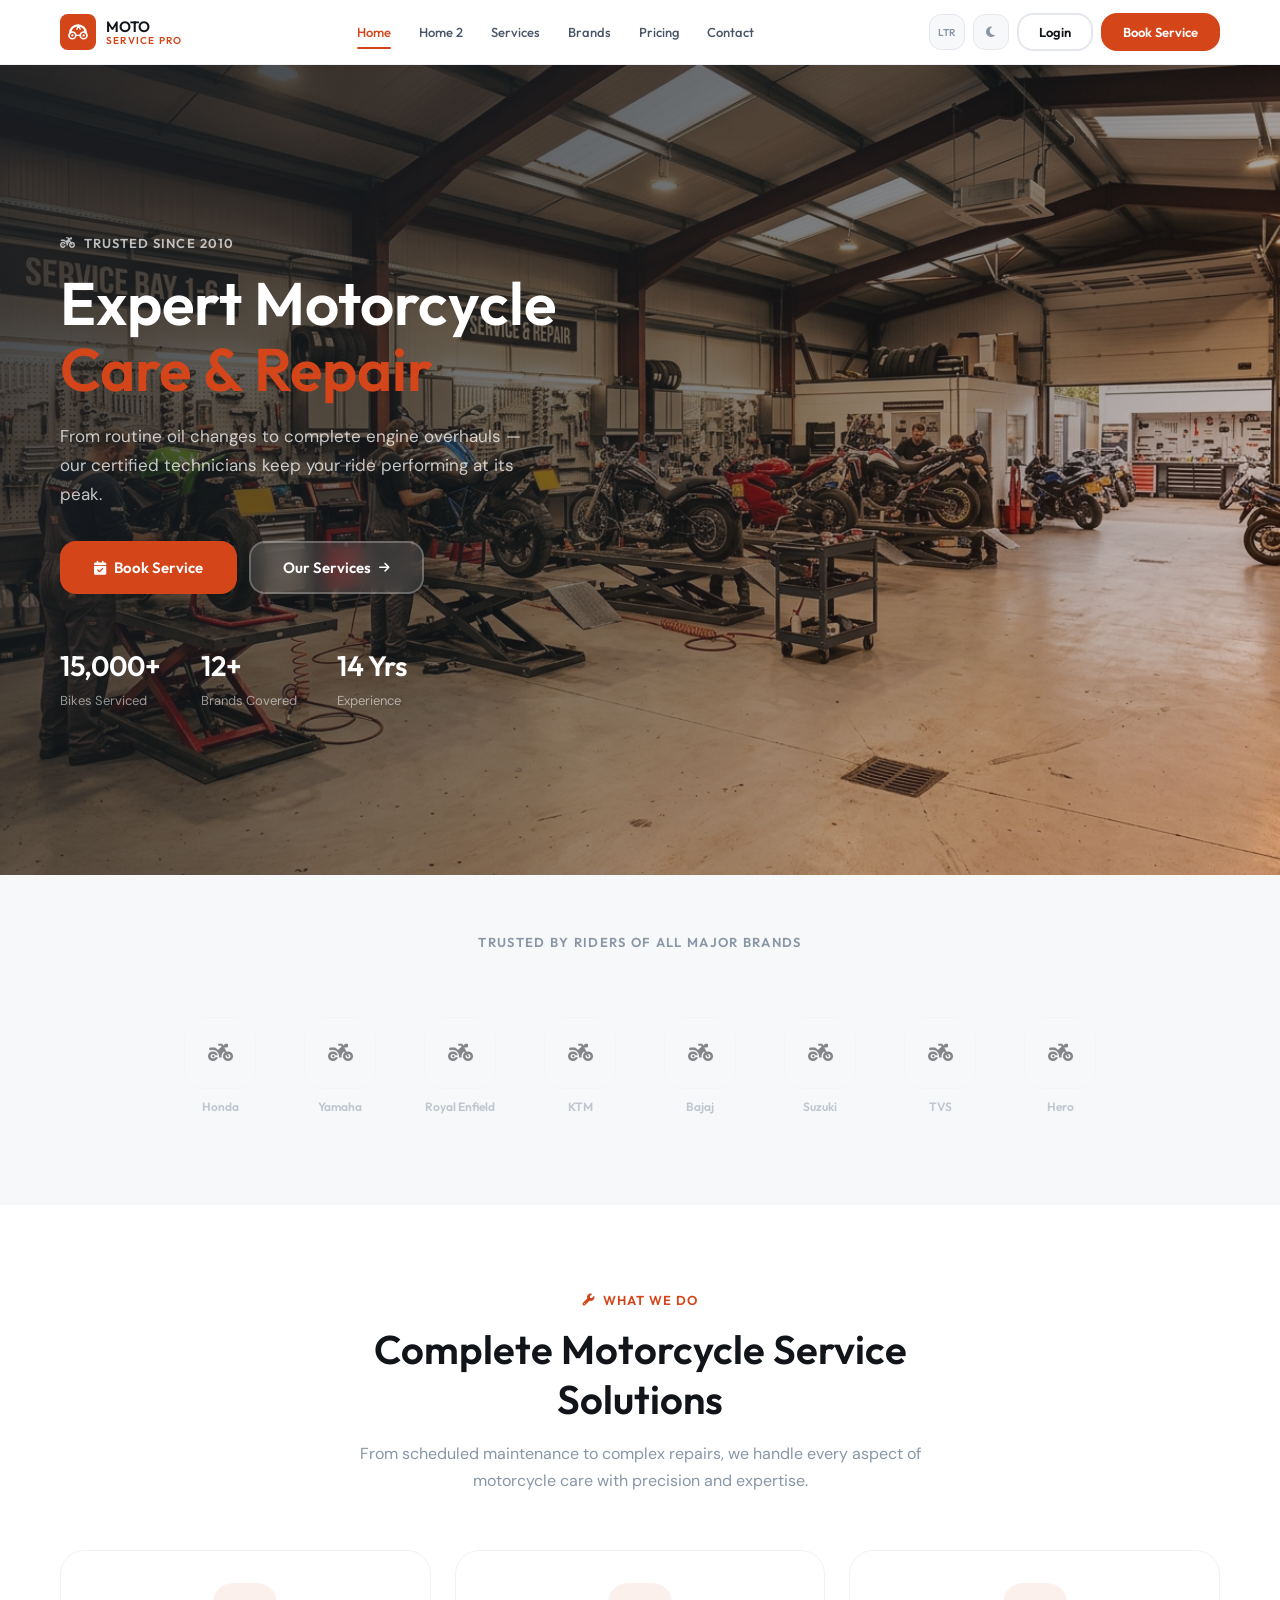
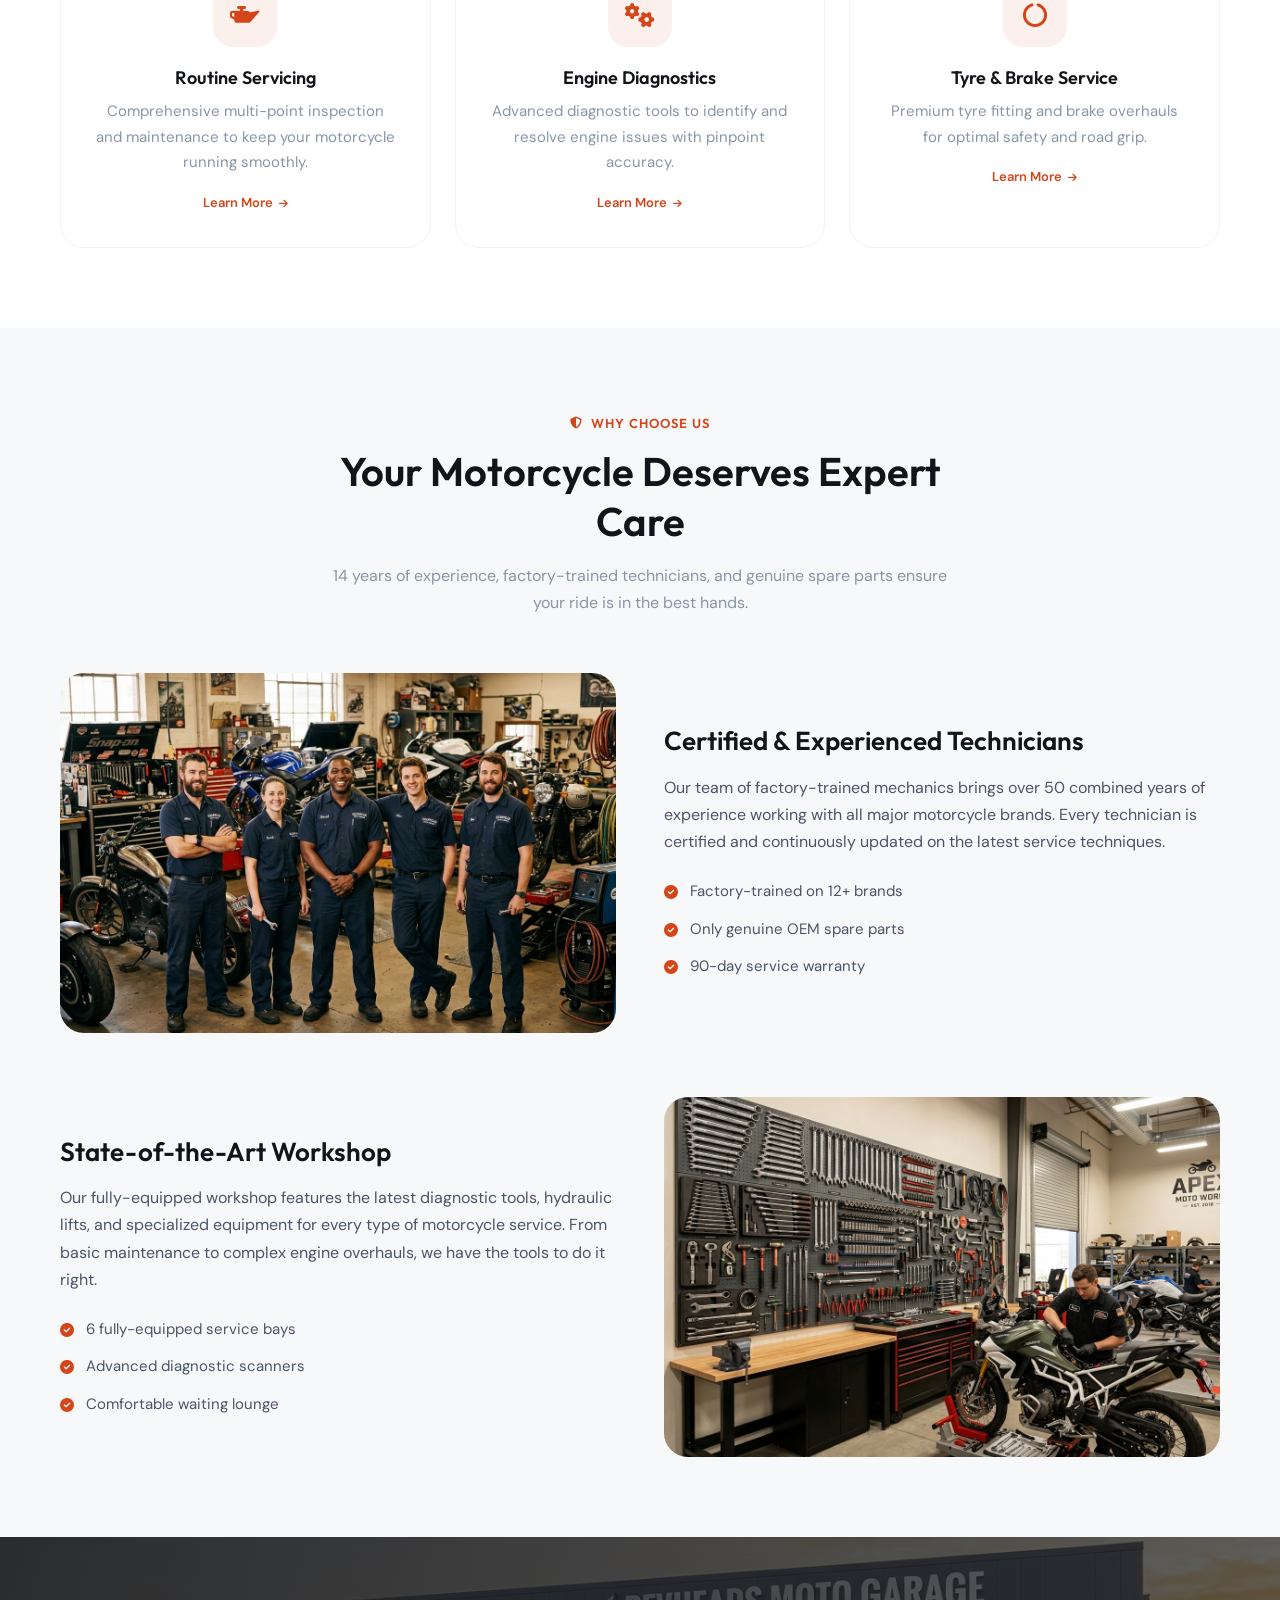
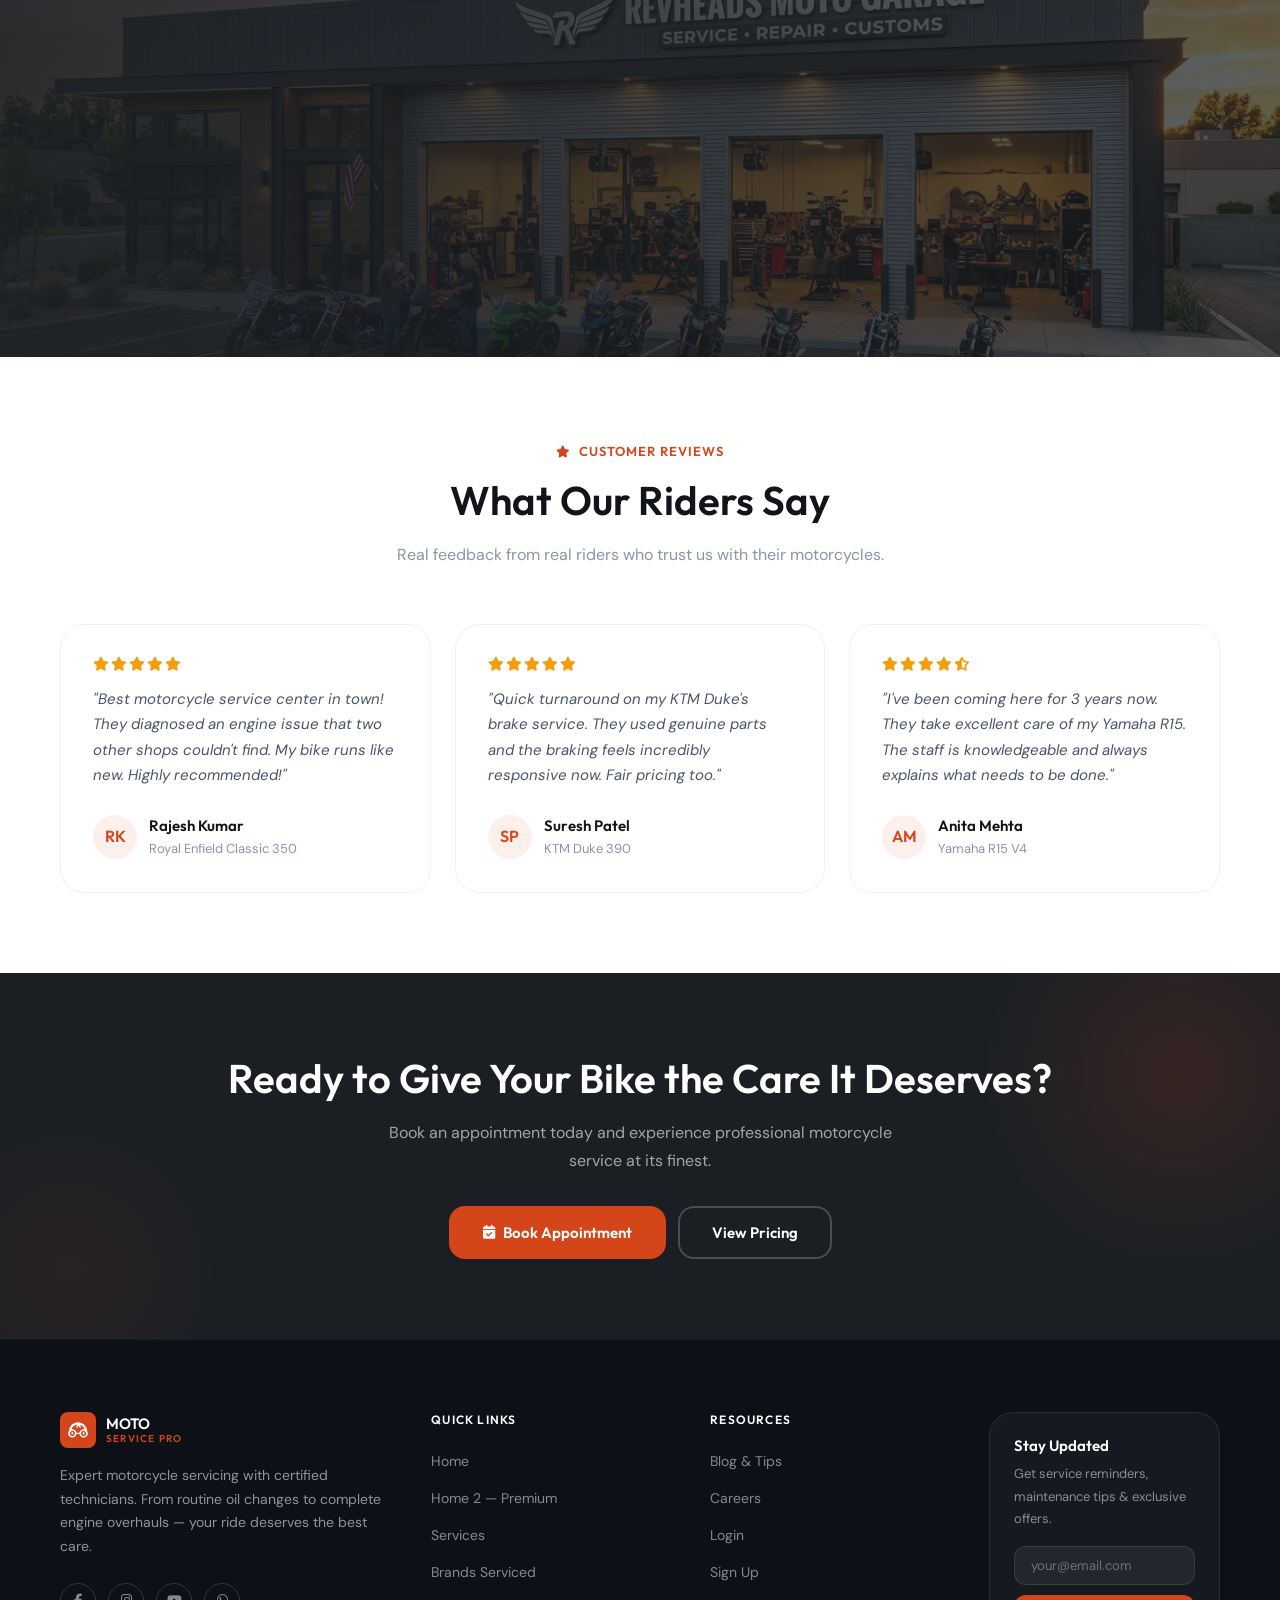
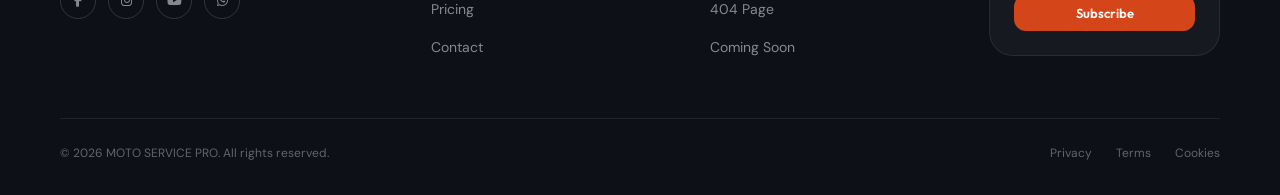
==== index.html @ 94762bc9 "fix" ====
<!DOCTYPE html>
<html lang="en" id="root-html">
<head>
    <meta charset="UTF-8">
    <meta name="viewport" content="width=device-width, initial-scale=1.0">
    <meta name="description" content="Expert motorcycle service and repair shop. Routine servicing, oil changes, tyre replacement, brake servicing, engine diagnostics and more for all major brands.">
    <title>Home | Moto Service Pro — Motorcycle Service & Repair Shop</title>
    <link rel="icon" type="image/svg+xml" href="favicon.svg">
    <link rel="stylesheet" href="https://cdnjs.cloudflare.com/ajax/libs/font-awesome/6.5.1/css/all.min.css">
    <link rel="stylesheet" href="style.css">
</head>
<body>

<!-- Navbar -->
<div id="main-nav"></div>

<!-- ═══════════ HERO ═══════════ -->
<section class="hero" id="hero-section">
    <div class="hero-bg">
        <img src="assets/images/hero-workshop.jpg" alt="Motorcycle workshop interior with mechanics servicing bikes">
    </div>
    <div class="hero-overlay"></div>
    <div class="hero-content container" style="padding:2rem 1.25rem;">
        <div style="max-width:640px;">
            <div class="section-label" style="color:rgba(255,255,255,0.7);margin-bottom:1rem;">
                <i class="fas fa-motorcycle"></i> Trusted Since 2010
            </div>
            <h1 style="color:#fff;font-size:clamp(2.25rem,6vw,3.75rem);margin-bottom:1.25rem;line-height:1.1;">
                Expert Motorcycle<br><span style="color:#D4451A;">Care & Repair</span>
            </h1>
            <p style="color:rgba(255,255,255,0.75);font-size:1.0625rem;max-width:480px;margin-bottom:2rem;line-height:1.7;">
                From routine oil changes to complete engine overhauls — our certified technicians keep your ride performing at its peak.
            </p>
            <div style="display:flex;gap:0.75rem;flex-wrap:wrap;">
                <a href="contact.html#booking-form" class="btn btn-primary btn-lg">
                    <i class="fas fa-calendar-check"></i> Book Service
                </a>
                <a href="services.html" class="btn btn-lg" style="background:rgba(255,255,255,0.12);color:#fff;border-color:rgba(255,255,255,0.25);backdrop-filter:blur(8px);">
                    Our Services <i class="fas fa-arrow-right" style="font-size:0.75rem;"></i>
                </a>
            </div>
            <!-- Mini stats -->
            <div style="display:flex;gap:2.5rem;margin-top:3rem;flex-wrap:wrap;">
                <div>
                    <div style="font-family:var(--font-heading);font-weight:600;font-size:1.75rem;color:#fff;" data-count="15000" data-suffix="+">0</div>
                    <div style="font-size:0.8125rem;color:rgba(255,255,255,0.55);">Bikes Serviced</div>
                </div>
                <div>
                    <div style="font-family:var(--font-heading);font-weight:600;font-size:1.75rem;color:#fff;" data-count="12" data-suffix="+">0</div>
                    <div style="font-size:0.8125rem;color:rgba(255,255,255,0.55);">Brands Covered</div>
                </div>
                <div>
                    <div style="font-family:var(--font-heading);font-weight:600;font-size:1.75rem;color:#fff;" data-count="14" data-suffix=" Yrs">0</div>
                    <div style="font-size:0.8125rem;color:rgba(255,255,255,0.55);">Experience</div>
                </div>
            </div>
        </div>
    </div>
</section>

<!-- ═══════════ TRUSTED BRANDS STRIP ═══════════ -->
<section class="section-sm bg-surface" id="brands-strip">
    <div class="container">
        <div class="text-center" style="margin-bottom:2rem;">
            <p style="font-family:var(--font-heading);font-weight:600;font-size:0.8125rem;text-transform:uppercase;letter-spacing:0.1em;color:var(--text-muted);">Trusted By Riders of All Major Brands</p>
        </div>
        <div class="brand-strip">
            <div class="brand-item">
                <div class="brand-icon"><i class="fas fa-motorcycle" style="font-size:1.25rem;"></i></div>
                <span class="brand-name">Honda</span>
            </div>
            <div class="brand-item">
                <div class="brand-icon"><i class="fas fa-motorcycle" style="font-size:1.25rem;"></i></div>
                <span class="brand-name">Yamaha</span>
            </div>
            <div class="brand-item">
                <div class="brand-icon"><i class="fas fa-motorcycle" style="font-size:1.25rem;"></i></div>
                <span class="brand-name">Royal Enfield</span>
            </div>
            <div class="brand-item">
                <div class="brand-icon"><i class="fas fa-motorcycle" style="font-size:1.25rem;"></i></div>
                <span class="brand-name">KTM</span>
            </div>
            <div class="brand-item">
                <div class="brand-icon"><i class="fas fa-motorcycle" style="font-size:1.25rem;"></i></div>
                <span class="brand-name">Bajaj</span>
            </div>
            <div class="brand-item">
                <div class="brand-icon"><i class="fas fa-motorcycle" style="font-size:1.25rem;"></i></div>
                <span class="brand-name">Suzuki</span>
            </div>
            <div class="brand-item">
                <div class="brand-icon"><i class="fas fa-motorcycle" style="font-size:1.25rem;"></i></div>
                <span class="brand-name">TVS</span>
            </div>
            <div class="brand-item">
                <div class="brand-icon"><i class="fas fa-motorcycle" style="font-size:1.25rem;"></i></div>
                <span class="brand-name">Hero</span>
            </div>
        </div>
    </div>
</section>

<!-- ═══════════ SERVICES OVERVIEW ═══════════ -->
<section class="section" id="services-overview">
    <div class="container">
        <div class="section-header animate-on-scroll">
            <div class="section-label"><i class="fas fa-wrench"></i> What We Do</div>
            <h2>Complete Motorcycle Service Solutions</h2>
            <p>From scheduled maintenance to complex repairs, we handle every aspect of motorcycle care with precision and expertise.</p>
        </div>

        <div class="grid grid-3" style="gap:1.5rem;">
            <!-- Service 1 -->
            <div class="card animate-on-scroll" style="text-align:center;">
                <div class="icon-box icon-box-lg" style="margin:0 auto 1.25rem;">
                    <i class="fas fa-oil-can"></i>
                </div>
                <h4 style="margin-bottom:0.625rem;">Routine Servicing</h4>
                <p style="font-size:0.9375rem;color:var(--text-muted);">Comprehensive multi-point inspection and maintenance to keep your motorcycle running smoothly.</p>
                <a href="services.html" class="link-primary" style="display:inline-flex;align-items:center;gap:0.375rem;margin-top:1rem;">
                    Learn More <i class="fas fa-arrow-right" style="font-size:0.625rem;"></i>
                </a>
            </div>
            <!-- Service 2 -->
            <div class="card animate-on-scroll" style="text-align:center;">
                <div class="icon-box icon-box-lg" style="margin:0 auto 1.25rem;">
                    <i class="fas fa-cogs"></i>
                </div>
                <h4 style="margin-bottom:0.625rem;">Engine Diagnostics</h4>
                <p style="font-size:0.9375rem;color:var(--text-muted);">Advanced diagnostic tools to identify and resolve engine issues with pinpoint accuracy.</p>
                <a href="services.html" class="link-primary" style="display:inline-flex;align-items:center;gap:0.375rem;margin-top:1rem;">
                    Learn More <i class="fas fa-arrow-right" style="font-size:0.625rem;"></i>
                </a>
            </div>
            <!-- Service 3 -->
            <div class="card animate-on-scroll" style="text-align:center;">
                <div class="icon-box icon-box-lg" style="margin:0 auto 1.25rem;">
                    <i class="fas fa-circle-notch"></i>
                </div>
                <h4 style="margin-bottom:0.625rem;">Tyre & Brake Service</h4>
                <p style="font-size:0.9375rem;color:var(--text-muted);">Premium tyre fitting and brake overhauls for optimal safety and road grip.</p>
                <a href="services.html" class="link-primary" style="display:inline-flex;align-items:center;gap:0.375rem;margin-top:1rem;">
                    Learn More <i class="fas fa-arrow-right" style="font-size:0.625rem;"></i>
                </a>
            </div>
        </div>
    </div>
</section>

<!-- ═══════════ WHY CHOOSE US (Alternating Layout) ═══════════ -->
<section class="section bg-surface" id="why-choose-us">
    <div class="container">
        <div class="section-header animate-on-scroll">
            <div class="section-label"><i class="fas fa-shield-halved"></i> Why Choose Us</div>
            <h2>Your Motorcycle Deserves Expert Care</h2>
            <p>14 years of experience, factory-trained technicians, and genuine spare parts ensure your ride is in the best hands.</p>
        </div>

        <!-- Row 1: Image Left, Text Right -->
        <div class="animate-on-scroll" style="display:grid;grid-template-columns:1fr 1fr;gap:3rem;align-items:center;margin-bottom:4rem;">
            <div class="img-container" style="height:360px;">
                <img src="assets/images/about-team.jpg" alt="Our expert motorcycle mechanic team" class="img-cover">
            </div>
            <div>
                <h3 style="margin-bottom:1rem;">Certified & Experienced Technicians</h3>
                <p style="margin-bottom:1.5rem;">Our team of factory-trained mechanics brings over 50 combined years of experience working with all major motorcycle brands. Every technician is certified and continuously updated on the latest service techniques.</p>
                <div style="display:flex;flex-direction:column;gap:0.75rem;">
                    <div style="display:flex;align-items:center;gap:0.75rem;">
                        <i class="fas fa-check-circle" style="color:var(--primary);font-size:0.875rem;flex-shrink:0;"></i>
                        <span style="font-size:0.9375rem;">Factory-trained on 12+ brands</span>
                    </div>
                    <div style="display:flex;align-items:center;gap:0.75rem;">
                        <i class="fas fa-check-circle" style="color:var(--primary);font-size:0.875rem;flex-shrink:0;"></i>
                        <span style="font-size:0.9375rem;">Only genuine OEM spare parts</span>
                    </div>
                    <div style="display:flex;align-items:center;gap:0.75rem;">
                        <i class="fas fa-check-circle" style="color:var(--primary);font-size:0.875rem;flex-shrink:0;"></i>
                        <span style="font-size:0.9375rem;">90-day service warranty</span>
                    </div>
                </div>
            </div>
        </div>

        <!-- Row 2: Text Left, Image Right -->
        <div class="animate-on-scroll" style="display:grid;grid-template-columns:1fr 1fr;gap:3rem;align-items:center;">
            <div>
                <h3 style="margin-bottom:1rem;">State-of-the-Art Workshop</h3>
                <p style="margin-bottom:1.5rem;">Our fully-equipped workshop features the latest diagnostic tools, hydraulic lifts, and specialized equipment for every type of motorcycle service. From basic maintenance to complex engine overhauls, we have the tools to do it right.</p>
                <div style="display:flex;flex-direction:column;gap:0.75rem;">
                    <div style="display:flex;align-items:center;gap:0.75rem;">
                        <i class="fas fa-check-circle" style="color:var(--primary);font-size:0.875rem;flex-shrink:0;"></i>
                        <span style="font-size:0.9375rem;">6 fully-equipped service bays</span>
                    </div>
                    <div style="display:flex;align-items:center;gap:0.75rem;">
                        <i class="fas fa-check-circle" style="color:var(--primary);font-size:0.875rem;flex-shrink:0;"></i>
                        <span style="font-size:0.9375rem;">Advanced diagnostic scanners</span>
                    </div>
                    <div style="display:flex;align-items:center;gap:0.75rem;">
                        <i class="fas fa-check-circle" style="color:var(--primary);font-size:0.875rem;flex-shrink:0;"></i>
                        <span style="font-size:0.9375rem;">Comfortable waiting lounge</span>
                    </div>
                </div>
            </div>
            <div class="img-container" style="height:360px;">
                <img src="assets/images/gallery-1.jpg" alt="Modern motorcycle workshop with tools and equipment" class="img-cover">
            </div>
        </div>
    </div>
</section>

<style>
    @media (max-width: 768px) {
        #why-choose-us [style*="grid-template-columns: 1fr 1fr"],
        #why-choose-us [style*="grid-template-columns:1fr 1fr"] {
            grid-template-columns: 1fr !important;
        }
        #why-choose-us .img-container { height: 260px !important; }
    }
</style>

<!-- ═══════════ WORKSHOP SHOWCASE WITH STATS ═══════════ -->
<section class="section" id="workshop-showcase" style="padding:0;">
    <div style="position:relative;height:420px;overflow:hidden;">
        <img src="assets/images/workshop-exterior.jpg" alt="Our motorcycle repair workshop exterior" style="width:100%;height:100%;object-fit:cover;">
        <div style="position:absolute;inset:0;background:linear-gradient(to right,rgba(27,31,36,0.92),rgba(27,31,36,0.7));"></div>
        <div class="container" style="position:relative;z-index:2;height:100%;display:flex;align-items:center;">
            <div style="display:grid;grid-template-columns:repeat(4,1fr);gap:3rem;width:100%;text-align:center;">
                <div class="stat-item animate-on-scroll">
                    <div class="stat-value" data-count="15000" data-suffix="+">0</div>
                    <div class="stat-label">Bikes Serviced</div>
                </div>
                <div class="stat-item animate-on-scroll">
                    <div class="stat-value" data-count="12" data-suffix="+">0</div>
                    <div class="stat-label">Brands Covered</div>
                </div>
                <div class="stat-item animate-on-scroll">
                    <div class="stat-value" data-count="98" data-suffix="%">0</div>
                    <div class="stat-label">Customer Satisfaction</div>
                </div>
                <div class="stat-item animate-on-scroll">
                    <div class="stat-value" data-count="25" data-suffix="+">0</div>
                    <div class="stat-label">Expert Technicians</div>
                </div>
            </div>
        </div>
    </div>
</section>

<style>
    @media (max-width: 768px) {
        #workshop-showcase [style*="grid-template-columns:repeat(4,1fr)"] {
            grid-template-columns: repeat(2, 1fr) !important;
            gap: 2rem !important;
        }
    }
    @media (max-width: 360px) {
        #workshop-showcase [style*="grid-template-columns:repeat(4,1fr)"] {
            grid-template-columns: 1fr !important;
        }
    }
</style>

<!-- ═══════════ CUSTOMER REVIEWS ═══════════ -->
<section class="section" id="reviews">
    <div class="container">
        <div class="section-header animate-on-scroll">
            <div class="section-label"><i class="fas fa-star"></i> Customer Reviews</div>
            <h2>What Our Riders Say</h2>
            <p>Real feedback from real riders who trust us with their motorcycles.</p>
        </div>

        <div class="grid grid-3">
            <!-- Review 1 -->
            <div class="testimonial-card animate-on-scroll">
                <div class="stars">
                    <i class="fas fa-star"></i><i class="fas fa-star"></i><i class="fas fa-star"></i><i class="fas fa-star"></i><i class="fas fa-star"></i>
                </div>
                <p class="quote">"Best motorcycle service center in town! They diagnosed an engine issue that two other shops couldn't find. My bike runs like new. Highly recommended!"</p>
                <div class="author">
                    <div class="author-avatar">RK</div>
                    <div>
                        <div class="author-name">Rajesh Kumar</div>
                        <div class="author-bike">Royal Enfield Classic 350</div>
                    </div>
                </div>
            </div>
            <!-- Review 2 -->
            <div class="testimonial-card animate-on-scroll">
                <div class="stars">
                    <i class="fas fa-star"></i><i class="fas fa-star"></i><i class="fas fa-star"></i><i class="fas fa-star"></i><i class="fas fa-star"></i>
                </div>
                <p class="quote">"Quick turnaround on my KTM Duke's brake service. They used genuine parts and the braking feels incredibly responsive now. Fair pricing too."</p>
                <div class="author">
                    <div class="author-avatar">SP</div>
                    <div>
                        <div class="author-name">Suresh Patel</div>
                        <div class="author-bike">KTM Duke 390</div>
                    </div>
                </div>
            </div>
            <!-- Review 3 -->
            <div class="testimonial-card animate-on-scroll">
                <div class="stars">
                    <i class="fas fa-star"></i><i class="fas fa-star"></i><i class="fas fa-star"></i><i class="fas fa-star"></i><i class="fas fa-star-half-alt"></i>
                </div>
                <p class="quote">"I've been coming here for 3 years now. They take excellent care of my Yamaha R15. The staff is knowledgeable and always explains what needs to be done."</p>
                <div class="author">
                    <div class="author-avatar">AM</div>
                    <div>
                        <div class="author-name">Anita Mehta</div>
                        <div class="author-bike">Yamaha R15 V4</div>
                    </div>
                </div>
            </div>
        </div>
    </div>
</section>

<!-- ═══════════ CTA BANNER ═══════════ -->
<section id="cta-banner" style="background:var(--secondary);padding:5rem 0;position:relative;overflow:hidden;">
    <div style="position:absolute;top:-100px;right:-100px;width:400px;height:400px;background:radial-gradient(circle,rgba(212,69,26,0.15),transparent 70%);border-radius:50%;pointer-events:none;"></div>
    <div style="position:absolute;bottom:-80px;left:-80px;width:300px;height:300px;background:radial-gradient(circle,rgba(212,69,26,0.08),transparent 70%);border-radius:50%;pointer-events:none;"></div>
    <div class="container text-center" style="position:relative;z-index:2;">
        <h2 style="color:#fff;margin-bottom:1rem;font-size:clamp(1.75rem,4vw,2.5rem);">Ready to Give Your Bike the Care It Deserves?</h2>
        <p style="color:rgba(255,255,255,0.6);max-width:520px;margin:0 auto 2rem;font-size:1rem;">Book an appointment today and experience professional motorcycle service at its finest.</p>
        <div style="display:flex;gap:0.75rem;justify-content:center;flex-wrap:wrap;">
            <a href="contact.html#booking-form" class="btn btn-primary btn-lg"><i class="fas fa-calendar-check"></i> Book Appointment</a>
            <a href="pricing.html" class="btn btn-lg" style="border-color:rgba(255,255,255,0.2);color:#fff;">View Pricing</a>
        </div>
    </div>
</section>

<!-- Footer -->
<div id="main-footer"></div>

<script src="components.js"></script>
</body>
</html>
---- style.css ----
/* ===== MOTORCYCLE SERVICE & REPAIR SHOP — DESIGN SYSTEM ===== */

/* --- Google Fonts --- */
@import url('https://fonts.googleapis.com/css2?family=Outfit:wght@300;400;500;600;700;800;900&family=DM+Sans:wght@300;400;500;600;700&display=swap');

/* --- CSS Custom Properties --- */
:root {
    --primary: #D4451A;
    --primary-hover: #B83A15;
    --primary-light: #FFF0EB;
    --primary-glow: rgba(212, 69, 26, 0.30);
    --primary-subtle: rgba(212, 69, 26, 0.08);
    --secondary: #1B1F24;
    --secondary-hover: #2D3339;
    --secondary-light: #f5f5f6;

    --text-heading: #111418;
    --text-body: #4A5568;
    --text-muted: #8896A6;
    --bg-body: #FFFFFF;
    --bg-surface: #F7F8FA;
    --bg-card: #FFFFFF;
    --border-default: #E4E7EC;
    --border-light: #F0F2F5;
    --shadow-sm: 0 1px 3px rgba(0,0,0,0.04);
    --shadow-md: 0 4px 16px rgba(0,0,0,0.06);
    --shadow-lg: 0 12px 40px rgba(0,0,0,0.08);
    --shadow-xl: 0 24px 64px rgba(0,0,0,0.10);
    --shadow-card: 0 2px 12px rgba(0,0,0,0.05);
    --shadow-card-hover: 0 12px 36px rgba(212,69,26,0.12), 0 4px 12px rgba(0,0,0,0.06);
    --shadow-glow: 0 0 40px rgba(212,69,26,0.15);

    --font-heading: 'Outfit', sans-serif;
    --font-body: 'DM Sans', sans-serif;
    --radius-sm: 0.5rem;
    --radius-md: 0.75rem;
    --radius-lg: 1rem;
    --radius-xl: 1.25rem;
    --radius-2xl: 1.5rem;
    --radius-3xl: 2rem;
    --radius-full: 9999px;
    --transition-fast: all 0.2s cubic-bezier(0.4, 0, 0.2, 1);
    --transition-smooth: all 0.35s cubic-bezier(0.4, 0, 0.2, 1);
    --transition-premium: all 0.5s cubic-bezier(0.16, 1, 0.3, 1);
}

/* --- Dark Mode --- */
.dark {
    --text-heading: #F1F3F5;
    --text-body: #A0AEC0;
    --text-muted: #6B7B8D;
    --bg-body: #0D1117;
    --bg-surface: #161B22;
    --bg-card: #1C2128;
    --border-default: #2D3339;
    --border-light: #21262D;
    --shadow-sm: 0 1px 3px rgba(0,0,0,0.2);
    --shadow-md: 0 4px 16px rgba(0,0,0,0.3);
    --shadow-lg: 0 12px 40px rgba(0,0,0,0.4);
    --shadow-xl: 0 24px 64px rgba(0,0,0,0.5);
    --shadow-card: 0 2px 12px rgba(0,0,0,0.2);
    --shadow-card-hover: 0 12px 36px rgba(212,69,26,0.15), 0 4px 12px rgba(0,0,0,0.3);
}

/* --- Base Reset --- */
*, *::before, *::after {
    margin: 0;
    padding: 0;
    box-sizing: border-box;
}

html {
    scroll-behavior: smooth;
    -webkit-font-smoothing: antialiased;
    -moz-osx-font-smoothing: grayscale;
    overflow-x: hidden;
}

body {
    font-family: var(--font-body);
    font-weight: 400;
    color: var(--text-body);
    background-color: var(--bg-body);
    line-height: 1.7;
    transition: background-color 0.3s ease, color 0.3s ease;
    overflow-x: hidden;
}

img {
    max-width: 100%;
    height: auto;
    display: block;
}

a {
    text-decoration: none;
    color: inherit;
    transition: var(--transition-fast);
}

ul, ol {
    list-style: none;
}

/* --- Typography --- */
h1, h2, h3, h4, h5, h6 {
    font-family: var(--font-heading);
    font-weight: 600;
    color: var(--text-heading);
    line-height: 1.25;
}

h1 { font-size: clamp(2rem, 5vw, 3.25rem); }
h2 { font-size: clamp(1.625rem, 4vw, 2.5rem); }
h3 { font-size: clamp(1.25rem, 3vw, 1.625rem); }
h4 { font-size: 1.125rem; }

p {
    font-weight: 400;
    line-height: 1.7;
    color: var(--text-body);
}

.text-muted { color: var(--text-muted); }

/* --- Layout --- */
.container {
    width: 100%;
    max-width: 1200px;
    margin: 0 auto;
    padding: 0 1.25rem;
}

.section {
    padding: 5rem 0;
}

.section-sm {
    padding: 3.5rem 0;
}

.section-header {
    text-align: center;
    max-width: 640px;
    margin: 0 auto 3.5rem auto;
}

.section-header h2 {
    margin-bottom: 1rem;
}

.section-header p {
    font-size: 1rem;
    color: var(--text-muted);
}

.section-label {
    display: inline-flex;
    align-items: center;
    gap: 0.5rem;
    font-family: var(--font-heading);
    font-weight: 600;
    font-size: 0.8125rem;
    color: var(--primary);
    text-transform: uppercase;
    letter-spacing: 0.08em;
    margin-bottom: 0.75rem;
}

.section-label i {
    font-size: 0.75rem;
}

/* --- Grid System --- */
.grid { display: grid; gap: 1.5rem; }
.grid-2 { grid-template-columns: repeat(2, 1fr); }
.grid-3 { grid-template-columns: repeat(3, 1fr); }
.grid-4 { grid-template-columns: repeat(4, 1fr); }

@media (max-width: 1024px) {
    .grid-4 { grid-template-columns: repeat(2, 1fr); }
}
@media (max-width: 768px) {
    .grid-2, .grid-3, .grid-4 { grid-template-columns: 1fr; }
}

/* --- Flex Utilities --- */
.flex { display: flex; }
.flex-col { flex-direction: column; }
.flex-center { display: flex; align-items: center; justify-content: center; }
.flex-between { display: flex; align-items: center; justify-content: space-between; }
.items-center { align-items: center; }
.gap-1 { gap: 0.5rem; }
.gap-2 { gap: 1rem; }
.gap-3 { gap: 1.5rem; }
.gap-4 { gap: 2rem; }
.text-center { text-align: center; }

/* --- Buttons --- */
.btn {
    display: inline-flex;
    align-items: center;
    justify-content: center;
    gap: 0.5rem;
    font-family: var(--font-heading);
    font-weight: 600;
    font-size: 0.875rem;
    padding: 0.75rem 1.75rem;
    border-radius: var(--radius-lg);
    border: 2px solid transparent;
    cursor: pointer;
    transition: var(--transition-smooth);
    white-space: nowrap;
    text-align: center;
    line-height: 1.4;
}

.btn-primary {
    background: var(--primary);
    color: #FFFFFF;
    border-color: var(--primary);
}

.btn-primary:hover {
    background: var(--primary-hover);
    border-color: var(--primary-hover);
    transform: translateY(-2px);
    box-shadow: 0 8px 24px rgba(212, 69, 26, 0.25);
}

.btn-secondary {
    background: transparent;
    color: var(--text-heading);
    border-color: var(--border-default);
}

.btn-secondary:hover {
    border-color: var(--primary);
    color: var(--primary);
    transform: translateY(-2px);
}

.dark .btn-secondary {
    color: var(--text-heading);
    border-color: var(--border-default);
}

.dark .btn-secondary:hover {
    border-color: var(--primary);
    color: var(--primary);
}

.btn-sm {
    font-size: 0.8125rem;
    padding: 0.5rem 1.25rem;
}

.btn-lg {
    font-size: 0.9375rem;
    padding: 0.875rem 2rem;
}

.btn i {
    font-size: 0.875rem;
}

/* --- Cards --- */
.card {
    background: var(--bg-card);
    border: 1px solid var(--border-light);
    border-radius: var(--radius-2xl);
    padding: 2rem;
    transition: var(--transition-premium);
}

.card:hover {
    box-shadow: var(--shadow-card-hover);
    transform: translateY(-4px);
    border-color: rgba(212, 69, 26, 0.15);
}

.card-flat {
    background: var(--bg-card);
    border: 1px solid var(--border-light);
    border-radius: var(--radius-2xl);
    overflow: hidden;
    transition: var(--transition-premium);
}

.card-flat:hover {
    box-shadow: var(--shadow-card-hover);
    transform: translateY(-4px);
}

/* --- Icon Box --- */
.icon-box {
    width: 3.25rem;
    height: 3.25rem;
    border-radius: var(--radius-lg);
    display: flex;
    align-items: center;
    justify-content: center;
    background: var(--primary-subtle);
    color: var(--primary);
    font-size: 1.25rem;
    flex-shrink: 0;
}

.icon-box-lg {
    width: 4rem;
    height: 4rem;
    border-radius: var(--radius-xl);
    font-size: 1.5rem;
}

/* --- Badge --- */
.badge {
    display: inline-flex;
    align-items: center;
    gap: 0.375rem;
    font-family: var(--font-heading);
    font-weight: 600;
    font-size: 0.6875rem;
    text-transform: uppercase;
    letter-spacing: 0.06em;
    padding: 0.375rem 0.875rem;
    border-radius: var(--radius-full);
    background: var(--primary);
    color: #fff;
}

.badge-outline {
    background: transparent;
    border: 1px solid var(--border-default);
    color: var(--text-body);
}

/* --- Form Elements --- */
.form-group {
    margin-bottom: 1.25rem;
}

.form-label {
    display: block;
    font-family: var(--font-heading);
    font-weight: 600;
    font-size: 0.8125rem;
    color: var(--text-heading);
    margin-bottom: 0.5rem;
}

.form-input {
    width: 100%;
    padding: 0.75rem 1rem;
    font-family: var(--font-body);
    font-size: 0.875rem;
    font-weight: 400;
    color: var(--text-heading);
    background: var(--bg-card);
    border: 1.5px solid var(--border-default);
    border-radius: var(--radius-lg);
    outline: none;
    transition: var(--transition-fast);
}

.form-input:focus {
    border-color: var(--primary);
    box-shadow: 0 0 0 3px var(--primary-subtle);
}

.form-input::placeholder {
    color: var(--text-muted);
    font-weight: 400;
}

textarea.form-input {
    min-height: 120px;
    resize: vertical;
}

select.form-input {
    cursor: pointer;
    appearance: none;
    background-image: url("data:image/svg+xml,%3Csvg xmlns='http://www.w3.org/2000/svg' width='16' height='16' viewBox='0 0 24 24' fill='none' stroke='%238896A6' stroke-width='2' stroke-linecap='round' stroke-linejoin='round'%3E%3Cpolyline points='6 9 12 15 18 9'/%3E%3C/svg%3E");
    background-repeat: no-repeat;
    background-position: right 1rem center;
    padding-right: 2.5rem;
}

/* --- Password Field --- */
.password-wrapper {
    position: relative;
}

.password-wrapper .form-input {
    padding-right: 3rem;
}

.password-toggle {
    position: absolute;
    right: 1rem;
    top: 50%;
    transform: translateY(-50%);
    background: none;
    border: none;
    cursor: pointer;
    color: var(--text-muted);
    font-size: 0.875rem;
    transition: var(--transition-fast);
    padding: 0.25rem;
}

.password-toggle:hover {
    color: var(--primary);
}

/* --- Divider --- */
.divider {
    display: flex;
    align-items: center;
    gap: 1rem;
    margin: 1.5rem 0;
    color: var(--text-muted);
    font-size: 0.8125rem;
}

.divider::before,
.divider::after {
    content: '';
    flex: 1;
    height: 1px;
    background: var(--border-default);
}

/* --- Hero --- */
.hero {
    position: relative;
    min-height: 90vh;
    display: flex;
    align-items: center;
    overflow: hidden;
}

.hero-bg {
    position: absolute;
    inset: 0;
    z-index: 0;
}

.hero-bg img {
    width: 100%;
    height: 100%;
    object-fit: cover;
    animation: slow-zoom 20s ease-in-out infinite;
}

.hero-overlay {
    position: absolute;
    inset: 0;
    background: linear-gradient(135deg, rgba(27,31,36,0.88) 0%, rgba(27,31,36,0.55) 50%, rgba(212,69,26,0.15) 100%);
    z-index: 1;
}

.hero-content {
    position: relative;
    z-index: 2;
}

/* --- Page Header (Inner Pages) --- */
.page-header {
    position: relative;
    min-height: 520px;
    display: flex;
    align-items: center;
    justify-content: center;
    padding: 5.5rem 0 12rem;
    background: var(--secondary);
    overflow: hidden;
}

.page-header::before {
    content: '';
    position: absolute;
    top: -50%;
    right: -20%;
    width: 750px;
    height: 750px;
    background: radial-gradient(circle, var(--primary-glow) 0%, transparent 70%);
    border-radius: 50%;
    pointer-events: none;
}

.page-header::after {
    content: '';
    position: absolute;
    bottom: 0;
    left: 0;
    right: 0;
    height: 60px;
    background: var(--bg-body);
    clip-path: ellipse(55% 100% at 50% 100%);
}

.page-header .container {
    position: relative;
    z-index: 2;
    width: 100%;
    transform: translateY(-3rem);
}

.page-header h1 {
    color: #FFFFFF;
    margin-bottom: 0.75rem;
}

.page-header p {
    color: rgba(255,255,255,0.7);
    font-size: 1.0625rem;
    max-width: 560px;
}

.page-header .breadcrumb {
    display: flex;
    align-items: center;
    gap: 0.5rem;
    margin-bottom: 1.5rem;
    font-size: 0.8125rem;
    color: rgba(255,255,255,0.5);
}

.page-header .breadcrumb a {
    color: rgba(255,255,255,0.7);
}

.page-header .breadcrumb a:hover {
    color: var(--primary);
}

.page-header .breadcrumb .separator {
    color: rgba(255,255,255,0.3);
}

/* --- Testimonial Cards --- */
.testimonial-card {
    background: var(--bg-card);
    border: 1px solid var(--border-light);
    border-radius: var(--radius-2xl);
    padding: 2rem;
    transition: var(--transition-premium);
}

.testimonial-card:hover {
    box-shadow: var(--shadow-card-hover);
    transform: translateY(-3px);
}

.testimonial-card .stars {
    color: #F59E0B;
    font-size: 0.875rem;
    margin-bottom: 1rem;
    display: flex;
    gap: 0.125rem;
}

.testimonial-card .quote {
    font-size: 0.9375rem;
    line-height: 1.7;
    color: var(--text-body);
    margin-bottom: 1.5rem;
    font-style: italic;
}

.testimonial-card .author {
    display: flex;
    align-items: center;
    gap: 0.75rem;
}

.testimonial-card .author-avatar {
    width: 2.75rem;
    height: 2.75rem;
    border-radius: 50%;
    background: var(--primary-subtle);
    display: flex;
    align-items: center;
    justify-content: center;
    color: var(--primary);
    font-family: var(--font-heading);
    font-weight: 600;
    font-size: 1rem;
    flex-shrink: 0;
}

.testimonial-card .author-name {
    font-family: var(--font-heading);
    font-weight: 600;
    font-size: 0.9375rem;
    color: var(--text-heading);
}

.testimonial-card .author-bike {
    font-size: 0.8125rem;
    color: var(--text-muted);
}

/* --- Pricing Cards --- */
.pricing-card {
    background: var(--bg-card);
    border: 1px solid var(--border-light);
    border-radius: var(--radius-2xl);
    padding: 2.5rem 2rem;
    text-align: center;
    transition: var(--transition-premium);
    position: relative;
}

.pricing-card:hover {
    transform: translateY(-6px);
    box-shadow: var(--shadow-card-hover);
}

.pricing-card.popular {
    border-color: var(--primary);
    box-shadow: var(--shadow-glow);
}

.pricing-card.popular::before {
    content: 'Most Popular';
    position: absolute;
    top: -0.75rem;
    left: 50%;
    transform: translateX(-50%);
    background: var(--primary);
    color: #fff;
    font-family: var(--font-heading);
    font-weight: 600;
    font-size: 0.6875rem;
    text-transform: uppercase;
    letter-spacing: 0.05em;
    padding: 0.375rem 1rem;
    border-radius: var(--radius-full);
}

.pricing-card .price {
    font-family: var(--font-heading);
    font-size: 2.75rem;
    font-weight: 600;
    color: var(--text-heading);
    line-height: 1;
    margin: 1.5rem 0 0.5rem;
}

.pricing-card .price span {
    font-size: 1rem;
    font-weight: 500;
    color: var(--text-muted);
}

.pricing-card .features {
    margin: 2rem 0;
    text-align: left;
}

.pricing-card .features li {
    display: flex;
    align-items: center;
    gap: 0.75rem;
    padding: 0.625rem 0;
    font-size: 0.9375rem;
    color: var(--text-body);
    border-bottom: 1px solid var(--border-light);
}

.pricing-card .features li:last-child {
    border-bottom: none;
}

.pricing-card .features li i {
    color: var(--primary);
    font-size: 0.75rem;
    width: 1.25rem;
    text-align: center;
    flex-shrink: 0;
}

/* --- Stats --- */
.stat-item {
    text-align: center;
}

.stat-value {
    font-family: var(--font-heading);
    font-weight: 600;
    font-size: 2.5rem;
    color: var(--primary);
    line-height: 1.1;
    margin-bottom: 0.25rem;
}

.stat-label {
    font-size: 0.875rem;
    color: var(--text-muted);
    font-weight: 500;
}

/* --- Brand Logo Strip --- */
.brand-strip {
    display: flex;
    align-items: center;
    justify-content: center;
    gap: 3rem;
    flex-wrap: wrap;
    padding: 2rem 0;
}

.brand-item {
    display: flex;
    flex-direction: column;
    align-items: center;
    gap: 0.5rem;
    opacity: 0.5;
    transition: var(--transition-smooth);
    cursor: default;
}

.brand-item:hover {
    opacity: 1;
}

.brand-icon {
    width: 4.5rem;
    height: 4.5rem;
    border-radius: var(--radius-xl);
    background: var(--bg-surface);
    border: 1px solid var(--border-light);
    display: flex;
    align-items: center;
    justify-content: center;
    font-family: var(--font-heading);
    font-weight: 600;
    font-size: 0.75rem;
    color: var(--text-heading);
    transition: var(--transition-smooth);
}

.brand-item:hover .brand-icon {
    border-color: var(--primary);
    box-shadow: 0 4px 16px var(--primary-glow);
}

.brand-name {
    font-family: var(--font-heading);
    font-weight: 600;
    font-size: 0.75rem;
    color: var(--text-muted);
}

/* --- FAQ Accordion --- */
.faq-item {
    border: 1px solid var(--border-light);
    border-radius: var(--radius-xl);
    margin-bottom: 0.75rem;
    overflow: hidden;
    transition: var(--transition-smooth);
}

.faq-item.active {
    border-color: rgba(212, 69, 26, 0.2);
    box-shadow: 0 4px 16px rgba(212, 69, 26, 0.06);
}

.faq-question {
    display: flex;
    align-items: center;
    justify-content: space-between;
    padding: 1.25rem 1.5rem;
    cursor: pointer;
    background: var(--bg-card);
    font-family: var(--font-heading);
    font-weight: 600;
    font-size: 0.9375rem;
    color: var(--text-heading);
    border: none;
    width: 100%;
    text-align: left;
    transition: var(--transition-fast);
}

[dir="rtl"] .faq-question {
    text-align: right;
}

.faq-question:hover {
    color: var(--primary);
}

.faq-question i {
    font-size: 0.75rem;
    color: var(--text-muted);
    transition: var(--transition-smooth);
    flex-shrink: 0;
}

.faq-item.active .faq-question i {
    transform: rotate(180deg);
    color: var(--primary);
}

.faq-answer {
    max-height: 0;
    overflow: hidden;
    transition: max-height 0.35s ease;
}

.faq-item.active .faq-answer {
    max-height: 300px;
}

.faq-answer-inner {
    padding: 0 1.5rem 1.25rem;
    font-size: 0.9375rem;
    color: var(--text-body);
    line-height: 1.7;
}

/* --- Auth Pages --- */
.auth-page {
    min-height: 100vh;
    display: flex;
    flex-direction: column;
    background: linear-gradient(160deg, var(--secondary) 0%, #0D1117 40%, var(--secondary) 100%);
}

.dark .auth-page {
    background: linear-gradient(160deg, #0D1117 0%, #111820 40%, #0D1117 100%);
}

.auth-topbar {
    display: flex;
    align-items: center;
    justify-content: flex-end;
    padding: 1.25rem 1.5rem;
    max-width: 1200px;
    margin: 0 auto;
    width: 100%;
}

[dir="rtl"] .auth-topbar {
    justify-content: flex-start;
}

.auth-toggle-btn {
    width: 2.25rem;
    height: 2.25rem;
    display: flex;
    align-items: center;
    justify-content: center;
    border-radius: var(--radius-md);
    background: rgba(255,255,255,0.08);
    border: 1px solid rgba(255,255,255,0.12);
    color: rgba(255,255,255,0.55);
    font-size: 0.75rem;
    cursor: pointer;
    transition: var(--transition-fast);
}

.auth-toggle-btn:hover {
    background: rgba(255,255,255,0.15);
    color: #fff;
}

.auth-card {
    width: 100%;
    max-width: 440px;
    margin: 0 auto;
    background: var(--bg-card);
    border-radius: var(--radius-2xl);
    box-shadow: var(--shadow-xl);
    border: 1px solid var(--border-light);
    padding: 2.5rem;
    animation: fadeInUp 0.5s ease;
}

@media (max-width: 480px) {
    .auth-card {
        margin: 0 1rem;
        padding: 2rem 1.5rem;
    }
}

.auth-logo {
    display: flex;
    align-items: center;
    gap: 0.75rem;
    justify-content: center;
    margin-bottom: 2rem;
}

.auth-logo:hover {
    opacity: 0.85;
}

.social-login-grid {
    display: grid;
    grid-template-columns: repeat(3, 1fr);
    gap: 0.75rem;
    margin-bottom: 1.5rem;
}

.social-btn {
    display: flex;
    align-items: center;
    justify-content: center;
    padding: 0.75rem;
    border: 1.5px solid var(--border-default);
    border-radius: var(--radius-lg);
    background: var(--bg-card);
    cursor: pointer;
    transition: var(--transition-fast);
    font-size: 1.125rem;
}

.social-btn:hover {
    border-color: var(--primary);
    background: var(--primary-subtle);
}

.social-btn img {
    width: 1.25rem;
    height: 1.25rem;
    object-fit: contain;
}

/* --- Error / Coming Soon Pages --- */
.fullscreen-page {
    min-height: 100vh;
    display: flex;
    flex-direction: column;
    background: linear-gradient(160deg, var(--secondary) 0%, #0D1117 40%, var(--secondary) 100%);
}

.dark .fullscreen-page {
    background: linear-gradient(160deg, #0D1117 0%, #111820 40%, #0D1117 100%);
}

.fullscreen-content {
    flex: 1;
    display: flex;
    align-items: center;
    justify-content: center;
    padding: 2rem;
    text-align: center;
}

.error-code {
    font-family: var(--font-heading);
    font-weight: 600;
    font-size: clamp(6rem, 20vw, 12rem);
    line-height: 1;
    color: transparent;
    -webkit-text-stroke: 2px rgba(212, 69, 26, 0.5);
    background: linear-gradient(135deg, var(--primary), #FF6B35);
    -webkit-background-clip: text;
    background-clip: text;
    animation: pulse-glow 3s ease-in-out infinite;
}

/* --- Navbar --- */
.navbar {
    position: sticky;
    top: 0;
    z-index: 100;
    background: rgba(255,255,255,0.92);
    backdrop-filter: blur(16px);
    -webkit-backdrop-filter: blur(16px);
    border-bottom: 1px solid var(--border-light);
    transition: background-color 0.3s ease;
}

.dark .navbar {
    background: rgba(13,17,23,0.92);
    border-bottom-color: var(--border-default);
}

.nav-inner {
    display: flex;
    align-items: center;
    justify-content: space-between;
    height: 4rem;
    max-width: 1200px;
    margin: 0 auto;
    padding: 0 1.25rem;
}

.nav-logo {
    display: flex;
    align-items: center;
    gap: 0.625rem;
    flex-shrink: 0;
}

.nav-logo-icon {
    width: 2.25rem;
    height: 2.25rem;
    border-radius: var(--radius-md);
    overflow: hidden;
}

.nav-logo-icon img {
    width: 100%;
    height: 100%;
    object-fit: cover;
}

.nav-logo-text {
    display: flex;
    flex-direction: column;
    line-height: 1.15;
}

.nav-logo-text .brand-top {
    font-family: var(--font-heading);
    font-weight: 600;
    font-size: 0.9375rem;
    color: var(--text-heading);
}

.nav-logo-text .brand-bottom {
    font-family: var(--font-heading);
    font-weight: 600;
    font-size: 0.625rem;
    color: var(--primary);
    text-transform: uppercase;
    letter-spacing: 0.12em;
}

.nav-links {
    display: flex;
    align-items: center;
    gap: 1.75rem;
}

.nav-link {
    font-family: var(--font-heading);
    font-weight: 500;
    font-size: 0.8125rem;
    color: var(--text-body);
    position: relative;
    padding: 0.25rem 0;
    transition: var(--transition-fast);
}

.nav-link:hover,
.nav-link.active {
    color: var(--primary);
}

.nav-link::after {
    content: '';
    position: absolute;
    bottom: -2px;
    left: 0;
    width: 0;
    height: 2px;
    background: var(--primary);
    border-radius: 1px;
    transition: var(--transition-smooth);
}

[dir="rtl"] .nav-link::after {
    left: auto;
    right: 0;
}

.nav-link:hover::after,
.nav-link.active::after {
    width: 100%;
}

.nav-actions {
    display: flex;
    align-items: center;
    gap: 0.5rem;
}

.nav-icon-btn {
    width: 2.25rem;
    height: 2.25rem;
    display: flex;
    align-items: center;
    justify-content: center;
    border-radius: var(--radius-md);
    background: var(--bg-surface);
    border: 1px solid var(--border-default);
    color: var(--text-muted);
    font-size: 0.75rem;
    cursor: pointer;
    transition: var(--transition-fast);
    font-family: var(--font-heading);
    font-weight: 600;
}

.nav-icon-btn:hover {
    border-color: var(--primary);
    color: var(--primary);
}

/* Mobile Nav */
.mobile-menu-btn {
    display: none;
    width: 2.25rem;
    height: 2.25rem;
    align-items: center;
    justify-content: center;
    border-radius: var(--radius-md);
    background: var(--bg-surface);
    border: 1px solid var(--border-default);
    color: var(--text-body);
    cursor: pointer;
    transition: var(--transition-fast);
}

.mobile-backdrop {
    display: none;
    position: fixed;
    inset: 0;
    background: rgba(0,0,0,0.5);
    backdrop-filter: blur(4px);
    z-index: 90;
    top: 4rem;
}

.mobile-menu {
    display: none;
    position: absolute;
    top: 100%;
    left: 0;
    right: 0;
    background: var(--bg-body);
    border-bottom: 1px solid var(--border-default);
    box-shadow: var(--shadow-xl);
    z-index: 95;
    padding: 1rem;
}

.mobile-menu.open {
    display: block;
}

.mobile-backdrop.open {
    display: block;
}

.mobile-menu .mob-link {
    display: block;
    padding: 0.75rem 1rem;
    border-radius: var(--radius-md);
    font-family: var(--font-heading);
    font-weight: 500;
    font-size: 0.875rem;
    color: var(--text-body);
    transition: var(--transition-fast);
}

.mobile-menu .mob-link:hover,
.mobile-menu .mob-link.active {
    background: var(--primary-subtle);
    color: var(--primary);
}

.mobile-menu .mob-actions {
    margin-top: 0.75rem;
    padding-top: 0.75rem;
    border-top: 1px solid var(--border-light);
    display: flex;
    flex-direction: column;
    gap: 0.5rem;
}

.mobile-menu .mob-toggles {
    display: flex;
    align-items: center;
    justify-content: center;
    gap: 0.5rem;
    margin-top: 0.75rem;
}

@media (max-width: 1024px) {
    .nav-links { display: none; }
    .nav-actions .nav-icon-btn { display: none; }
    .nav-actions .btn { display: none; }
    .mobile-menu-btn { display: flex; }
}

/* --- Footer --- */
.footer {
    background: #0D1117;
    color: #fff;
    padding: 4.5rem 0 2rem;
    border-top: 1px solid rgba(255,255,255,0.05);
}

.footer-grid {
    display: grid;
    grid-template-columns: 1.4fr 1fr 1fr 1fr;
    gap: 3rem;
    margin-bottom: 3rem;
}

@media (max-width: 768px) {
    .footer-grid {
        grid-template-columns: 1fr;
        gap: 2.5rem;
        text-align: center;
    }
    .footer-socials { justify-content: center; }
}

.footer-brand p {
    color: rgba(255,255,255,0.55);
    font-size: 0.875rem;
    line-height: 1.7;
    margin: 1rem 0 1.5rem;
}

.footer-socials {
    display: flex;
    align-items: center;
    gap: 0.75rem;
}

.footer-social-link {
    width: 2.25rem;
    height: 2.25rem;
    display: flex;
    align-items: center;
    justify-content: center;
    border-radius: 50%;
    border: 1px solid rgba(255,255,255,0.15);
    color: rgba(255,255,255,0.5);
    font-size: 0.8125rem;
    transition: var(--transition-fast);
}

.footer-social-link:hover {
    border-color: var(--primary);
    color: var(--primary);
    background: rgba(212, 69, 26, 0.1);
}

.footer-col-title {
    font-family: var(--font-heading);
    font-weight: 600;
    font-size: 0.75rem;
    text-transform: uppercase;
    letter-spacing: 0.1em;
    color: #fff;
    margin-bottom: 1.25rem;
}

.footer-links li {
    margin-bottom: 0.625rem;
}

.footer-links a {
    color: rgba(255,255,255,0.5);
    font-size: 0.875rem;
    transition: var(--transition-fast);
}

.footer-links a:hover {
    color: var(--primary);
}

.footer-newsletter {
    background: rgba(255,255,255,0.04);
    border: 1px solid rgba(255,255,255,0.08);
    border-radius: var(--radius-2xl);
    padding: 1.5rem;
}

.footer-newsletter h4 {
    color: #fff;
    font-size: 0.9375rem;
    margin-bottom: 0.5rem;
}

.footer-newsletter p {
    color: rgba(255,255,255,0.5);
    font-size: 0.8125rem;
    margin-bottom: 1rem;
}

.footer-newsletter-form {
    display: flex;
    flex-direction: column;
    gap: 0.625rem;
}

.footer-newsletter-input {
    width: 100%;
    padding: 0.625rem 1rem;
    background: rgba(255,255,255,0.06);
    border: 1px solid rgba(255,255,255,0.1);
    border-radius: var(--radius-md);
    color: #fff;
    font-family: var(--font-body);
    font-size: 0.8125rem;
    outline: none;
    transition: var(--transition-fast);
}

.footer-newsletter-input:focus {
    border-color: var(--primary);
}

.footer-newsletter-input::placeholder {
    color: rgba(255,255,255,0.35);
}

.footer-newsletter-btn {
    width: 100%;
    padding: 0.625rem;
    background: var(--primary);
    color: #fff;
    border: none;
    border-radius: var(--radius-md);
    font-family: var(--font-heading);
    font-weight: 600;
    font-size: 0.8125rem;
    cursor: pointer;
    transition: var(--transition-fast);
}

.footer-newsletter-btn:hover {
    background: var(--primary-hover);
}

.footer-bottom {
    border-top: 1px solid rgba(255,255,255,0.08);
    padding-top: 1.5rem;
    display: flex;
    align-items: center;
    justify-content: space-between;
    flex-wrap: wrap;
    gap: 1rem;
}

@media (max-width: 768px) {
    .footer-bottom {
        justify-content: center;
        text-align: center;
    }
}

.footer-bottom p {
    color: rgba(255,255,255,0.35);
    font-size: 0.75rem;
}

.footer-bottom-links {
    display: flex;
    align-items: center;
    gap: 1.5rem;
}

.footer-bottom-links a {
    color: rgba(255,255,255,0.35);
    font-size: 0.75rem;
    transition: var(--transition-fast);
}

.footer-bottom-links a:hover {
    color: #fff;
}

/* --- Keyframe Animations --- */
@keyframes slow-zoom {
    0%, 100% { transform: scale(1.02); }
    50% { transform: scale(1.08); }
}

@keyframes fadeInUp {
    from { opacity: 0; transform: translateY(24px); }
    to { opacity: 1; transform: translateY(0); }
}

@keyframes fadeInDown {
    from { opacity: 0; transform: translateY(-16px); }
    to { opacity: 1; transform: translateY(0); }
}

@keyframes fadeIn {
    from { opacity: 0; }
    to { opacity: 1; }
}

@keyframes slideInLeft {
    from { opacity: 0; transform: translateX(-30px); }
    to { opacity: 1; transform: translateX(0); }
}

@keyframes slideInRight {
    from { opacity: 0; transform: translateX(30px); }
    to { opacity: 1; transform: translateX(0); }
}

@keyframes pulse-glow {
    0%, 100% { opacity: 1; filter: brightness(1); }
    50% { opacity: 0.85; filter: brightness(1.2); }
}

@keyframes float {
    0%, 100% { transform: translateY(0); }
    50% { transform: translateY(-10px); }
}

@keyframes spin {
    0% { transform: rotate(0deg); }
    100% { transform: rotate(360deg); }
}

@keyframes countDown {
    0% { transform: scale(1); }
    50% { transform: scale(1.05); }
    100% { transform: scale(1); }
}

/* Animate on scroll */
.animate-on-scroll {
    opacity: 0;
    transform: translateY(24px);
    transition: opacity 0.6s ease, transform 0.6s ease;
}

.animate-on-scroll.visible {
    opacity: 1;
    transform: translateY(0);
}

/* --- Utility Classes --- */
.bg-surface { background: var(--bg-surface); }
.bg-dark { background: var(--secondary); }
.text-white { color: #fff; }
.rounded-full { border-radius: var(--radius-full); }
.overflow-hidden { overflow: hidden; }
.relative { position: relative; }
.w-full { width: 100%; }
.mx-auto { margin: 0 auto; }

/* Image placeholder utility */
.img-placeholder {
    width: 100%;
    height: 100%;
    display: flex;
    align-items: center;
    justify-content: center;
    background: linear-gradient(135deg, var(--bg-surface) 0%, var(--primary-subtle) 100%);
    color: var(--text-muted);
    font-family: var(--font-heading);
    font-weight: 600;
    font-size: 0.875rem;
    border-radius: inherit;
}

/* Service process timeline */
.process-strip {
    display: flex;
    align-items: flex-start;
    justify-content: center;
    gap: 0;
    position: relative;
}

.process-step {
    flex: 1;
    text-align: center;
    position: relative;
    padding: 0 1rem;
    max-width: 250px;
}

.process-step::after {
    content: '';
    position: absolute;
    top: 1.625rem;
    right: -50%;
    width: 100%;
    height: 2px;
    background: var(--border-default);
    z-index: 0;
}

[dir="rtl"] .process-step::after {
    right: auto;
    left: -50%;
}

.process-step:last-child::after {
    display: none;
}

.process-number {
    width: 3.25rem;
    height: 3.25rem;
    border-radius: 50%;
    background: var(--primary);
    color: #fff;
    display: flex;
    align-items: center;
    justify-content: center;
    font-family: var(--font-heading);
    font-weight: 600;
    font-size: 1rem;
    margin: 0 auto 1rem;
    position: relative;
    z-index: 1;
}

.process-step h4 {
    margin-bottom: 0.5rem;
}

.process-step p {
    font-size: 0.8125rem;
    color: var(--text-muted);
}

@media (max-width: 768px) {
    .process-strip {
        flex-direction: column;
        align-items: center;
        gap: 2rem;
    }
    .process-step::after {
        top: auto;
        right: auto;
        bottom: -1rem;
        left: 50%;
        width: 2px;
        height: 2rem;
        transform: translateX(-50%);
    }
    [dir="rtl"] .process-step::after {
        left: 50%;
    }
    .process-step:last-child::after {
        display: none;
    }
}

/* --- Image Containers --- */
.img-cover {
    width: 100%;
    height: 100%;
    object-fit: cover;
}

.img-rounded {
    border-radius: var(--radius-2xl);
}

.img-container {
    border-radius: var(--radius-2xl);
    overflow: hidden;
}

/* Responsive helpers */
@media (max-width: 768px) {
    .section { padding: 3.5rem 0; }
    .section-sm { padding: 2.5rem 0; }
    .section-header { margin-bottom: 2.5rem; }
    h1 { font-size: clamp(1.75rem, 6vw, 2.5rem); }
    .hero { min-height: 80vh; }
    .page-header { padding: 6rem 0 6rem; min-height: 350px; }
    .page-header .container { transform: translateY(-1.5rem); }
}

@media (max-width: 360px) {
    .container { padding: 0 1rem; }
    .card { padding: 1.5rem; }
    .btn { padding: 0.625rem 1.25rem; font-size: 0.8125rem; }
    .section { padding: 2.5rem 0; }
}

/* Checkbox styled */
.checkbox-wrapper {
    display: flex;
    align-items: center;
    gap: 0.5rem;
}

.checkbox-wrapper input[type="checkbox"] {
    width: 1rem;
    height: 1rem;
    accent-color: var(--primary);
    cursor: pointer;
}

.checkbox-wrapper label {
    font-size: 0.8125rem;
    color: var(--text-body);
    cursor: pointer;
}

/* Link style */
.link-primary {
    color: var(--primary);
    font-weight: 600;
    font-size: 0.8125rem;
    transition: var(--transition-fast);
}

.link-primary:hover {
    color: var(--primary-hover);
    text-decoration: underline;
}

/* RTL adjustments */
[dir="rtl"] {
    text-align: right;
}

[dir="rtl"] .text-center {
    text-align: center;
}

[dir="rtl"] .section-header {
    text-align: center;
}

[dir="rtl"] select.form-input {
    background-position: left 1rem center;
    padding-right: 1rem;
    padding-left: 2.5rem;
}

/* Print styles */
@media print {
    .navbar, .footer, .mobile-menu, .mobile-backdrop {
        display: none !important;
    }
}
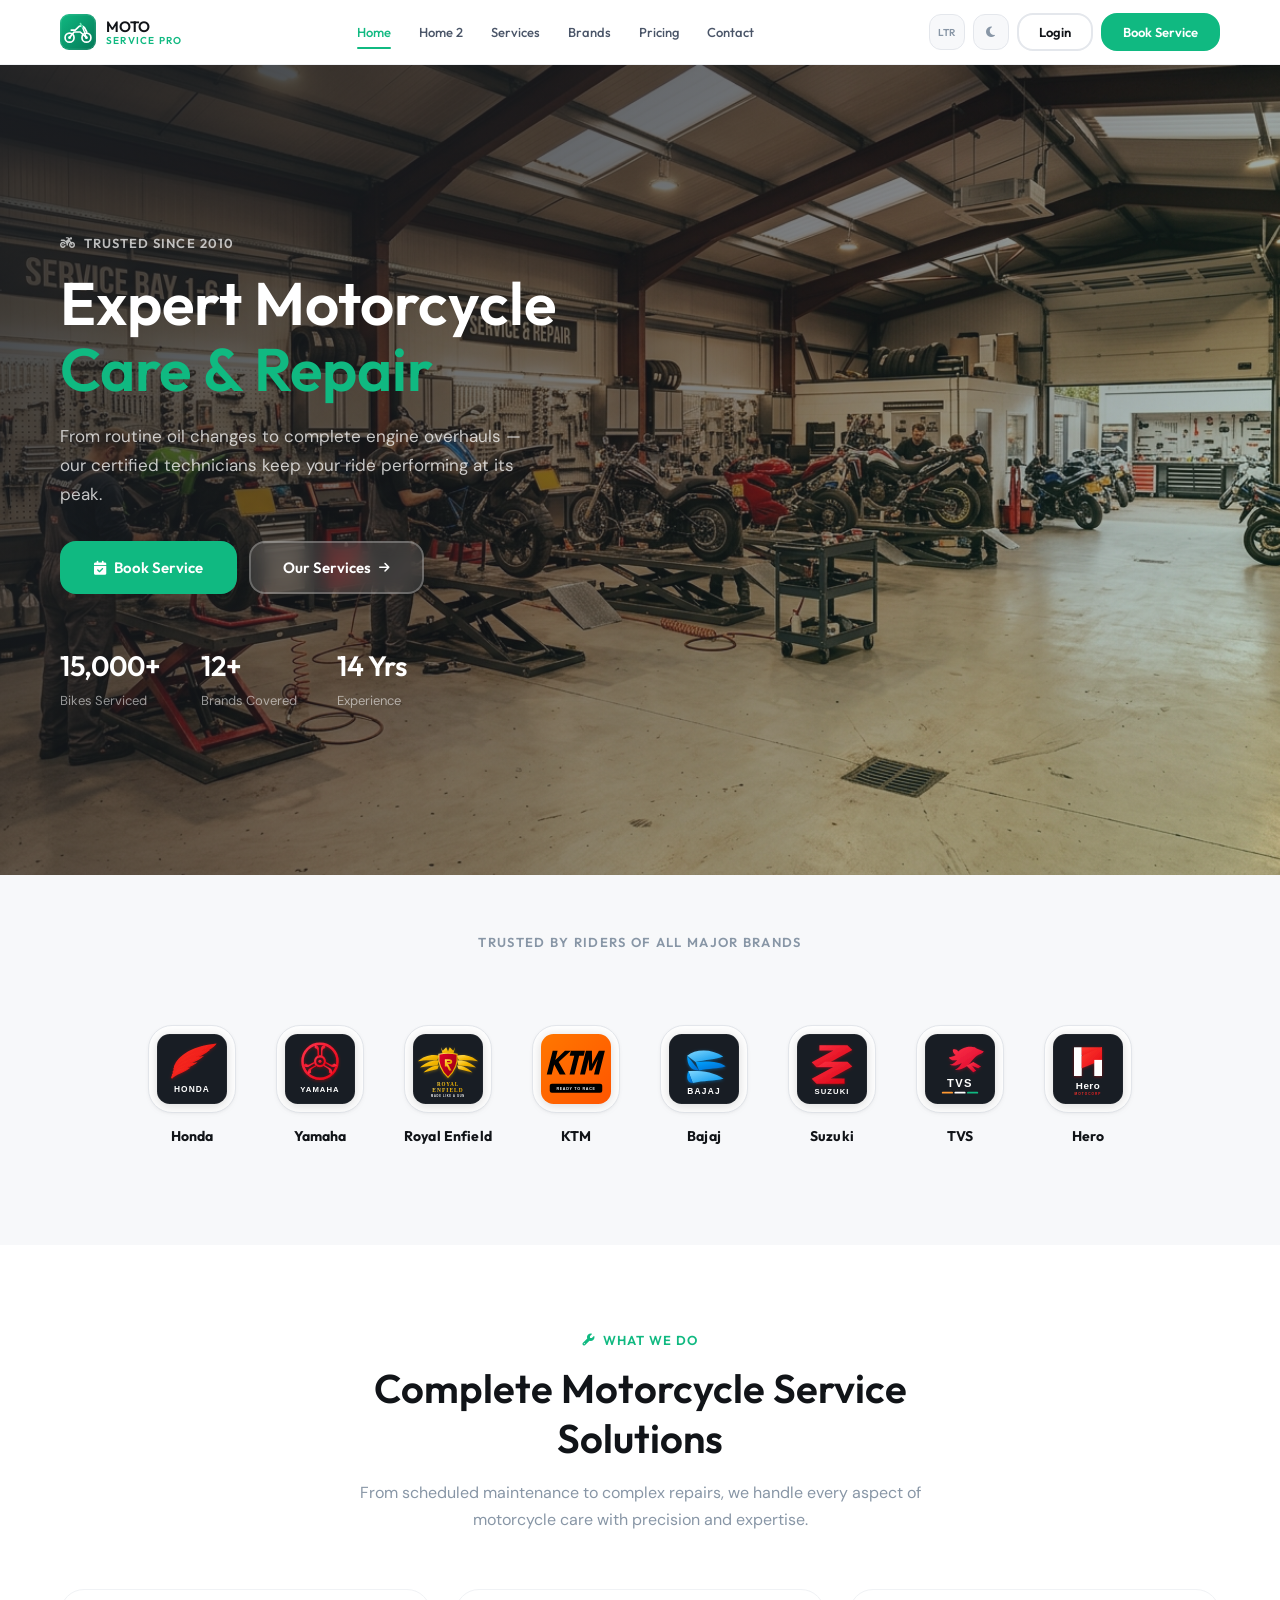
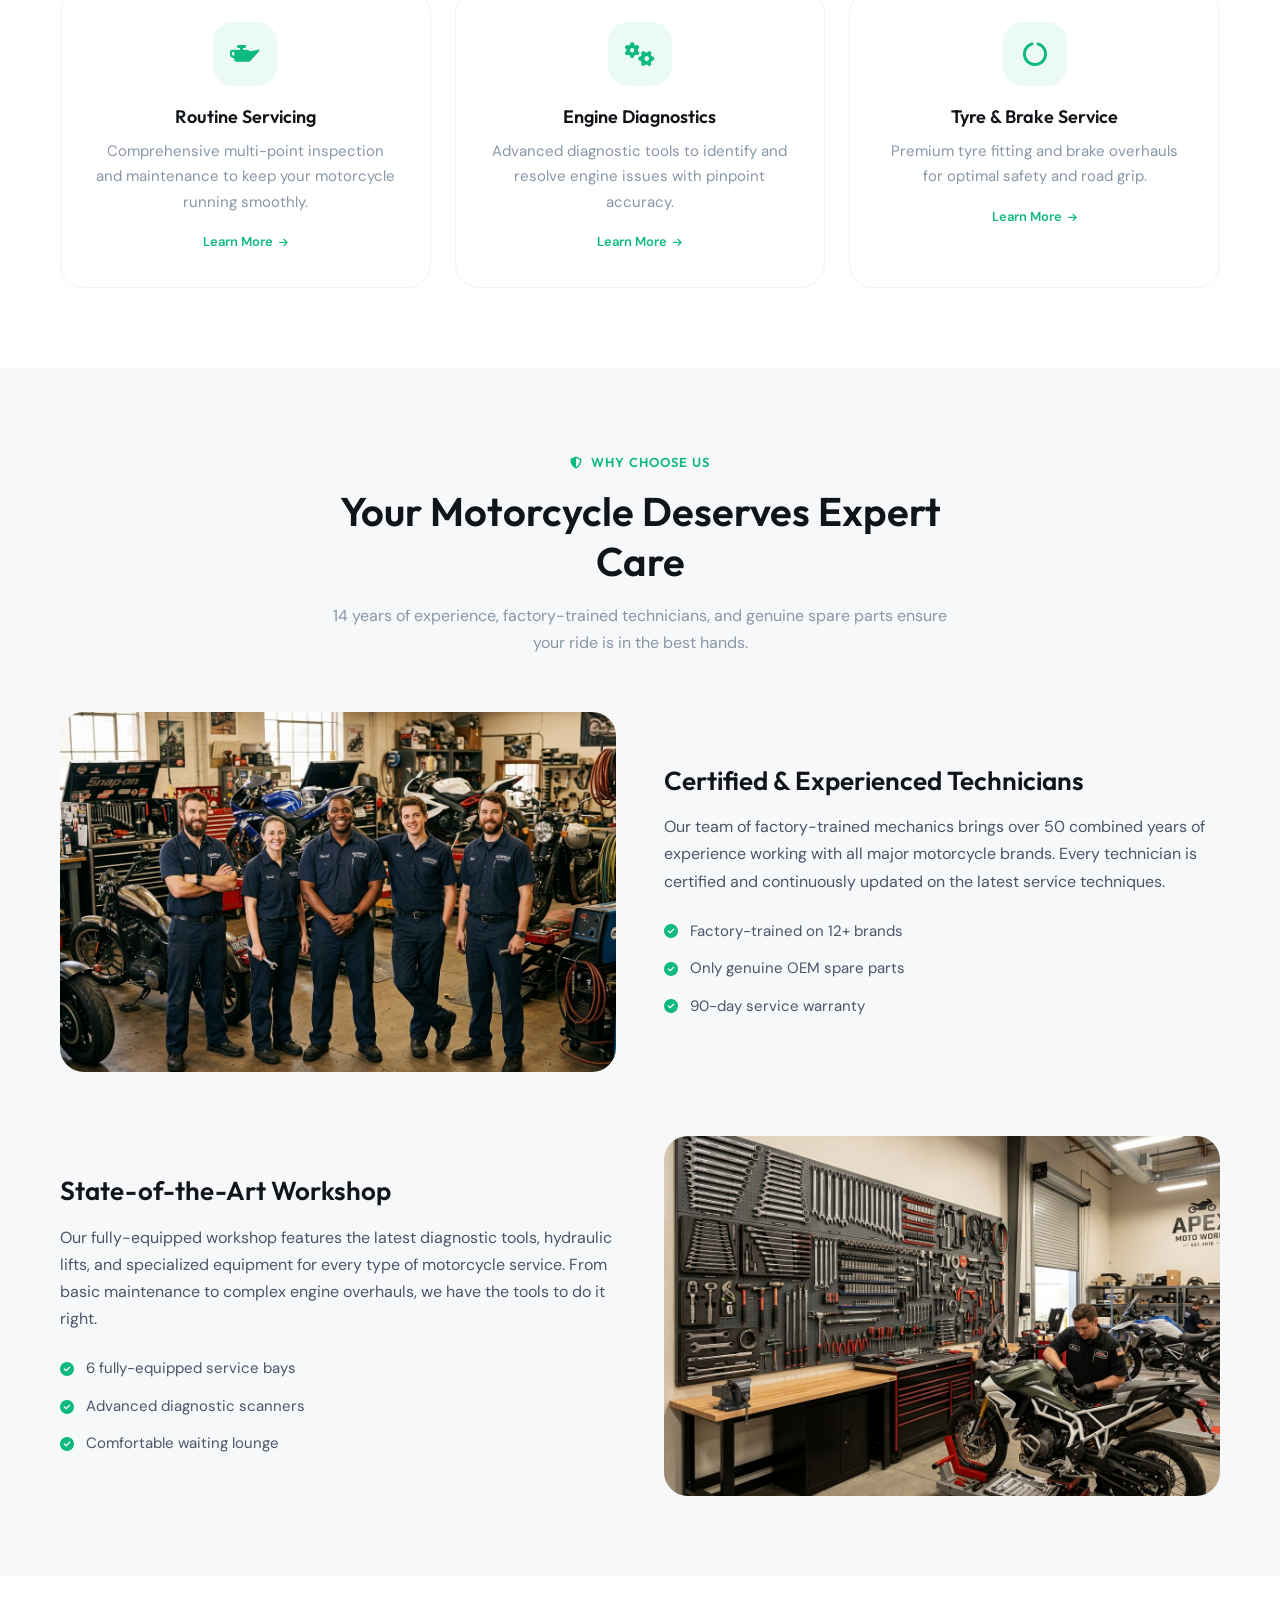
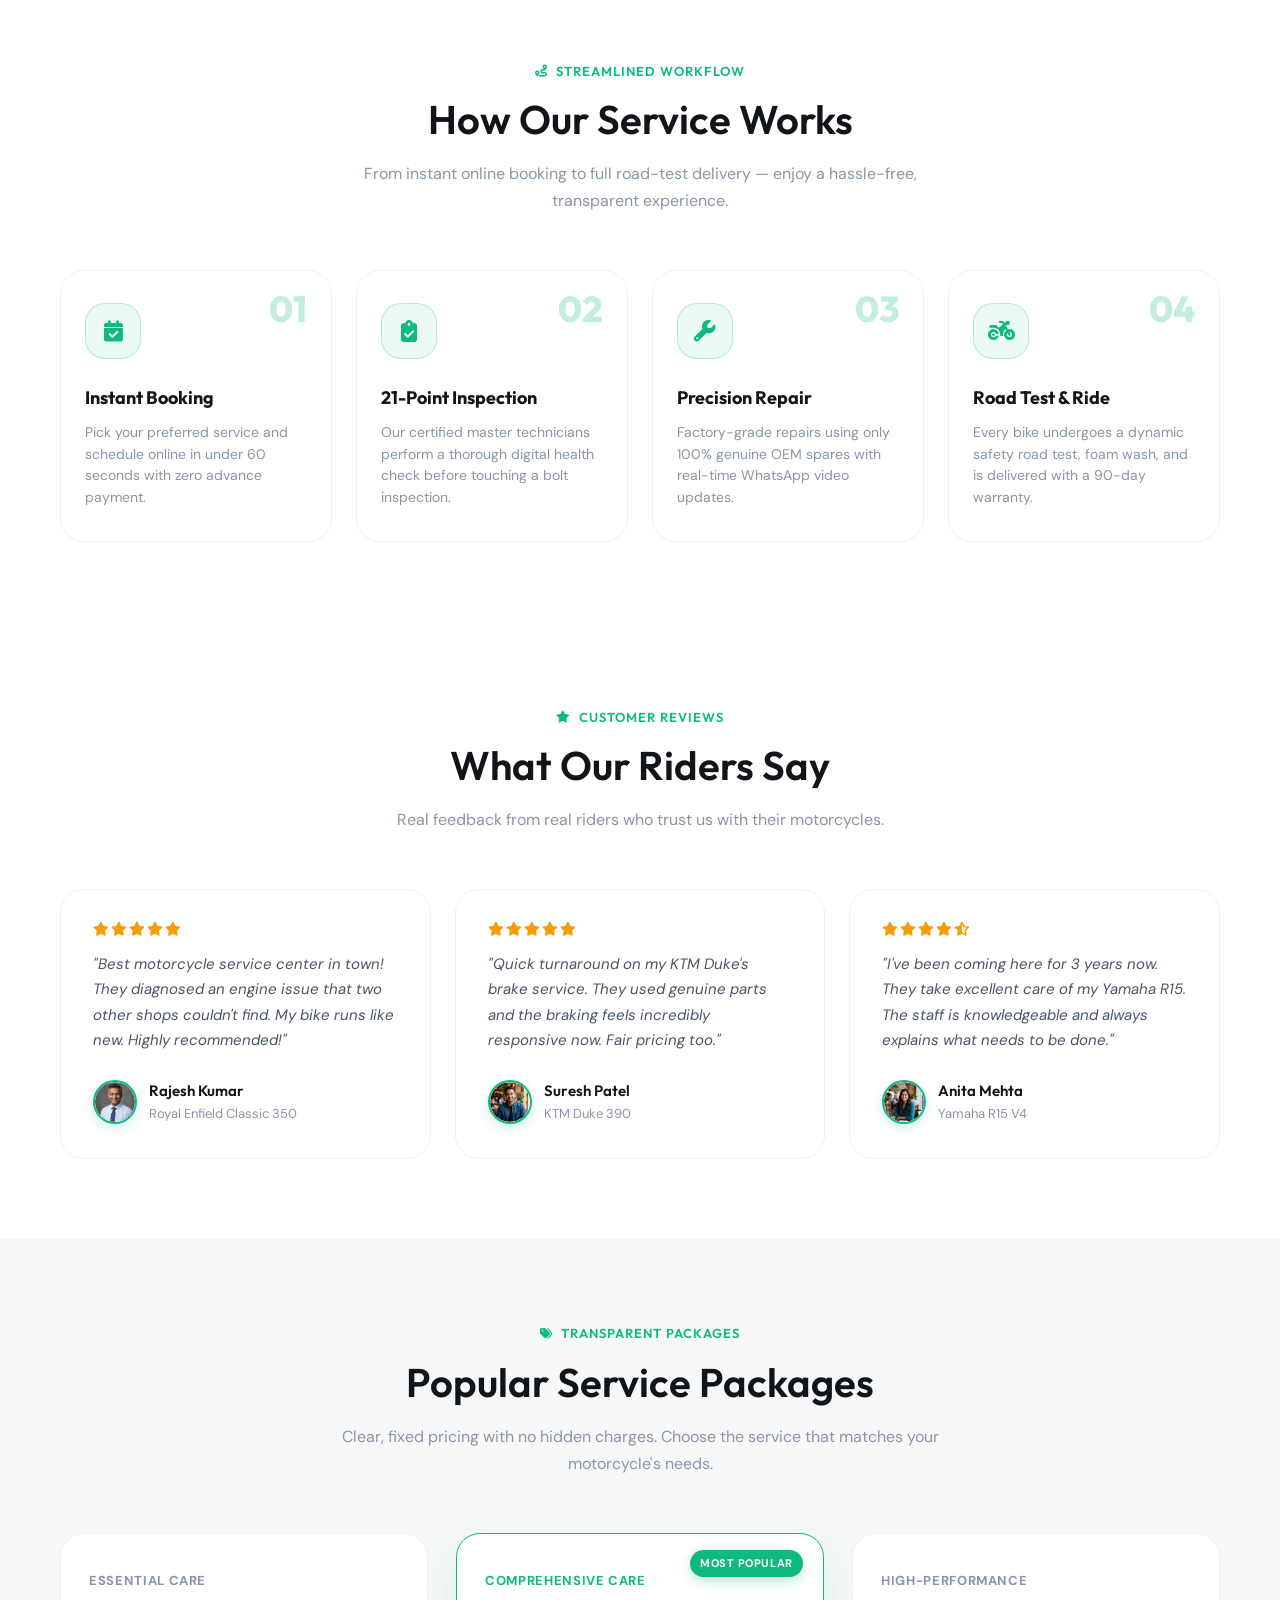
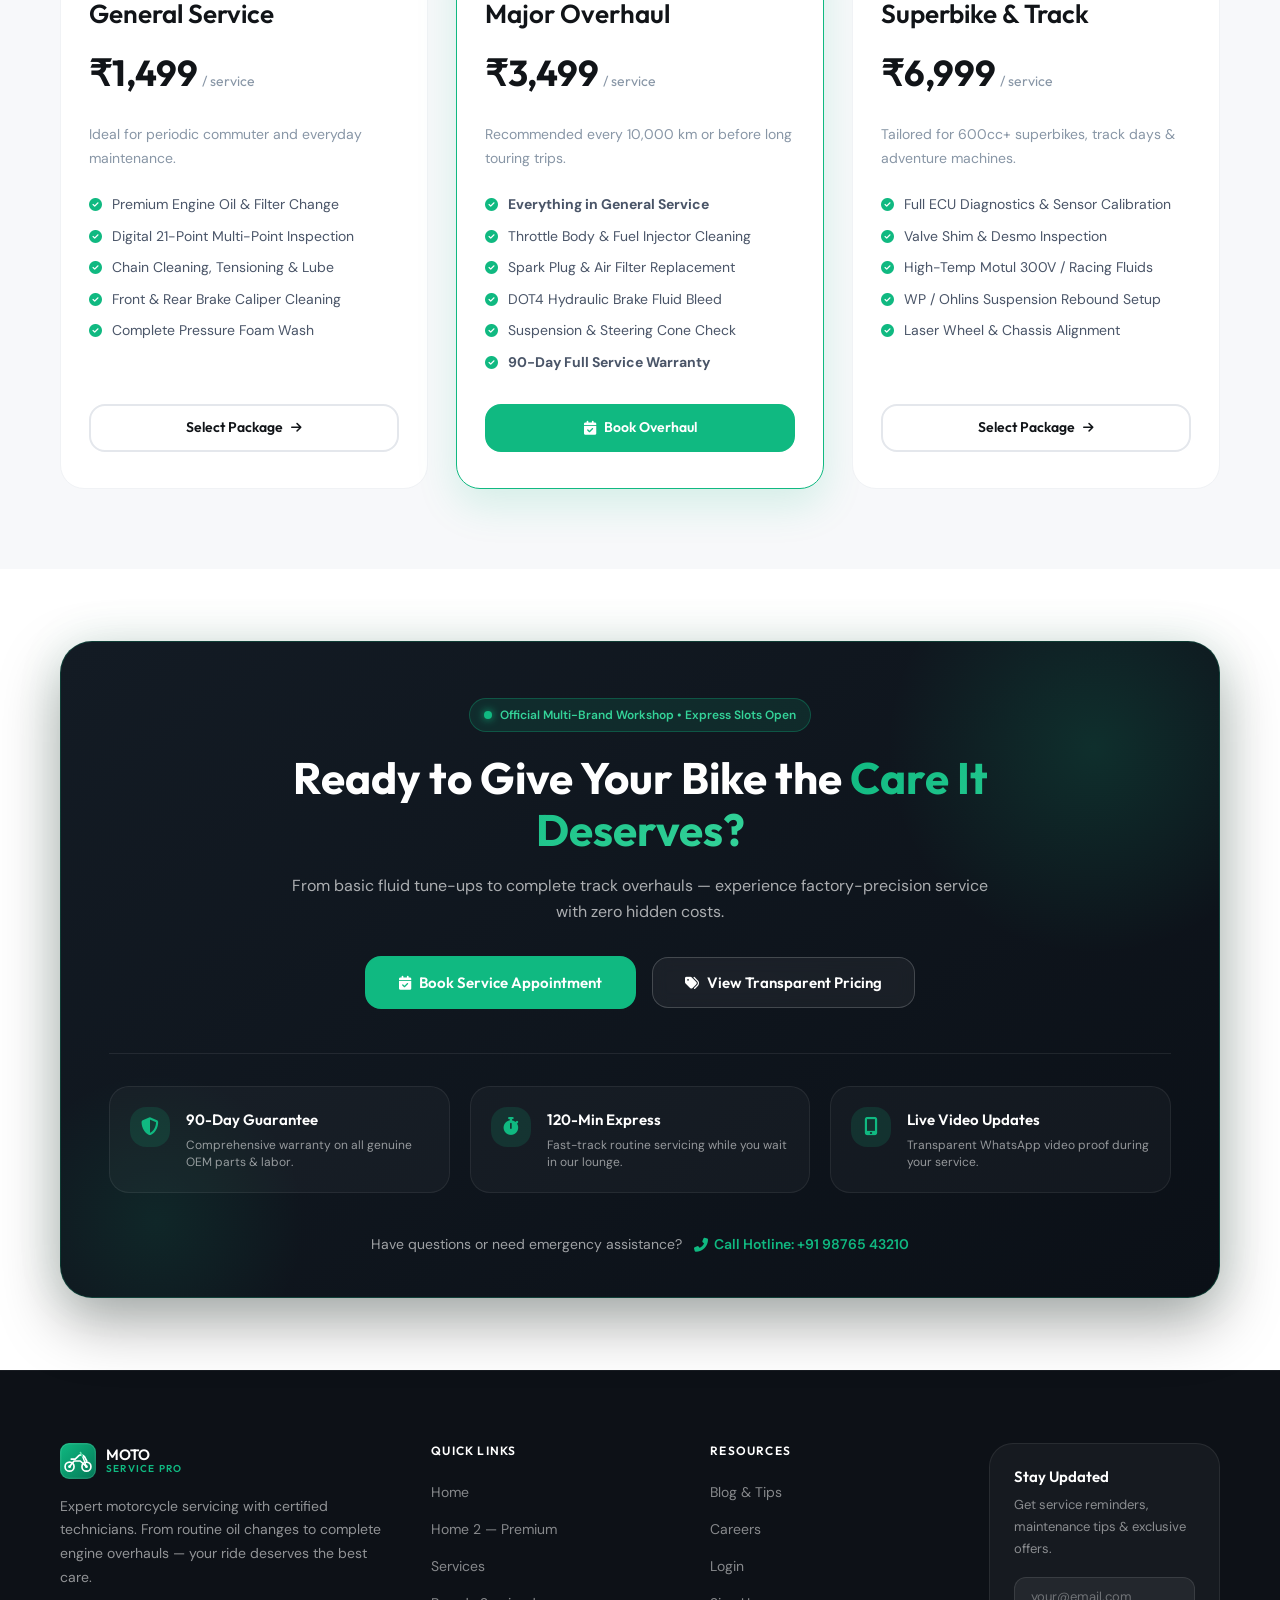
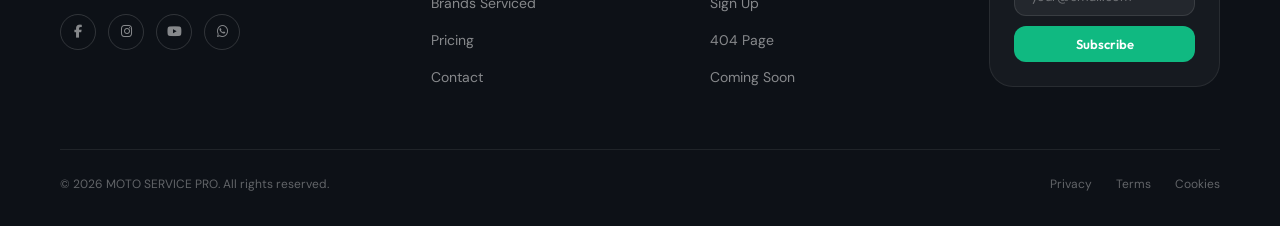
==== commit b95e52aa: "fix" ====
--- a/index.html
+++ b/index.html
@@ -8,6 +8,382 @@
     <link rel="icon" type="image/svg+xml" href="favicon.svg">
     <link rel="stylesheet" href="https://cdnjs.cloudflare.com/ajax/libs/font-awesome/6.5.1/css/all.min.css">
     <link rel="stylesheet" href="style.css">
+    <style>
+        /* --- Modern CTA Index Section --- */
+        .cta-index-box {
+            position: relative;
+            background: linear-gradient(145deg, #131B24 0%, #0B1017 100%);
+            border: 1px solid rgba(16, 185, 129, 0.25);
+            border-radius: var(--radius-3xl);
+            padding: 3.5rem 3rem 2.5rem;
+            overflow: hidden;
+            box-shadow: 0 24px 60px rgba(0,0,0,0.35), 0 0 50px rgba(16, 185, 129, 0.08);
+        }
+
+        .cta-index-glow-1 {
+            position: absolute;
+            top: -120px;
+            right: -100px;
+            width: 450px;
+            height: 450px;
+            background: radial-gradient(circle, rgba(16, 185, 129, 0.16) 0%, transparent 65%);
+            border-radius: 50%;
+            pointer-events: none;
+        }
+
+        .cta-index-glow-2 {
+            position: absolute;
+            bottom: -100px;
+            left: -80px;
+            width: 350px;
+            height: 350px;
+            background: radial-gradient(circle, rgba(16, 185, 129, 0.1) 0%, transparent 60%);
+            border-radius: 50%;
+            pointer-events: none;
+        }
+
+        .cta-index-content {
+            position: relative;
+            z-index: 2;
+        }
+
+        .cta-index-main {
+            max-width: 720px;
+            margin: 0 auto;
+            text-align: center;
+            margin-bottom: 2.75rem;
+        }
+
+        .cta-index-badge {
+            display: inline-flex;
+            align-items: center;
+            gap: 0.5rem;
+            padding: 0.35rem 0.85rem;
+            background: rgba(16, 185, 129, 0.12);
+            border: 1px solid rgba(16, 185, 129, 0.3);
+            border-radius: var(--radius-full);
+            font-size: 0.75rem;
+            font-weight: 600;
+            color: #34D399;
+            margin-bottom: 1.25rem;
+        }
+
+        .cta-pulse-dot {
+            width: 8px;
+            height: 8px;
+            background: #10B981;
+            border-radius: 50%;
+            box-shadow: 0 0 8px #10B981;
+            animation: pulse-glow 2s infinite;
+        }
+
+        .cta-index-title {
+            font-size: clamp(2rem, 3.5vw, 2.75rem);
+            font-weight: 700;
+            line-height: 1.2;
+            color: #FFFFFF;
+            margin-bottom: 1rem;
+        }
+
+        .cta-gradient-text {
+            background: linear-gradient(135deg, #10B981 0%, #34D399 100%);
+            -webkit-background-clip: text;
+            -webkit-text-fill-color: transparent;
+        }
+
+        .cta-index-desc {
+            color: rgba(255, 255, 255, 0.65);
+            font-size: 1rem;
+            line-height: 1.6;
+            margin-bottom: 2rem;
+        }
+
+        .cta-index-actions {
+            display: flex;
+            align-items: center;
+            justify-content: center;
+            gap: 1rem;
+            flex-wrap: wrap;
+        }
+
+        .cta-glass-btn {
+            border: 1px solid rgba(255, 255, 255, 0.18);
+            color: #FFFFFF !important;
+            background: rgba(255, 255, 255, 0.05);
+            backdrop-filter: blur(8px);
+            transition: var(--transition-smooth);
+        }
+
+        .cta-glass-btn:hover {
+            background: rgba(255, 255, 255, 0.12);
+            border-color: rgba(255, 255, 255, 0.3);
+        }
+
+        .cta-index-tiles {
+            display: grid;
+            grid-template-columns: repeat(3, 1fr);
+            gap: 1.25rem;
+            padding-top: 2rem;
+            border-top: 1px solid rgba(255, 255, 255, 0.08);
+            margin-bottom: 1.5rem;
+        }
+
+        .cta-tile {
+            display: flex;
+            align-items: flex-start;
+            gap: 1rem;
+            background: rgba(255, 255, 255, 0.03);
+            border: 1px solid rgba(255, 255, 255, 0.07);
+            border-radius: var(--radius-xl);
+            padding: 1.25rem;
+            transition: var(--transition-smooth);
+            text-align: left;
+        }
+
+        .cta-tile:hover {
+            background: rgba(16, 185, 129, 0.06);
+            border-color: rgba(16, 185, 129, 0.25);
+            transform: translateY(-2px);
+        }
+
+        .cta-tile-icon {
+            width: 2.5rem;
+            height: 2.5rem;
+            border-radius: var(--radius-lg);
+            background: rgba(16, 185, 129, 0.15);
+            color: #10B981;
+            display: flex;
+            align-items: center;
+            justify-content: center;
+            font-size: 1.125rem;
+            flex-shrink: 0;
+        }
+
+        .cta-tile-title {
+            font-family: var(--font-heading);
+            font-size: 0.9375rem;
+            font-weight: 600;
+            color: #FFFFFF;
+            margin-bottom: 0.25rem;
+        }
+
+        .cta-tile-text {
+            font-size: 0.75rem;
+            color: rgba(255, 255, 255, 0.55);
+            line-height: 1.45;
+        }
+
+        .cta-index-footer {
+            display: flex;
+            align-items: center;
+            justify-content: center;
+            gap: 0.75rem;
+            flex-wrap: wrap;
+            padding-top: 1rem;
+            text-align: center;
+        }
+
+        .cta-hotline-link {
+            display: inline-flex;
+            align-items: center;
+            gap: 0.4rem;
+            color: var(--primary);
+            font-weight: 600;
+            font-size: 0.875rem;
+            text-decoration: none;
+            transition: var(--transition-fast);
+        }
+
+        .cta-hotline-link:hover {
+            color: #34D399;
+            text-decoration: underline;
+        }
+
+        @media (max-width: 992px) {
+            .cta-index-tiles {
+                grid-template-columns: 1fr;
+                gap: 1rem;
+            }
+            .cta-index-box {
+                padding: 2.5rem 1.5rem 1.75rem;
+            }
+        }
+
+        /* --- How It Works Process Grid --- */
+        .process-steps-grid {
+            display: grid;
+            grid-template-columns: repeat(4, 1fr);
+            gap: 1.5rem;
+            position: relative;
+        }
+        @media (max-width: 1024px) {
+            .process-steps-grid { grid-template-columns: repeat(2, 1fr); }
+        }
+        @media (max-width: 640px) {
+            .process-steps-grid { grid-template-columns: 1fr; }
+        }
+
+        .process-step-card {
+            background: var(--bg-card);
+            border: 1px solid var(--border-light);
+            border-radius: var(--radius-2xl);
+            padding: 2rem 1.5rem;
+            position: relative;
+            transition: var(--transition-premium);
+            display: flex;
+            flex-direction: column;
+            justify-content: space-between;
+        }
+
+        .process-step-card:hover {
+            transform: translateY(-6px);
+            border-color: rgba(16, 185, 129, 0.4);
+            box-shadow: 0 16px 36px rgba(16, 185, 129, 0.12);
+        }
+
+        .process-step-number {
+            font-family: var(--font-heading);
+            font-size: 2.25rem;
+            font-weight: 800;
+            line-height: 1;
+            color: var(--primary);
+            opacity: 0.25;
+            position: absolute;
+            top: 1.25rem;
+            right: 1.5rem;
+            transition: var(--transition-smooth);
+        }
+
+        .process-step-card:hover .process-step-number {
+            opacity: 0.8;
+            transform: scale(1.08);
+        }
+
+        .process-step-icon {
+            width: 3.5rem;
+            height: 3.5rem;
+            border-radius: var(--radius-xl);
+            background: var(--primary-subtle);
+            border: 1px solid rgba(16, 185, 129, 0.25);
+            color: var(--primary);
+            display: flex;
+            align-items: center;
+            justify-content: center;
+            font-size: 1.35rem;
+            margin-bottom: 1.5rem;
+            transition: var(--transition-smooth);
+        }
+
+        .process-step-card:hover .process-step-icon {
+            background: var(--primary);
+            color: #FFFFFF;
+            box-shadow: 0 8px 20px var(--primary-glow);
+        }
+
+        .process-step-title {
+            font-family: var(--font-heading);
+            font-size: 1.125rem;
+            font-weight: 700;
+            color: var(--text-heading);
+            margin-bottom: 0.5rem;
+        }
+
+        .process-step-desc {
+            font-size: 0.875rem;
+            color: var(--text-muted);
+            line-height: 1.55;
+        }
+
+        /* --- Featured Packages Grid --- */
+        .packages-pricing-grid {
+            display: grid;
+            grid-template-columns: repeat(3, 1fr);
+            gap: 1.75rem;
+            align-items: stretch;
+        }
+        @media (max-width: 1024px) {
+            .packages-pricing-grid { grid-template-columns: 1fr; max-width: 540px; margin: 0 auto; }
+        }
+
+        .package-pricing-card {
+            background: var(--bg-card);
+            border: 1px solid var(--border-light);
+            border-radius: var(--radius-2xl);
+            padding: 2.25rem 1.75rem;
+            display: flex;
+            flex-direction: column;
+            justify-content: space-between;
+            position: relative;
+            transition: var(--transition-premium);
+            overflow: hidden;
+        }
+
+        .package-pricing-card:hover {
+            transform: translateY(-6px);
+            box-shadow: var(--shadow-card-hover);
+        }
+
+        .package-pricing-card.featured-package {
+            border-color: var(--primary);
+            box-shadow: 0 16px 40px rgba(16, 185, 129, 0.15);
+        }
+
+        .package-badge-popular {
+            position: absolute;
+            top: 1rem;
+            right: 1.25rem;
+            background: var(--primary);
+            color: #FFFFFF;
+            font-size: 0.6875rem;
+            font-weight: 700;
+            text-transform: uppercase;
+            letter-spacing: 0.05em;
+            padding: 0.25rem 0.65rem;
+            border-radius: var(--radius-full);
+            box-shadow: 0 4px 12px var(--primary-glow);
+        }
+
+        .package-price-val {
+            font-family: var(--font-heading);
+            font-size: 2.25rem;
+            font-weight: 700;
+            color: var(--text-heading);
+            margin: 0.75rem 0 1.25rem;
+            display: flex;
+            align-items: baseline;
+            gap: 0.25rem;
+        }
+
+        .package-price-val span {
+            font-size: 0.875rem;
+            font-weight: 400;
+            color: var(--text-muted);
+        }
+
+        .package-features-list {
+            display: flex;
+            flex-direction: column;
+            gap: 0.75rem;
+            margin-bottom: 2rem;
+            flex-grow: 1;
+        }
+
+        .package-feature-item {
+            display: flex;
+            align-items: flex-start;
+            gap: 0.65rem;
+            font-size: 0.875rem;
+            color: var(--text-body);
+            line-height: 1.4;
+        }
+
+        .package-feature-item i {
+            color: var(--primary);
+            font-size: 0.8125rem;
+            margin-top: 0.2rem;
+            flex-shrink: 0;
+        }
+    </style>
 </head>
 <body>
 
@@ -26,7 +402,7 @@
                 <i class="fas fa-motorcycle"></i> Trusted Since 2010
             </div>
             <h1 style="color:#fff;font-size:clamp(2.25rem,6vw,3.75rem);margin-bottom:1.25rem;line-height:1.1;">
-                Expert Motorcycle<br><span style="color:#D4451A;">Care & Repair</span>
+                Expert Motorcycle<br><span style="color:#10B981;">Care & Repair</span>
             </h1>
             <p style="color:rgba(255,255,255,0.75);font-size:1.0625rem;max-width:480px;margin-bottom:2rem;line-height:1.7;">
                 From routine oil changes to complete engine overhauls — our certified technicians keep your ride performing at its peak.
@@ -66,35 +442,35 @@
         </div>
         <div class="brand-strip">
             <div class="brand-item">
-                <div class="brand-icon"><i class="fas fa-motorcycle" style="font-size:1.25rem;"></i></div>
+                <div class="brand-icon"><img src="assets/images/brands/honda.svg" alt="Honda Logo" class="brand-logo-img"></div>
                 <span class="brand-name">Honda</span>
             </div>
             <div class="brand-item">
-                <div class="brand-icon"><i class="fas fa-motorcycle" style="font-size:1.25rem;"></i></div>
+                <div class="brand-icon"><img src="assets/images/brands/yamaha.svg" alt="Yamaha Logo" class="brand-logo-img"></div>
                 <span class="brand-name">Yamaha</span>
             </div>
             <div class="brand-item">
-                <div class="brand-icon"><i class="fas fa-motorcycle" style="font-size:1.25rem;"></i></div>
+                <div class="brand-icon"><img src="assets/images/brands/royal-enfield.svg" alt="Royal Enfield Logo" class="brand-logo-img"></div>
                 <span class="brand-name">Royal Enfield</span>
             </div>
             <div class="brand-item">
-                <div class="brand-icon"><i class="fas fa-motorcycle" style="font-size:1.25rem;"></i></div>
+                <div class="brand-icon"><img src="assets/images/brands/ktm.svg" alt="KTM Logo" class="brand-logo-img"></div>
                 <span class="brand-name">KTM</span>
             </div>
             <div class="brand-item">
-                <div class="brand-icon"><i class="fas fa-motorcycle" style="font-size:1.25rem;"></i></div>
+                <div class="brand-icon"><img src="assets/images/brands/bajaj.svg" alt="Bajaj Logo" class="brand-logo-img"></div>
                 <span class="brand-name">Bajaj</span>
             </div>
             <div class="brand-item">
-                <div class="brand-icon"><i class="fas fa-motorcycle" style="font-size:1.25rem;"></i></div>
+                <div class="brand-icon"><img src="assets/images/brands/suzuki.svg" alt="Suzuki Logo" class="brand-logo-img"></div>
                 <span class="brand-name">Suzuki</span>
             </div>
             <div class="brand-item">
-                <div class="brand-icon"><i class="fas fa-motorcycle" style="font-size:1.25rem;"></i></div>
+                <div class="brand-icon"><img src="assets/images/brands/tvs.svg" alt="TVS Logo" class="brand-logo-img"></div>
                 <span class="brand-name">TVS</span>
             </div>
             <div class="brand-item">
-                <div class="brand-icon"><i class="fas fa-motorcycle" style="font-size:1.25rem;"></i></div>
+                <div class="brand-icon"><img src="assets/images/brands/hero.svg" alt="Hero MotoCorp Logo" class="brand-logo-img"></div>
                 <span class="brand-name">Hero</span>
             </div>
         </div>
@@ -219,47 +595,58 @@
     }
 </style>
 
-<!-- ═══════════ WORKSHOP SHOWCASE WITH STATS ═══════════ -->
-<section class="section" id="workshop-showcase" style="padding:0;">
-    <div style="position:relative;height:420px;overflow:hidden;">
-        <img src="assets/images/workshop-exterior.jpg" alt="Our motorcycle repair workshop exterior" style="width:100%;height:100%;object-fit:cover;">
-        <div style="position:absolute;inset:0;background:linear-gradient(to right,rgba(27,31,36,0.92),rgba(27,31,36,0.7));"></div>
-        <div class="container" style="position:relative;z-index:2;height:100%;display:flex;align-items:center;">
-            <div style="display:grid;grid-template-columns:repeat(4,1fr);gap:3rem;width:100%;text-align:center;">
-                <div class="stat-item animate-on-scroll">
-                    <div class="stat-value" data-count="15000" data-suffix="+">0</div>
-                    <div class="stat-label">Bikes Serviced</div>
-                </div>
-                <div class="stat-item animate-on-scroll">
-                    <div class="stat-value" data-count="12" data-suffix="+">0</div>
-                    <div class="stat-label">Brands Covered</div>
-                </div>
-                <div class="stat-item animate-on-scroll">
-                    <div class="stat-value" data-count="98" data-suffix="%">0</div>
-                    <div class="stat-label">Customer Satisfaction</div>
-                </div>
-                <div class="stat-item animate-on-scroll">
-                    <div class="stat-value" data-count="25" data-suffix="+">0</div>
-                    <div class="stat-label">Expert Technicians</div>
+<!-- ═══════════ HOW IT WORKS (4-Step Process) ═══════════ -->
+<section class="section" id="how-it-works">
+    <div class="container">
+        <div class="section-header animate-on-scroll">
+            <div class="section-label"><i class="fas fa-route"></i> Streamlined Workflow</div>
+            <h2>How Our Service Works</h2>
+            <p>From instant online booking to full road-test delivery — enjoy a hassle-free, transparent experience.</p>
+        </div>
+
+        <div class="process-steps-grid animate-on-scroll">
+            <!-- Step 1 -->
+            <div class="process-step-card">
+                <div class="process-step-number">01</div>
+                <div>
+                    <div class="process-step-icon"><i class="fas fa-calendar-check"></i></div>
+                    <div class="process-step-title">Instant Booking</div>
+                    <p class="process-step-desc">Pick your preferred service and schedule online in under 60 seconds with zero advance payment.</p>
+                </div>
+            </div>
+
+            <!-- Step 2 -->
+            <div class="process-step-card">
+                <div class="process-step-number">02</div>
+                <div>
+                    <div class="process-step-icon"><i class="fas fa-clipboard-check"></i></div>
+                    <div class="process-step-title">21-Point Inspection</div>
+                    <p class="process-step-desc">Our certified master technicians perform a thorough digital health check before touching a bolt inspection.</p>
+                </div>
+            </div>
+
+            <!-- Step 3 -->
+            <div class="process-step-card">
+                <div class="process-step-number">03</div>
+                <div>
+                    <div class="process-step-icon"><i class="fas fa-wrench"></i></div>
+                    <div class="process-step-title">Precision Repair</div>
+                    <p class="process-step-desc">Factory-grade repairs using only 100% genuine OEM spares with real-time WhatsApp video updates.</p>
+                </div>
+            </div>
+
+            <!-- Step 4 -->
+            <div class="process-step-card">
+                <div class="process-step-number">04</div>
+                <div>
+                    <div class="process-step-icon"><i class="fas fa-motorcycle"></i></div>
+                    <div class="process-step-title">Road Test & Ride</div>
+                    <p class="process-step-desc">Every bike undergoes a dynamic safety road test, foam wash, and is delivered with a 90-day warranty.</p>
                 </div>
             </div>
         </div>
     </div>
 </section>
-
-<style>
-    @media (max-width: 768px) {
-        #workshop-showcase [style*="grid-template-columns:repeat(4,1fr)"] {
-            grid-template-columns: repeat(2, 1fr) !important;
-            gap: 2rem !important;
-        }
-    }
-    @media (max-width: 360px) {
-        #workshop-showcase [style*="grid-template-columns:repeat(4,1fr)"] {
-            grid-template-columns: 1fr !important;
-        }
-    }
-</style>
 
 <!-- ═══════════ CUSTOMER REVIEWS ═══════════ -->
 <section class="section" id="reviews">
@@ -278,7 +665,9 @@
                 </div>
                 <p class="quote">"Best motorcycle service center in town! They diagnosed an engine issue that two other shops couldn't find. My bike runs like new. Highly recommended!"</p>
                 <div class="author">
-                    <div class="author-avatar">RK</div>
+                    <div class="author-avatar">
+                        <img src="assets/images/rider-rajesh.png" alt="Rajesh Kumar - Royal Enfield Rider">
+                    </div>
                     <div>
                         <div class="author-name">Rajesh Kumar</div>
                         <div class="author-bike">Royal Enfield Classic 350</div>
@@ -292,7 +681,9 @@
                 </div>
                 <p class="quote">"Quick turnaround on my KTM Duke's brake service. They used genuine parts and the braking feels incredibly responsive now. Fair pricing too."</p>
                 <div class="author">
-                    <div class="author-avatar">SP</div>
+                    <div class="author-avatar">
+                        <img src="assets/images/rider-suresh.png" alt="Suresh Patel - KTM Duke Rider">
+                    </div>
                     <div>
                         <div class="author-name">Suresh Patel</div>
                         <div class="author-bike">KTM Duke 390</div>
@@ -306,7 +697,9 @@
                 </div>
                 <p class="quote">"I've been coming here for 3 years now. They take excellent care of my Yamaha R15. The staff is knowledgeable and always explains what needs to be done."</p>
                 <div class="author">
-                    <div class="author-avatar">AM</div>
+                    <div class="author-avatar">
+                        <img src="assets/images/rider-anita.png" alt="Anita Mehta - Yamaha R15 Rider">
+                    </div>
                     <div>
                         <div class="author-name">Anita Mehta</div>
                         <div class="author-bike">Yamaha R15 V4</div>
@@ -317,16 +710,148 @@
     </div>
 </section>
 
-<!-- ═══════════ CTA BANNER ═══════════ -->
-<section id="cta-banner" style="background:var(--secondary);padding:5rem 0;position:relative;overflow:hidden;">
-    <div style="position:absolute;top:-100px;right:-100px;width:400px;height:400px;background:radial-gradient(circle,rgba(212,69,26,0.15),transparent 70%);border-radius:50%;pointer-events:none;"></div>
-    <div style="position:absolute;bottom:-80px;left:-80px;width:300px;height:300px;background:radial-gradient(circle,rgba(212,69,26,0.08),transparent 70%);border-radius:50%;pointer-events:none;"></div>
-    <div class="container text-center" style="position:relative;z-index:2;">
-        <h2 style="color:#fff;margin-bottom:1rem;font-size:clamp(1.75rem,4vw,2.5rem);">Ready to Give Your Bike the Care It Deserves?</h2>
-        <p style="color:rgba(255,255,255,0.6);max-width:520px;margin:0 auto 2rem;font-size:1rem;">Book an appointment today and experience professional motorcycle service at its finest.</p>
-        <div style="display:flex;gap:0.75rem;justify-content:center;flex-wrap:wrap;">
-            <a href="contact.html#booking-form" class="btn btn-primary btn-lg"><i class="fas fa-calendar-check"></i> Book Appointment</a>
-            <a href="pricing.html" class="btn btn-lg" style="border-color:rgba(255,255,255,0.2);color:#fff;">View Pricing</a>
+<!-- ═══════════ POPULAR SERVICE PACKAGES ═══════════ -->
+<section class="section bg-surface" id="popular-packages">
+    <div class="container">
+        <div class="section-header animate-on-scroll">
+            <div class="section-label"><i class="fas fa-tags"></i> Transparent Packages</div>
+            <h2>Popular Service Packages</h2>
+            <p>Clear, fixed pricing with no hidden charges. Choose the service that matches your motorcycle's needs.</p>
+        </div>
+
+        <div class="packages-pricing-grid animate-on-scroll">
+            <!-- Package 1: Basic -->
+            <div class="package-pricing-card">
+                <div>
+                    <div style="font-size:0.8125rem;font-weight:700;color:var(--text-muted);text-transform:uppercase;letter-spacing:0.05em;">Essential Care</div>
+                    <h3 style="margin-top:0.35rem;">General Service</h3>
+                    <div class="package-price-val">₹1,499 <span>/ service</span></div>
+                    <p style="font-size:0.875rem;color:var(--text-muted);margin-bottom:1.5rem;">Ideal for periodic commuter and everyday maintenance.</p>
+
+                    <div class="package-features-list">
+                        <div class="package-feature-item"><i class="fas fa-check-circle"></i><span>Premium Engine Oil & Filter Change</span></div>
+                        <div class="package-feature-item"><i class="fas fa-check-circle"></i><span>Digital 21-Point Multi-Point Inspection</span></div>
+                        <div class="package-feature-item"><i class="fas fa-check-circle"></i><span>Chain Cleaning, Tensioning & Lube</span></div>
+                        <div class="package-feature-item"><i class="fas fa-check-circle"></i><span>Front & Rear Brake Caliper Cleaning</span></div>
+                        <div class="package-feature-item"><i class="fas fa-check-circle"></i><span>Complete Pressure Foam Wash</span></div>
+                    </div>
+                </div>
+
+                <a href="contact.html#booking-form" class="btn btn-secondary w-full" style="text-align:center;">
+                    Select Package <i class="fas fa-arrow-right" style="font-size:0.75rem;"></i>
+                </a>
+            </div>
+
+            <!-- Package 2: Major (Popular) -->
+            <div class="package-pricing-card featured-package">
+                <span class="package-badge-popular">Most Popular</span>
+                <div>
+                    <div style="font-size:0.8125rem;font-weight:700;color:var(--primary);text-transform:uppercase;letter-spacing:0.05em;">Comprehensive Care</div>
+                    <h3 style="margin-top:0.35rem;">Major Overhaul</h3>
+                    <div class="package-price-val">₹3,499 <span>/ service</span></div>
+                    <p style="font-size:0.875rem;color:var(--text-muted);margin-bottom:1.5rem;">Recommended every 10,000 km or before long touring trips.</p>
+
+                    <div class="package-features-list">
+                        <div class="package-feature-item"><i class="fas fa-check-circle"></i><span><strong>Everything in General Service</strong></span></div>
+                        <div class="package-feature-item"><i class="fas fa-check-circle"></i><span>Throttle Body & Fuel Injector Cleaning</span></div>
+                        <div class="package-feature-item"><i class="fas fa-check-circle"></i><span>Spark Plug & Air Filter Replacement</span></div>
+                        <div class="package-feature-item"><i class="fas fa-check-circle"></i><span>DOT4 Hydraulic Brake Fluid Bleed</span></div>
+                        <div class="package-feature-item"><i class="fas fa-check-circle"></i><span>Suspension & Steering Cone Check</span></div>
+                        <div class="package-feature-item"><i class="fas fa-check-circle"></i><span><strong>90-Day Full Service Warranty</strong></span></div>
+                    </div>
+                </div>
+
+                <a href="contact.html#booking-form" class="btn btn-primary w-full" style="text-align:center;">
+                    <i class="fas fa-calendar-check"></i> Book Overhaul
+                </a>
+            </div>
+
+            <!-- Package 3: Superbike -->
+            <div class="package-pricing-card">
+                <div>
+                    <div style="font-size:0.8125rem;font-weight:700;color:var(--text-muted);text-transform:uppercase;letter-spacing:0.05em;">High-Performance</div>
+                    <h3 style="margin-top:0.35rem;">Superbike & Track</h3>
+                    <div class="package-price-val">₹6,999 <span>/ service</span></div>
+                    <p style="font-size:0.875rem;color:var(--text-muted);margin-bottom:1.5rem;">Tailored for 600cc+ superbikes, track days & adventure machines.</p>
+
+                    <div class="package-features-list">
+                        <div class="package-feature-item"><i class="fas fa-check-circle"></i><span>Full ECU Diagnostics & Sensor Calibration</span></div>
+                        <div class="package-feature-item"><i class="fas fa-check-circle"></i><span>Valve Shim & Desmo Inspection</span></div>
+                        <div class="package-feature-item"><i class="fas fa-check-circle"></i><span>High-Temp Motul 300V / Racing Fluids</span></div>
+                        <div class="package-feature-item"><i class="fas fa-check-circle"></i><span>WP / Ohlins Suspension Rebound Setup</span></div>
+                        <div class="package-feature-item"><i class="fas fa-check-circle"></i><span>Laser Wheel & Chassis Alignment</span></div>
+                    </div>
+                </div>
+
+                <a href="contact.html#booking-form" class="btn btn-secondary w-full" style="text-align:center;">
+                    Select Package <i class="fas fa-arrow-right" style="font-size:0.75rem;"></i>
+                </a>
+            </div>
+        </div>
+    </div>
+</section>
+
+<!-- ═══════════ CTA BANNER (Modern Precision Command Hub) ═══════════ -->
+<section id="cta-banner" class="section" style="background:var(--bg-body);padding:4.5rem 0;">
+    <div class="container">
+        <div class="cta-index-box animate-on-scroll">
+            <div class="cta-index-glow-1"></div>
+            <div class="cta-index-glow-2"></div>
+            
+            <div class="cta-index-content">
+                <!-- Top Row: Badge + Heading + Actions -->
+                <div class="cta-index-main">
+                    <div class="cta-index-badge">
+                        <span class="cta-pulse-dot"></span>
+                        <span>Official Multi-Brand Workshop • Express Slots Open</span>
+                    </div>
+                    <h2 class="cta-index-title">
+                        Ready to Give Your Bike the <span class="cta-gradient-text">Care It Deserves?</span>
+                    </h2>
+                    <p class="cta-index-desc">
+                        From basic fluid tune-ups to complete track overhauls — experience factory-precision service with zero hidden costs.
+                    </p>
+                    <div class="cta-index-actions">
+                        <a href="contact.html#booking-form" class="btn btn-primary btn-lg">
+                            <i class="fas fa-calendar-check"></i> Book Service Appointment
+                        </a>
+                        <a href="pricing.html" class="btn btn-lg cta-glass-btn">
+                            <i class="fas fa-tags"></i> View Transparent Pricing
+                        </a>
+                    </div>
+                </div>
+
+                <!-- Bottom Row: 3 Feature Action Tiles -->
+                <div class="cta-index-tiles">
+                    <div class="cta-tile">
+                        <div class="cta-tile-icon"><i class="fas fa-shield-halved"></i></div>
+                        <div>
+                            <div class="cta-tile-title">90-Day Guarantee</div>
+                            <div class="cta-tile-text">Comprehensive warranty on all genuine OEM parts & labor.</div>
+                        </div>
+                    </div>
+                    <div class="cta-tile">
+                        <div class="cta-tile-icon"><i class="fas fa-stopwatch"></i></div>
+                        <div>
+                            <div class="cta-tile-title">120-Min Express</div>
+                            <div class="cta-tile-text">Fast-track routine servicing while you wait in our lounge.</div>
+                        </div>
+                    </div>
+                    <div class="cta-tile">
+                        <div class="cta-tile-icon"><i class="fas fa-mobile-screen-button"></i></div>
+                        <div>
+                            <div class="cta-tile-title">Live Video Updates</div>
+                            <div class="cta-tile-text">Transparent WhatsApp video proof during your service.</div>
+                        </div>
+                    </div>
+                </div>
+
+                <!-- Assistance Footer Strip -->
+                <div class="cta-index-footer">
+                    <span style="color:rgba(255,255,255,0.6);font-size:0.875rem;">Have questions or need emergency assistance?</span>
+                    <a href="tel:+919876543210" class="cta-hotline-link"><i class="fas fa-phone-alt"></i> Call Hotline: +91 98765 43210</a>
+                </div>
+            </div>
         </div>
     </div>
 </section>
--- a/style.css
+++ b/style.css
@@ -5,11 +5,11 @@
 
 /* --- CSS Custom Properties --- */
 :root {
-    --primary: #D4451A;
-    --primary-hover: #B83A15;
-    --primary-light: #FFF0EB;
-    --primary-glow: rgba(212, 69, 26, 0.30);
-    --primary-subtle: rgba(212, 69, 26, 0.08);
+    --primary: #10B981;
+    --primary-hover: #059669;
+    --primary-light: #ECFDF5;
+    --primary-glow: rgba(16, 185, 129, 0.30);
+    --primary-subtle: rgba(16, 185, 129, 0.08);
     --secondary: #1B1F24;
     --secondary-hover: #2D3339;
     --secondary-light: #f5f5f6;
@@ -27,8 +27,8 @@
     --shadow-lg: 0 12px 40px rgba(0,0,0,0.08);
     --shadow-xl: 0 24px 64px rgba(0,0,0,0.10);
     --shadow-card: 0 2px 12px rgba(0,0,0,0.05);
-    --shadow-card-hover: 0 12px 36px rgba(212,69,26,0.12), 0 4px 12px rgba(0,0,0,0.06);
-    --shadow-glow: 0 0 40px rgba(212,69,26,0.15);
+    --shadow-card-hover: 0 12px 36px rgba(16,185,129,0.14), 0 4px 12px rgba(0,0,0,0.06);
+    --shadow-glow: 0 0 40px rgba(16,185,129,0.18);
 
     --font-heading: 'Outfit', sans-serif;
     --font-body: 'DM Sans', sans-serif;
@@ -59,7 +59,7 @@
     --shadow-lg: 0 12px 40px rgba(0,0,0,0.4);
     --shadow-xl: 0 24px 64px rgba(0,0,0,0.5);
     --shadow-card: 0 2px 12px rgba(0,0,0,0.2);
-    --shadow-card-hover: 0 12px 36px rgba(212,69,26,0.15), 0 4px 12px rgba(0,0,0,0.3);
+    --shadow-card-hover: 0 12px 36px rgba(16,185,129,0.18), 0 4px 12px rgba(0,0,0,0.3);
 }
 
 /* --- Base Reset --- */
@@ -225,7 +225,7 @@
     background: var(--primary-hover);
     border-color: var(--primary-hover);
     transform: translateY(-2px);
-    box-shadow: 0 8px 24px rgba(212, 69, 26, 0.25);
+    box-shadow: 0 8px 24px rgba(16, 185, 129, 0.25);
 }
 
 .btn-secondary {
@@ -276,7 +276,7 @@
 .card:hover {
     box-shadow: var(--shadow-card-hover);
     transform: translateY(-4px);
-    border-color: rgba(212, 69, 26, 0.15);
+    border-color: rgba(16, 185, 129, 0.15);
 }
 
 .card-flat {
@@ -387,6 +387,42 @@
     padding-right: 2.5rem;
 }
 
+/* --- Date Input & Picker Icon --- */
+input[type="date"].form-input,
+input[type="date"] {
+    color-scheme: light;
+}
+
+input[type="date"]::-webkit-calendar-picker-indicator,
+input[type="date"].form-input::-webkit-calendar-picker-indicator {
+    filter: none;
+    cursor: pointer;
+    opacity: 0.75;
+    transition: var(--transition-fast);
+}
+
+input[type="date"]::-webkit-calendar-picker-indicator:hover,
+input[type="date"].form-input::-webkit-calendar-picker-indicator:hover {
+    opacity: 1;
+}
+
+/* Dark Mode Date Picker */
+.dark input[type="date"].form-input,
+.dark input[type="date"] {
+    color-scheme: dark;
+}
+
+.dark input[type="date"]::-webkit-calendar-picker-indicator,
+.dark input[type="date"].form-input::-webkit-calendar-picker-indicator {
+    filter: brightness(0) invert(1) !important;
+    opacity: 0.85 !important;
+}
+
+.dark input[type="date"]::-webkit-calendar-picker-indicator:hover,
+.dark input[type="date"].form-input::-webkit-calendar-picker-indicator:hover {
+    opacity: 1 !important;
+}
+
 /* --- Password Field --- */
 .password-wrapper {
     position: relative;
@@ -457,7 +493,7 @@
 .hero-overlay {
     position: absolute;
     inset: 0;
-    background: linear-gradient(135deg, rgba(27,31,36,0.88) 0%, rgba(27,31,36,0.55) 50%, rgba(212,69,26,0.15) 100%);
+    background: linear-gradient(135deg, rgba(27,31,36,0.88) 0%, rgba(27,31,36,0.55) 50%, rgba(16,185,129,0.15) 100%);
     z-index: 1;
 }
 
@@ -469,13 +505,36 @@
 /* --- Page Header (Inner Pages) --- */
 .page-header {
     position: relative;
-    min-height: 520px;
+    min-height: 480px;
     display: flex;
     align-items: center;
     justify-content: center;
-    padding: 5.5rem 0 12rem;
-    background: var(--secondary);
+    padding: 5.5rem 0 10rem;
+    background: #0B0F14;
     overflow: hidden;
+}
+
+.page-header-bg {
+    position: absolute;
+    inset: 0;
+    z-index: 0;
+}
+
+.page-header-bg img {
+    width: 100%;
+    height: 100%;
+    object-fit: cover;
+    opacity: 0.88;
+    filter: brightness(0.9) contrast(1.08);
+    animation: slow-zoom 25s ease-in-out infinite alternate;
+}
+
+.page-header-overlay {
+    position: absolute;
+    inset: 0;
+    background: linear-gradient(180deg, rgba(11, 15, 20, 0.45) 0%, rgba(11, 15, 20, 0.3) 35%, rgba(11, 15, 20, 0.82) 85%, var(--bg-body) 100%),
+                linear-gradient(135deg, rgba(16, 185, 129, 0.1) 0%, transparent 60%);
+    z-index: 1;
 }
 
 .page-header::before {
@@ -488,6 +547,7 @@
     background: radial-gradient(circle, var(--primary-glow) 0%, transparent 70%);
     border-radius: 50%;
     pointer-events: none;
+    z-index: 1;
 }
 
 .page-header::after {
@@ -499,11 +559,12 @@
     height: 60px;
     background: var(--bg-body);
     clip-path: ellipse(55% 100% at 50% 100%);
+    z-index: 2;
 }
 
 .page-header .container {
     position: relative;
-    z-index: 2;
+    z-index: 3;
     width: 100%;
     transform: translateY(-3rem);
 }
@@ -511,12 +572,14 @@
 .page-header h1 {
     color: #FFFFFF;
     margin-bottom: 0.75rem;
+    text-shadow: 0 3px 18px rgba(0, 0, 0, 0.9), 0 1px 4px rgba(0, 0, 0, 0.8);
 }
 
 .page-header p {
-    color: rgba(255,255,255,0.7);
+    color: rgba(255, 255, 255, 0.92);
     font-size: 1.0625rem;
-    max-width: 560px;
+    max-width: 580px;
+    text-shadow: 0 2px 12px rgba(0, 0, 0, 0.9), 0 1px 3px rgba(0, 0, 0, 0.8);
 }
 
 .page-header .breadcrumb {
@@ -525,7 +588,8 @@
     gap: 0.5rem;
     margin-bottom: 1.5rem;
     font-size: 0.8125rem;
-    color: rgba(255,255,255,0.5);
+    color: rgba(255,255,255,0.7);
+    text-shadow: 0 2px 8px rgba(0, 0, 0, 0.85);
 }
 
 .page-header .breadcrumb a {
@@ -581,6 +645,7 @@
     height: 2.75rem;
     border-radius: 50%;
     background: var(--primary-subtle);
+    border: 2px solid var(--primary);
     display: flex;
     align-items: center;
     justify-content: center;
@@ -589,6 +654,16 @@
     font-weight: 600;
     font-size: 1rem;
     flex-shrink: 0;
+    overflow: hidden;
+    box-shadow: 0 4px 12px rgba(16, 185, 129, 0.2);
+}
+
+.testimonial-card .author-avatar img {
+    width: 100%;
+    height: 100%;
+    object-fit: cover;
+    border-radius: 50%;
+    display: block;
 }
 
 .testimonial-card .author-name {
@@ -612,6 +687,9 @@
     text-align: center;
     transition: var(--transition-premium);
     position: relative;
+    display: flex;
+    flex-direction: column;
+    height: 100%;
 }
 
 .pricing-card:hover {
@@ -659,6 +737,7 @@
 .pricing-card .features {
     margin: 2rem 0;
     text-align: left;
+    flex-grow: 1;
 }
 
 .pricing-card .features li {
@@ -683,6 +762,11 @@
     flex-shrink: 0;
 }
 
+.pricing-card .btn,
+.pricing-card > a {
+    margin-top: auto;
+}
+
 /* --- Stats --- */
 .stat-item {
     text-align: center;
@@ -708,51 +792,70 @@
     display: flex;
     align-items: center;
     justify-content: center;
-    gap: 3rem;
+    gap: 2.5rem;
     flex-wrap: wrap;
-    padding: 2rem 0;
+    padding: 2.5rem 0;
 }
 
 .brand-item {
     display: flex;
     flex-direction: column;
     align-items: center;
-    gap: 0.5rem;
-    opacity: 0.5;
+    gap: 0.75rem;
+    opacity: 1;
     transition: var(--transition-smooth);
-    cursor: default;
+    cursor: pointer;
 }
 
 .brand-item:hover {
-    opacity: 1;
+    transform: translateY(-4px);
 }
 
 .brand-icon {
-    width: 4.5rem;
-    height: 4.5rem;
-    border-radius: var(--radius-xl);
-    background: var(--bg-surface);
-    border: 1px solid var(--border-light);
+    width: 5.5rem;
+    height: 5.5rem;
+    border-radius: var(--radius-2xl);
+    background: var(--bg-card);
+    border: 1px solid var(--border-default);
     display: flex;
     align-items: center;
     justify-content: center;
-    font-family: var(--font-heading);
-    font-weight: 600;
-    font-size: 0.75rem;
-    color: var(--text-heading);
+    padding: 0.5rem;
+    box-shadow: var(--shadow-sm);
     transition: var(--transition-smooth);
+}
+
+.brand-icon img,
+.brand-logo-img {
+    width: 100%;
+    height: 100%;
+    object-fit: contain;
+    transition: transform var(--transition-smooth);
+    filter: drop-shadow(0 2px 6px rgba(0, 0, 0, 0.15));
 }
 
 .brand-item:hover .brand-icon {
     border-color: var(--primary);
-    box-shadow: 0 4px 16px var(--primary-glow);
+    box-shadow: 0 8px 24px var(--primary-glow);
+    background: var(--primary-subtle);
+}
+
+.brand-item:hover .brand-icon img,
+.brand-item:hover .brand-logo-img {
+    transform: scale(1.12);
 }
 
 .brand-name {
     font-family: var(--font-heading);
-    font-weight: 600;
-    font-size: 0.75rem;
-    color: var(--text-muted);
+    font-weight: 700;
+    font-size: 0.875rem;
+    color: var(--text-heading);
+    letter-spacing: 0.01em;
+    transition: color var(--transition-smooth);
+}
+
+.brand-item:hover .brand-name {
+    color: var(--primary);
 }
 
 /* --- FAQ Accordion --- */
@@ -765,8 +868,8 @@
 }
 
 .faq-item.active {
-    border-color: rgba(212, 69, 26, 0.2);
-    box-shadow: 0 4px 16px rgba(212, 69, 26, 0.06);
+    border-color: rgba(16, 185, 129, 0.2);
+    box-shadow: 0 4px 16px rgba(16, 185, 129, 0.06);
 }
 
 .faq-question {
@@ -958,8 +1061,8 @@
     font-size: clamp(6rem, 20vw, 12rem);
     line-height: 1;
     color: transparent;
-    -webkit-text-stroke: 2px rgba(212, 69, 26, 0.5);
-    background: linear-gradient(135deg, var(--primary), #FF6B35);
+    -webkit-text-stroke: 2px rgba(16, 185, 129, 0.5);
+    background: linear-gradient(135deg, var(--primary), #34D399);
     -webkit-background-clip: text;
     background-clip: text;
     animation: pulse-glow 3s ease-in-out infinite;
@@ -1245,7 +1348,7 @@
 .footer-social-link:hover {
     border-color: var(--primary);
     color: var(--primary);
-    background: rgba(212, 69, 26, 0.1);
+    background: rgba(16, 185, 129, 0.1);
 }
 
 .footer-col-title {
@@ -1635,6 +1738,117 @@
     padding-left: 2.5rem;
 }
 
+/* --- Standard CTA Section --- */
+.cta-normal-section {
+    padding: 5rem 0 5.5rem;
+    position: relative;
+    overflow: hidden;
+    background: var(--bg-body);
+}
+
+.cta-normal-card {
+    background: linear-gradient(135deg, rgba(22, 27, 34, 0.95) 0%, rgba(13, 17, 23, 0.98) 100%);
+    border: 1px solid var(--border-light);
+    border-radius: var(--radius-2xl);
+    padding: 4rem 2.5rem;
+    text-align: center;
+    position: relative;
+    overflow: hidden;
+    box-shadow: 0 16px 40px rgba(0, 0, 0, 0.4);
+}
+
+.cta-normal-card::before {
+    content: '';
+    position: absolute;
+    top: -120px;
+    left: 50%;
+    transform: translateX(-50%);
+    width: 500px;
+    height: 300px;
+    background: radial-gradient(circle, var(--primary-glow) 0%, transparent 70%);
+    pointer-events: none;
+}
+
+.cta-normal-badge {
+    display: inline-flex;
+    align-items: center;
+    gap: 0.5rem;
+    background: rgba(16, 185, 129, 0.12);
+    border: 1px solid rgba(16, 185, 129, 0.3);
+    color: #34D399;
+    padding: 0.4rem 1rem;
+    border-radius: var(--radius-full);
+    font-size: 0.75rem;
+    font-weight: 700;
+    text-transform: uppercase;
+    letter-spacing: 0.06em;
+    margin-bottom: 1.25rem;
+}
+
+.cta-normal-title {
+    color: #FFFFFF;
+    font-size: clamp(1.75rem, 3.5vw, 2.5rem);
+    font-weight: 700;
+    line-height: 1.25;
+    margin-bottom: 1rem;
+    max-width: 680px;
+    margin-left: auto;
+    margin-right: auto;
+}
+
+.cta-normal-desc {
+    color: rgba(255, 255, 255, 0.75);
+    font-size: 1.05rem;
+    line-height: 1.6;
+    max-width: 580px;
+    margin: 0 auto 2.25rem;
+}
+
+.cta-normal-actions {
+    display: flex;
+    align-items: center;
+    justify-content: center;
+    gap: 1rem;
+    flex-wrap: wrap;
+    margin-bottom: 2.25rem;
+}
+
+.cta-normal-features {
+    display: flex;
+    align-items: center;
+    justify-content: center;
+    gap: 2rem;
+    flex-wrap: wrap;
+    border-top: 1px solid rgba(255, 255, 255, 0.08);
+    padding-top: 2rem;
+    margin-top: 0.5rem;
+}
+
+.cta-normal-feature-item {
+    display: flex;
+    align-items: center;
+    gap: 0.5rem;
+    font-size: 0.8125rem;
+    font-weight: 500;
+    color: rgba(255, 255, 255, 0.8);
+}
+
+.cta-normal-feature-item i {
+    color: var(--primary);
+    font-size: 0.875rem;
+}
+
+@media (max-width: 768px) {
+    .cta-normal-card {
+        padding: 2.5rem 1.5rem;
+    }
+    .cta-normal-features {
+        gap: 1rem;
+        flex-direction: column;
+        align-items: center;
+    }
+}
+
 /* Print styles */
 @media print {
     .navbar, .footer, .mobile-menu, .mobile-backdrop {
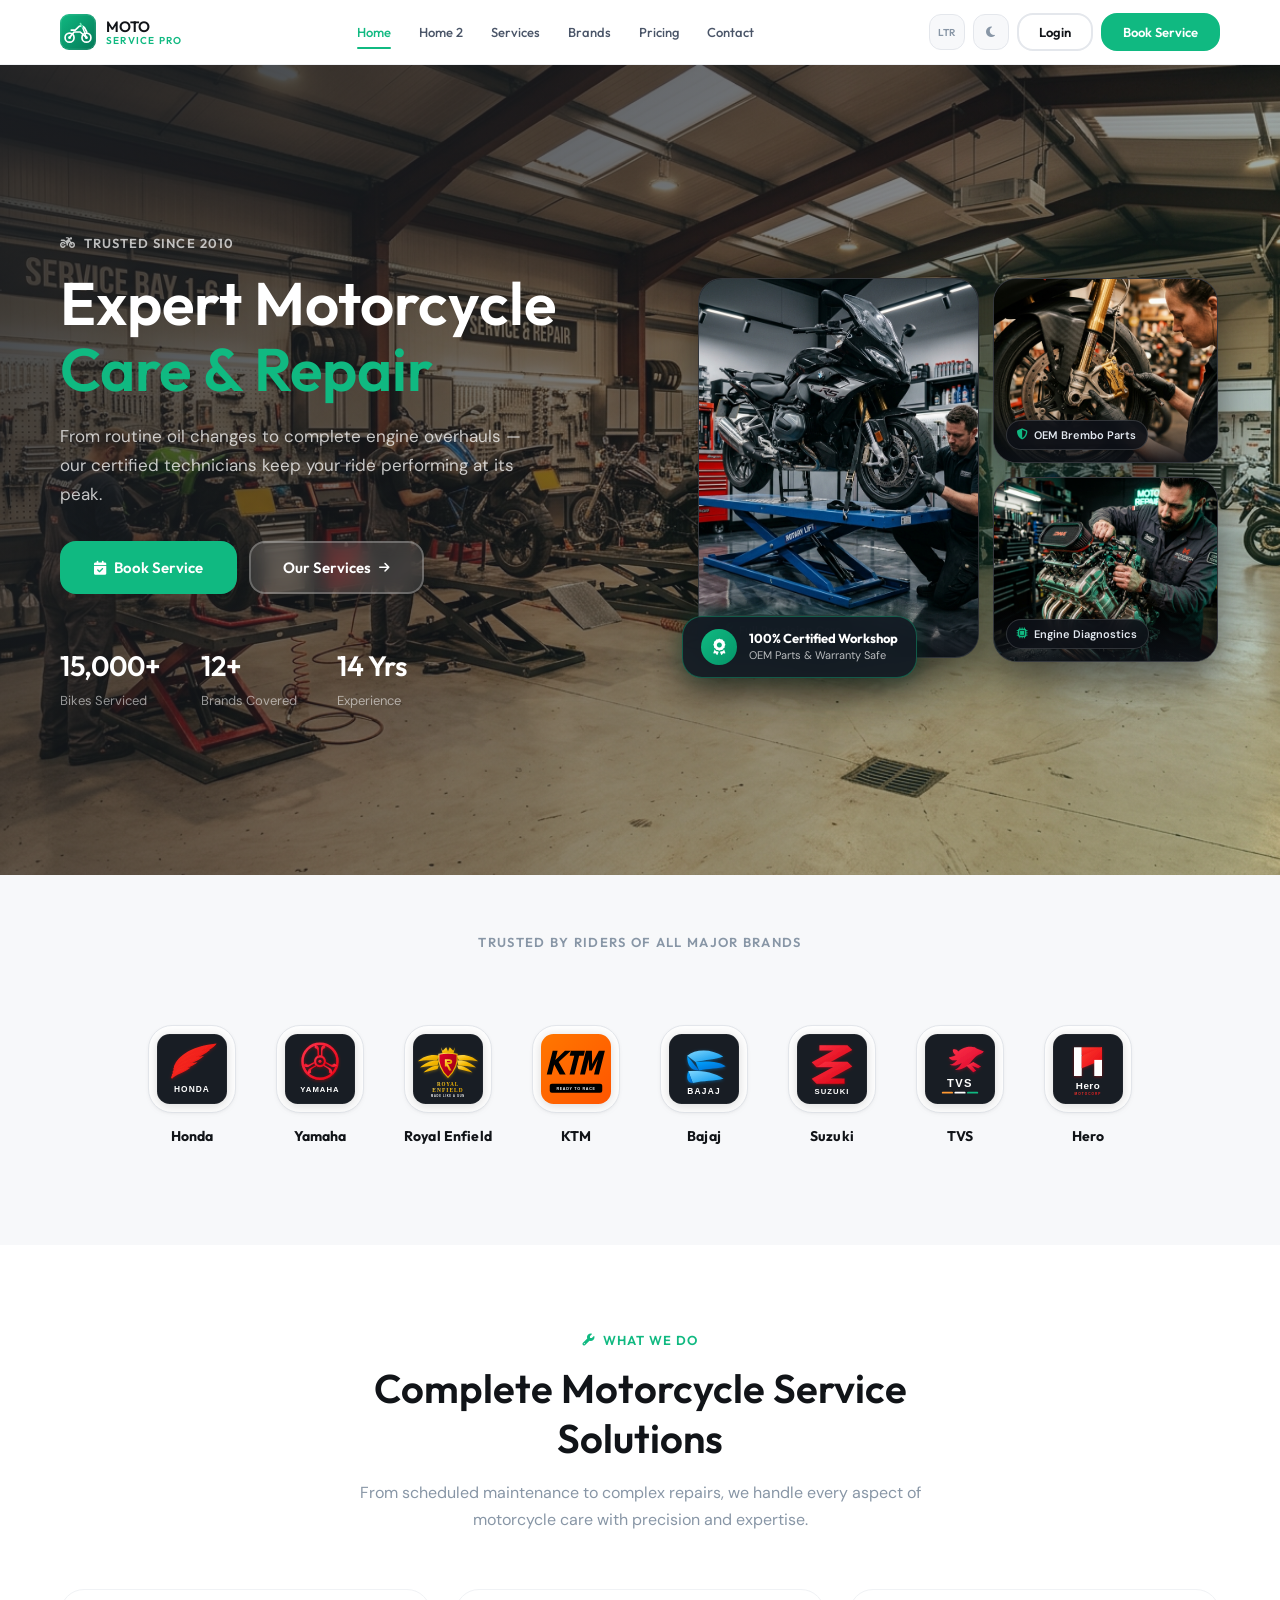
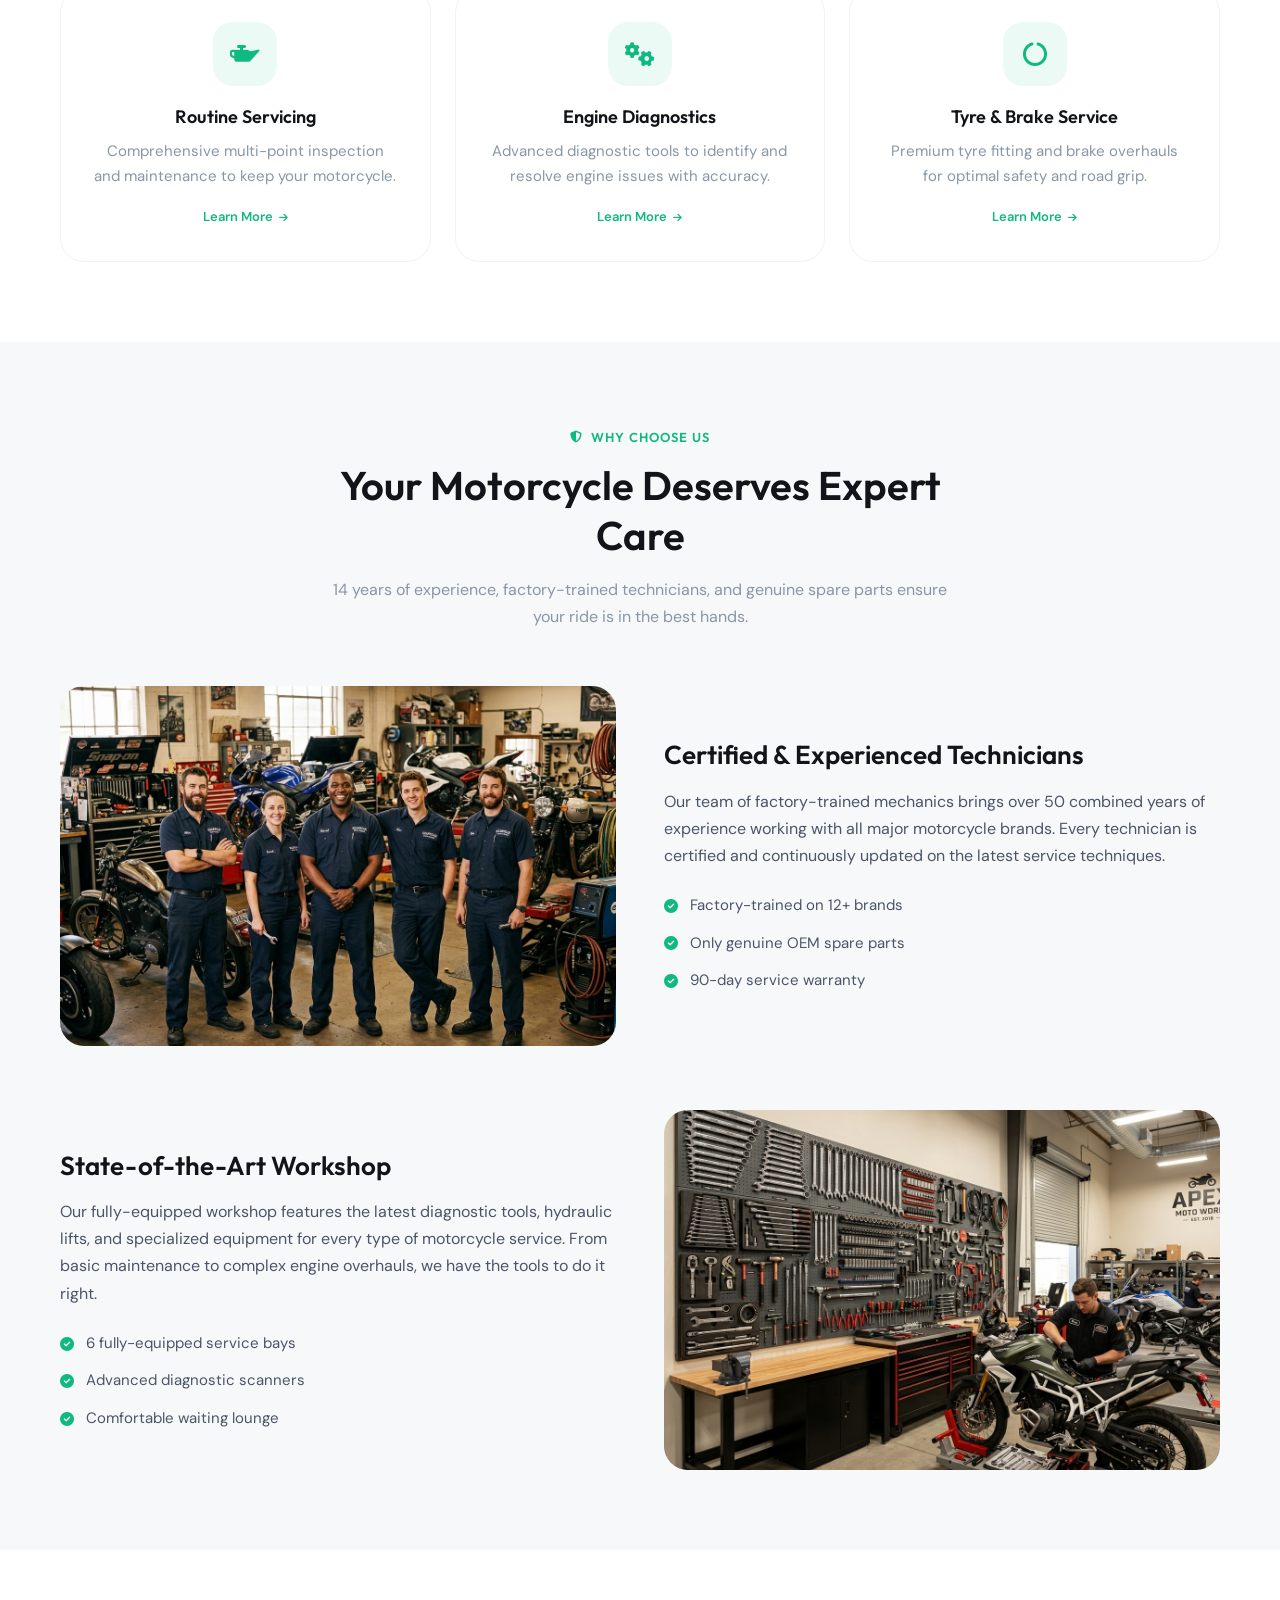
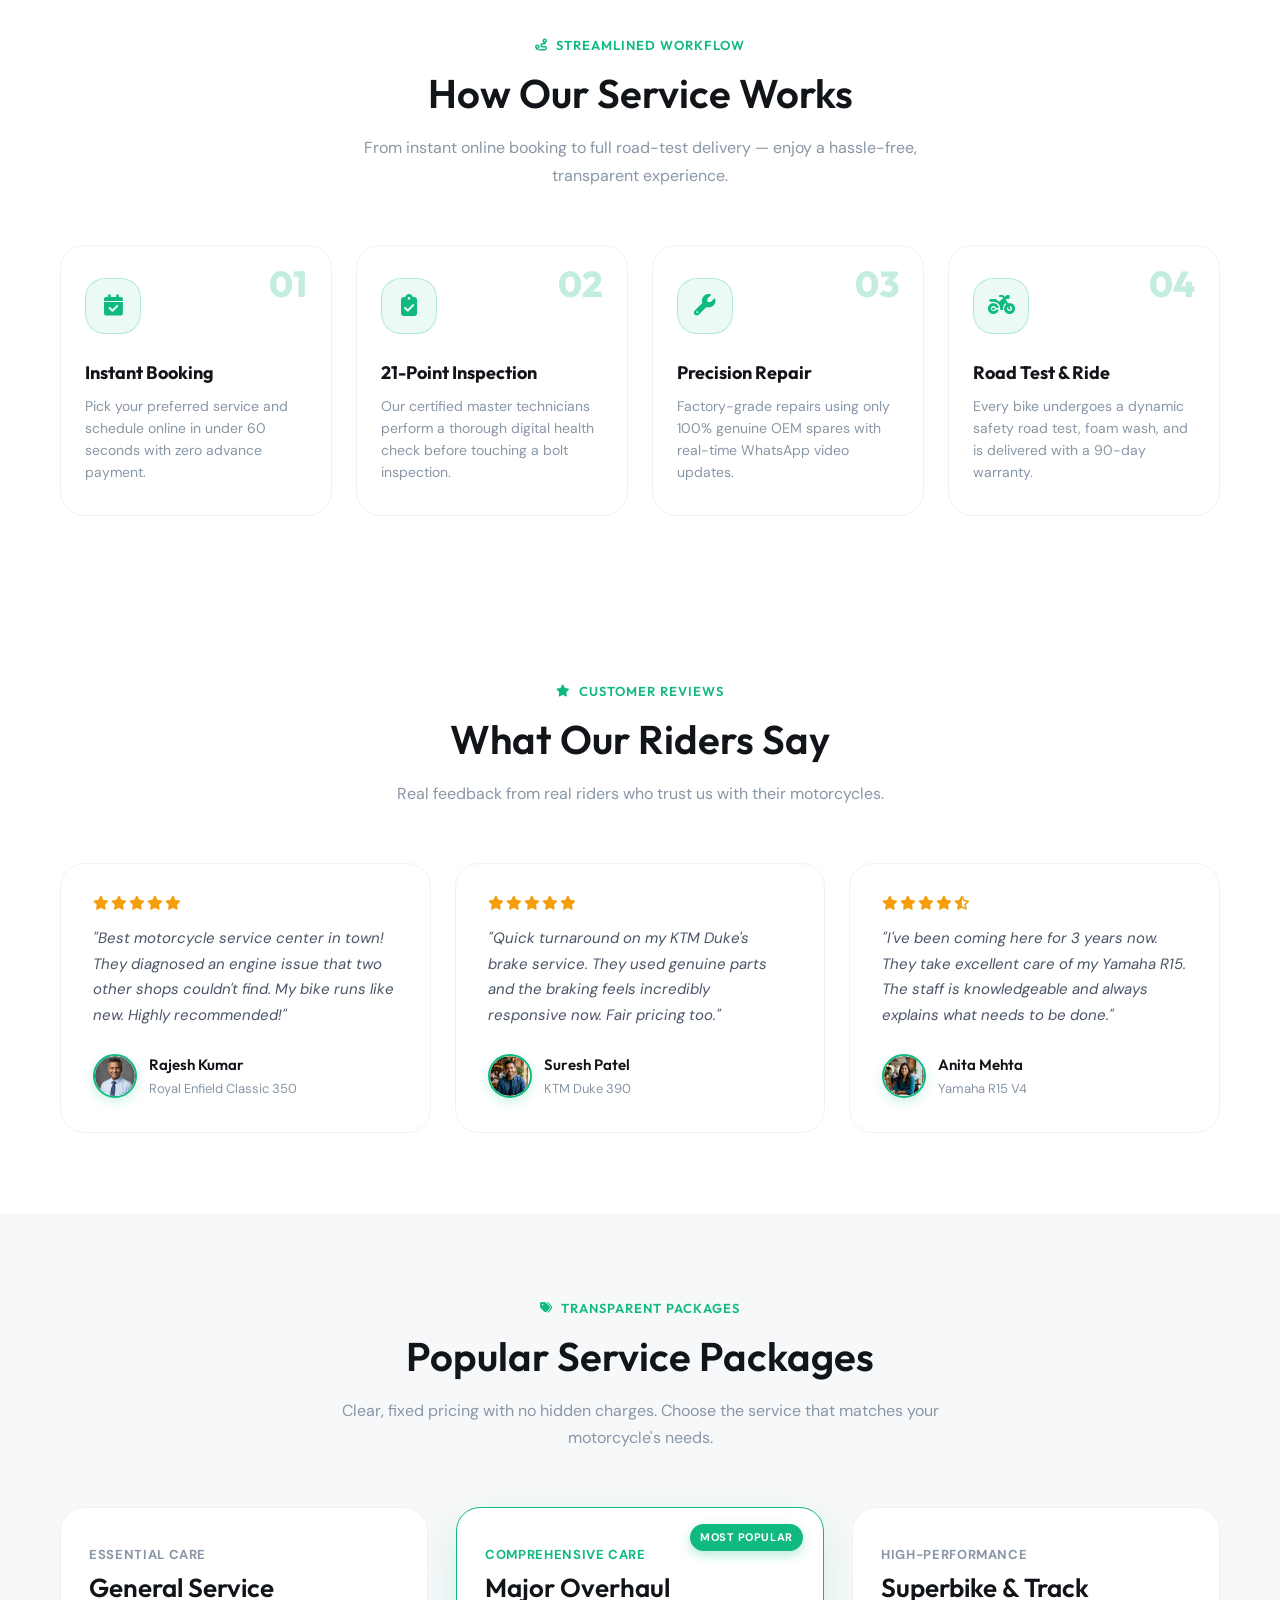
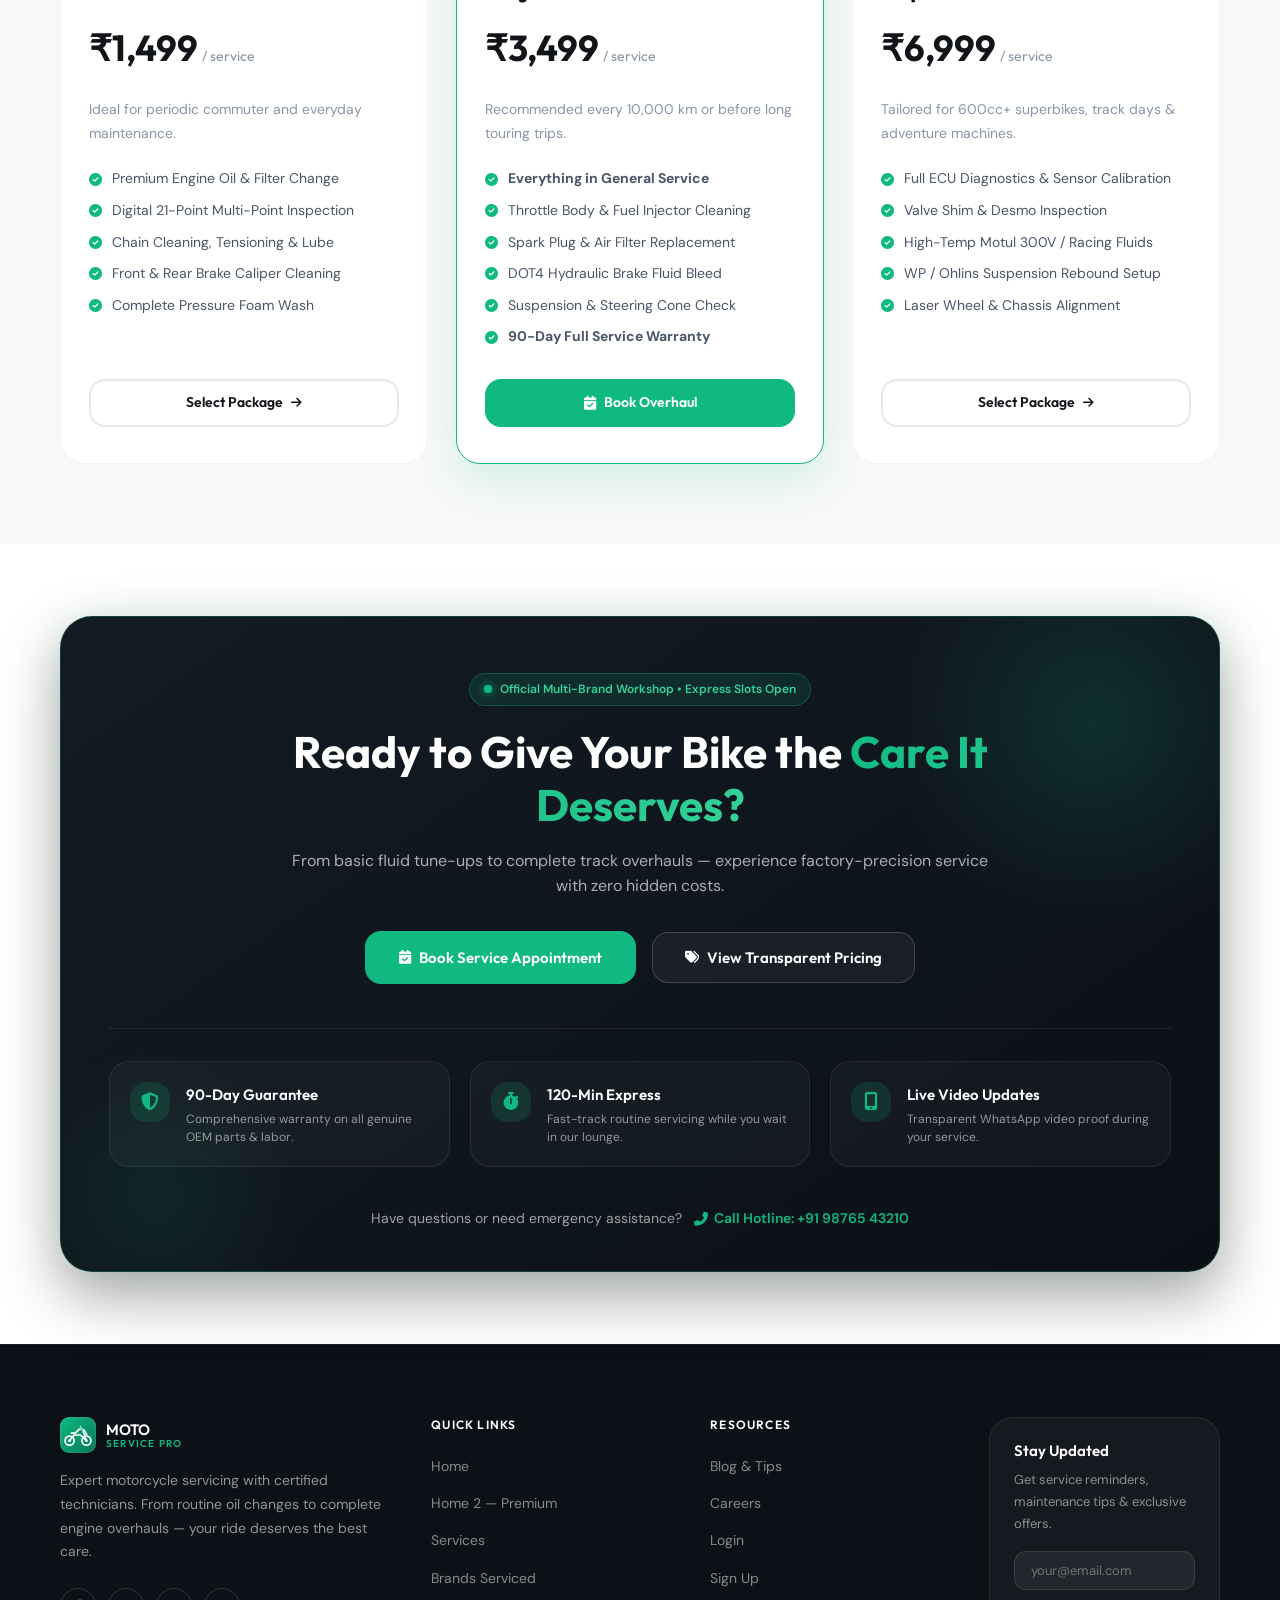
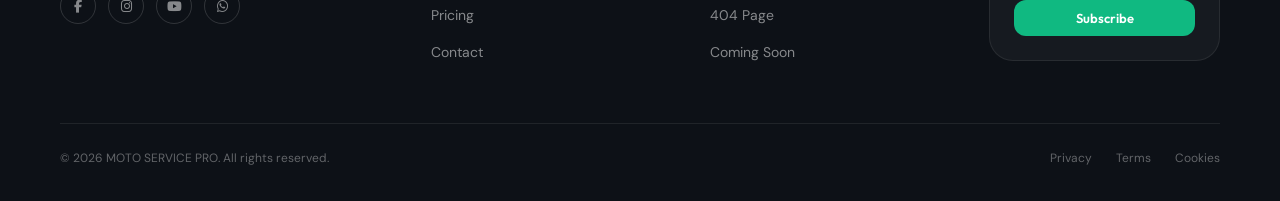
==== commit 250cad4d: "fix" ====
--- a/index.html
+++ b/index.html
@@ -383,6 +383,213 @@
             margin-top: 0.2rem;
             flex-shrink: 0;
         }
+
+        /* --- Hero 3-Image Collage --- */
+        .hero-grid {
+            display: grid;
+            grid-template-columns: 1.05fr 0.95fr;
+            gap: 3.5rem;
+            align-items: center;
+            width: 100%;
+        }
+
+        .hero-text-col {
+            max-width: 600px;
+        }
+
+        .hero-collage-wrap {
+            position: relative;
+            width: 100%;
+            max-width: 520px;
+            margin: 0 auto;
+        }
+
+        .hero-collage-glow {
+            position: absolute;
+            top: 50%;
+            left: 50%;
+            transform: translate(-50%, -50%);
+            width: 110%;
+            height: 110%;
+            background: radial-gradient(circle, rgba(16, 185, 129, 0.22) 0%, rgba(16, 185, 129, 0.05) 55%, transparent 75%);
+            filter: blur(40px);
+            pointer-events: none;
+            z-index: 0;
+        }
+
+        .hero-collage-grid {
+            position: relative;
+            z-index: 1;
+            display: grid;
+            grid-template-columns: 1.25fr 1fr;
+            gap: 0.875rem;
+            align-items: stretch;
+        }
+
+        .collage-card {
+            position: relative;
+            border-radius: var(--radius-2xl);
+            overflow: hidden;
+            border: 1px solid rgba(255, 255, 255, 0.16);
+            background: #0D1117;
+            box-shadow: 0 16px 40px rgba(0, 0, 0, 0.5);
+            transition: transform 0.4s cubic-bezier(0.16, 1, 0.3, 1), border-color 0.4s ease, box-shadow 0.4s ease;
+        }
+
+        .collage-card:hover {
+            transform: translateY(-5px) scale(1.02);
+            border-color: rgba(16, 185, 129, 0.6);
+            box-shadow: 0 20px 48px rgba(0, 0, 0, 0.65), 0 0 25px rgba(16, 185, 129, 0.25);
+        }
+
+        .collage-card-main {
+            height: 380px;
+        }
+
+        .collage-sub-stack {
+            display: flex;
+            flex-direction: column;
+            gap: 0.875rem;
+        }
+
+        .collage-card-sub {
+            height: 185px;
+        }
+
+        .collage-img {
+            width: 100%;
+            height: 100%;
+            object-fit: cover;
+            display: block;
+            transition: transform 0.6s cubic-bezier(0.16, 1, 0.3, 1);
+        }
+
+        .collage-card:hover .collage-img {
+            transform: scale(1.08);
+        }
+
+        .collage-card-overlay {
+            position: absolute;
+            bottom: 0;
+            left: 0;
+            right: 0;
+            padding: 0.75rem;
+            background: linear-gradient(to top, rgba(13, 17, 23, 0.92) 0%, transparent 100%);
+            display: flex;
+            align-items: flex-end;
+        }
+
+        .collage-tag {
+            background: rgba(13, 17, 23, 0.88);
+            backdrop-filter: blur(8px);
+            border: 1px solid rgba(255, 255, 255, 0.15);
+            color: #E2E8F0;
+            font-size: 0.6875rem;
+            font-weight: 600;
+            padding: 0.3rem 0.65rem;
+            border-radius: var(--radius-full);
+            display: inline-flex;
+            align-items: center;
+            gap: 0.375rem;
+        }
+
+        .collage-tag i {
+            color: var(--primary);
+        }
+
+        .hero-floating-badge {
+            position: absolute;
+            bottom: -1rem;
+            left: -1rem;
+            z-index: 2;
+            background: rgba(19, 27, 36, 0.94);
+            backdrop-filter: blur(14px);
+            border: 1px solid rgba(16, 185, 129, 0.4);
+            border-radius: var(--radius-xl);
+            padding: 0.75rem 1.125rem;
+            display: flex;
+            align-items: center;
+            gap: 0.75rem;
+            box-shadow: 0 12px 32px rgba(0, 0, 0, 0.5), 0 0 20px rgba(16, 185, 129, 0.2);
+            animation: heroBadgeFloat 4s ease-in-out infinite;
+        }
+
+        .floating-badge-icon {
+            width: 2.25rem;
+            height: 2.25rem;
+            border-radius: 50%;
+            background: linear-gradient(135deg, #10B981, #059669);
+            color: #fff;
+            display: flex;
+            align-items: center;
+            justify-content: center;
+            font-size: 1rem;
+            flex-shrink: 0;
+        }
+
+        .floating-badge-title {
+            font-size: 0.8125rem;
+            font-weight: 700;
+            color: #FFFFFF;
+            font-family: var(--font-heading);
+            line-height: 1.2;
+        }
+
+        .floating-badge-subtitle {
+            font-size: 0.6875rem;
+            color: rgba(255, 255, 255, 0.7);
+            line-height: 1.2;
+            margin-top: 0.15rem;
+        }
+
+        @keyframes heroBadgeFloat {
+            0%, 100% { transform: translateY(0px); }
+            50% { transform: translateY(-6px); }
+        }
+
+        [dir="rtl"] .hero-floating-badge {
+            left: auto;
+            right: -1rem;
+        }
+
+        @media (max-width: 992px) {
+            .hero-grid {
+                grid-template-columns: 1fr;
+                gap: 3rem;
+                text-align: center;
+            }
+            .hero-text-col {
+                max-width: 100%;
+            }
+            .hero-text-col p {
+                margin-left: auto;
+                margin-right: auto;
+            }
+            .hero-text-col div[style*="display:flex"] {
+                justify-content: center;
+            }
+            .hero-floating-badge {
+                left: 50%;
+                transform: translateX(-50%);
+                bottom: -1rem;
+            }
+            [dir="rtl"] .hero-floating-badge {
+                right: auto;
+                left: 50%;
+                transform: translateX(-50%);
+            }
+        }
+        @media (max-width: 576px) {
+            .hero-collage-grid {
+                grid-template-columns: 1fr;
+            }
+            .collage-card-main {
+                height: 240px;
+            }
+            .collage-card-sub {
+                height: 160px;
+            }
+        }
     </style>
 </head>
 <body>
@@ -396,38 +603,81 @@
         <img src="assets/images/hero-workshop.jpg" alt="Motorcycle workshop interior with mechanics servicing bikes">
     </div>
     <div class="hero-overlay"></div>
-    <div class="hero-content container" style="padding:2rem 1.25rem;">
-        <div style="max-width:640px;">
-            <div class="section-label" style="color:rgba(255,255,255,0.7);margin-bottom:1rem;">
-                <i class="fas fa-motorcycle"></i> Trusted Since 2010
-            </div>
-            <h1 style="color:#fff;font-size:clamp(2.25rem,6vw,3.75rem);margin-bottom:1.25rem;line-height:1.1;">
-                Expert Motorcycle<br><span style="color:#10B981;">Care & Repair</span>
-            </h1>
-            <p style="color:rgba(255,255,255,0.75);font-size:1.0625rem;max-width:480px;margin-bottom:2rem;line-height:1.7;">
-                From routine oil changes to complete engine overhauls — our certified technicians keep your ride performing at its peak.
-            </p>
-            <div style="display:flex;gap:0.75rem;flex-wrap:wrap;">
-                <a href="contact.html#booking-form" class="btn btn-primary btn-lg">
-                    <i class="fas fa-calendar-check"></i> Book Service
-                </a>
-                <a href="services.html" class="btn btn-lg" style="background:rgba(255,255,255,0.12);color:#fff;border-color:rgba(255,255,255,0.25);backdrop-filter:blur(8px);">
-                    Our Services <i class="fas fa-arrow-right" style="font-size:0.75rem;"></i>
-                </a>
-            </div>
-            <!-- Mini stats -->
-            <div style="display:flex;gap:2.5rem;margin-top:3rem;flex-wrap:wrap;">
-                <div>
-                    <div style="font-family:var(--font-heading);font-weight:600;font-size:1.75rem;color:#fff;" data-count="15000" data-suffix="+">0</div>
-                    <div style="font-size:0.8125rem;color:rgba(255,255,255,0.55);">Bikes Serviced</div>
-                </div>
-                <div>
-                    <div style="font-family:var(--font-heading);font-weight:600;font-size:1.75rem;color:#fff;" data-count="12" data-suffix="+">0</div>
-                    <div style="font-size:0.8125rem;color:rgba(255,255,255,0.55);">Brands Covered</div>
-                </div>
-                <div>
-                    <div style="font-family:var(--font-heading);font-weight:600;font-size:1.75rem;color:#fff;" data-count="14" data-suffix=" Yrs">0</div>
-                    <div style="font-size:0.8125rem;color:rgba(255,255,255,0.55);">Experience</div>
+    <div class="hero-content container" style="padding:2.5rem 1.25rem;">
+        <div class="hero-grid">
+            <div class="hero-text-col">
+                <div class="section-label" style="color:rgba(255,255,255,0.7);margin-bottom:1rem;">
+                    <i class="fas fa-motorcycle"></i> Trusted Since 2010
+                </div>
+                <h1 style="color:#fff;font-size:clamp(2.25rem,6vw,3.75rem);margin-bottom:1.25rem;line-height:1.1;">
+                    Expert Motorcycle<br><span style="color:#10B981;">Care & Repair</span>
+                </h1>
+                <p style="color:rgba(255,255,255,0.75);font-size:1.0625rem;max-width:480px;margin-bottom:2rem;line-height:1.7;">
+                    From routine oil changes to complete engine overhauls — our certified technicians keep your ride performing at its peak.
+                </p>
+                <div style="display:flex;gap:0.75rem;flex-wrap:wrap;">
+                    <a href="contact.html#booking-form" class="btn btn-primary btn-lg">
+                        <i class="fas fa-calendar-check"></i> Book Service
+                    </a>
+                    <a href="services.html" class="btn btn-lg" style="background:rgba(255,255,255,0.12);color:#fff;border-color:rgba(255,255,255,0.25);backdrop-filter:blur(8px);">
+                        Our Services <i class="fas fa-arrow-right" style="font-size:0.75rem;"></i>
+                    </a>
+                </div>
+                <!-- Mini stats -->
+                <div style="display:flex;gap:2.5rem;margin-top:3rem;flex-wrap:wrap;">
+                    <div>
+                        <div style="font-family:var(--font-heading);font-weight:600;font-size:1.75rem;color:#fff;" data-count="15000" data-suffix="+">0</div>
+                        <div style="font-size:0.8125rem;color:rgba(255,255,255,0.55);">Bikes Serviced</div>
+                    </div>
+                    <div>
+                        <div style="font-family:var(--font-heading);font-weight:600;font-size:1.75rem;color:#fff;" data-count="12" data-suffix="+">0</div>
+                        <div style="font-size:0.8125rem;color:rgba(255,255,255,0.55);">Brands Covered</div>
+                    </div>
+                    <div>
+                        <div style="font-family:var(--font-heading);font-weight:600;font-size:1.75rem;color:#fff;" data-count="14" data-suffix=" Yrs">0</div>
+                        <div style="font-size:0.8125rem;color:rgba(255,255,255,0.55);">Experience</div>
+                    </div>
+                </div>
+            </div>
+
+            <!-- Right: 3-Image Collage -->
+            <div class="hero-collage-wrap animate-on-scroll">
+                <div class="hero-collage-glow"></div>
+                <div class="hero-collage-grid">
+                    <!-- Main Large Featured Card -->
+                    <div class="collage-card collage-card-main">
+                        <img src="assets/images/hero-collage-1.jpg" alt="Master technician servicing motorcycle on hydraulic lift" class="collage-img">
+                        <div class="collage-card-overlay">
+                            <span class="collage-tag"><i class="fas fa-wrench"></i> Full Precision Care</span>
+                        </div>
+                    </div>
+                    
+                    <!-- Stack of 2 Secondary Cards -->
+                    <div class="collage-sub-stack">
+                        <div class="collage-card collage-card-sub">
+                            <img src="assets/images/hero-collage-2.jpg" alt="Brembo brake calibration and suspension tuning" class="collage-img">
+                            <div class="collage-card-overlay">
+                                <span class="collage-tag"><i class="fas fa-shield-halved"></i> OEM Brembo Parts</span>
+                            </div>
+                        </div>
+                        <div class="collage-card collage-card-sub">
+                            <img src="assets/images/hero-collage-3.jpg" alt="Certified master technician fine tuning motorcycle engine" class="collage-img">
+                            <div class="collage-card-overlay">
+                                <span class="collage-tag"><i class="fas fa-microchip"></i> Engine Diagnostics</span>
+                            </div>
+                        </div>
+                    </div>
+                </div>
+
+                <!-- Floating Certified Badge -->
+                <div class="hero-floating-badge">
+                    <div class="floating-badge-icon">
+                        <i class="fas fa-award"></i>
+                    </div>
+                    <div>
+                        <div class="floating-badge-title">100% Certified Workshop</div>
+                        <div class="floating-badge-subtitle">OEM Parts & Warranty Safe</div>
+                    </div>
                 </div>
             </div>
         </div>
@@ -493,7 +743,7 @@
                     <i class="fas fa-oil-can"></i>
                 </div>
                 <h4 style="margin-bottom:0.625rem;">Routine Servicing</h4>
-                <p style="font-size:0.9375rem;color:var(--text-muted);">Comprehensive multi-point inspection and maintenance to keep your motorcycle running smoothly.</p>
+                <p style="font-size:0.9375rem;color:var(--text-muted);">Comprehensive multi-point inspection and maintenance to keep your motorcycle.</p>
                 <a href="services.html" class="link-primary" style="display:inline-flex;align-items:center;gap:0.375rem;margin-top:1rem;">
                     Learn More <i class="fas fa-arrow-right" style="font-size:0.625rem;"></i>
                 </a>
@@ -504,7 +754,7 @@
                     <i class="fas fa-cogs"></i>
                 </div>
                 <h4 style="margin-bottom:0.625rem;">Engine Diagnostics</h4>
-                <p style="font-size:0.9375rem;color:var(--text-muted);">Advanced diagnostic tools to identify and resolve engine issues with pinpoint accuracy.</p>
+                <p style="font-size:0.9375rem;color:var(--text-muted);">Advanced diagnostic tools to identify and resolve engine issues with accuracy.</p>
                 <a href="services.html" class="link-primary" style="display:inline-flex;align-items:center;gap:0.375rem;margin-top:1rem;">
                     Learn More <i class="fas fa-arrow-right" style="font-size:0.625rem;"></i>
                 </a>
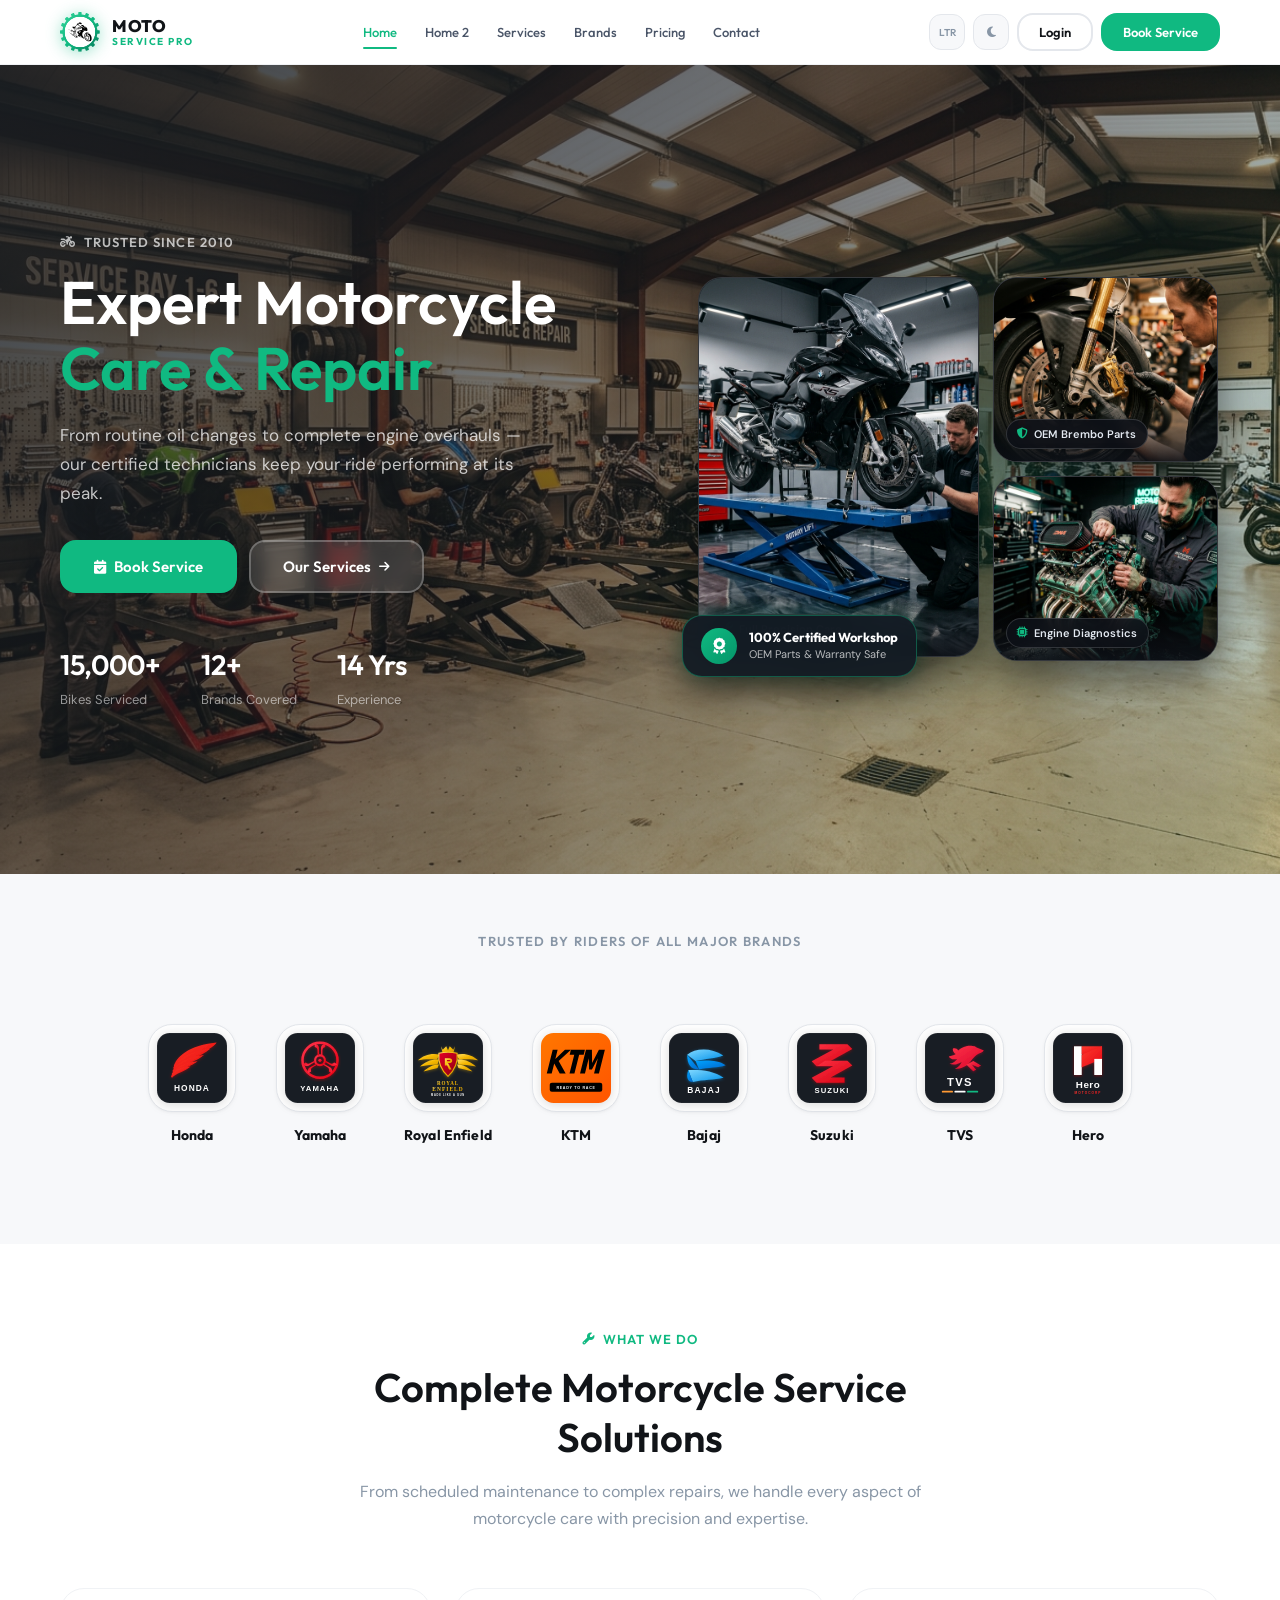
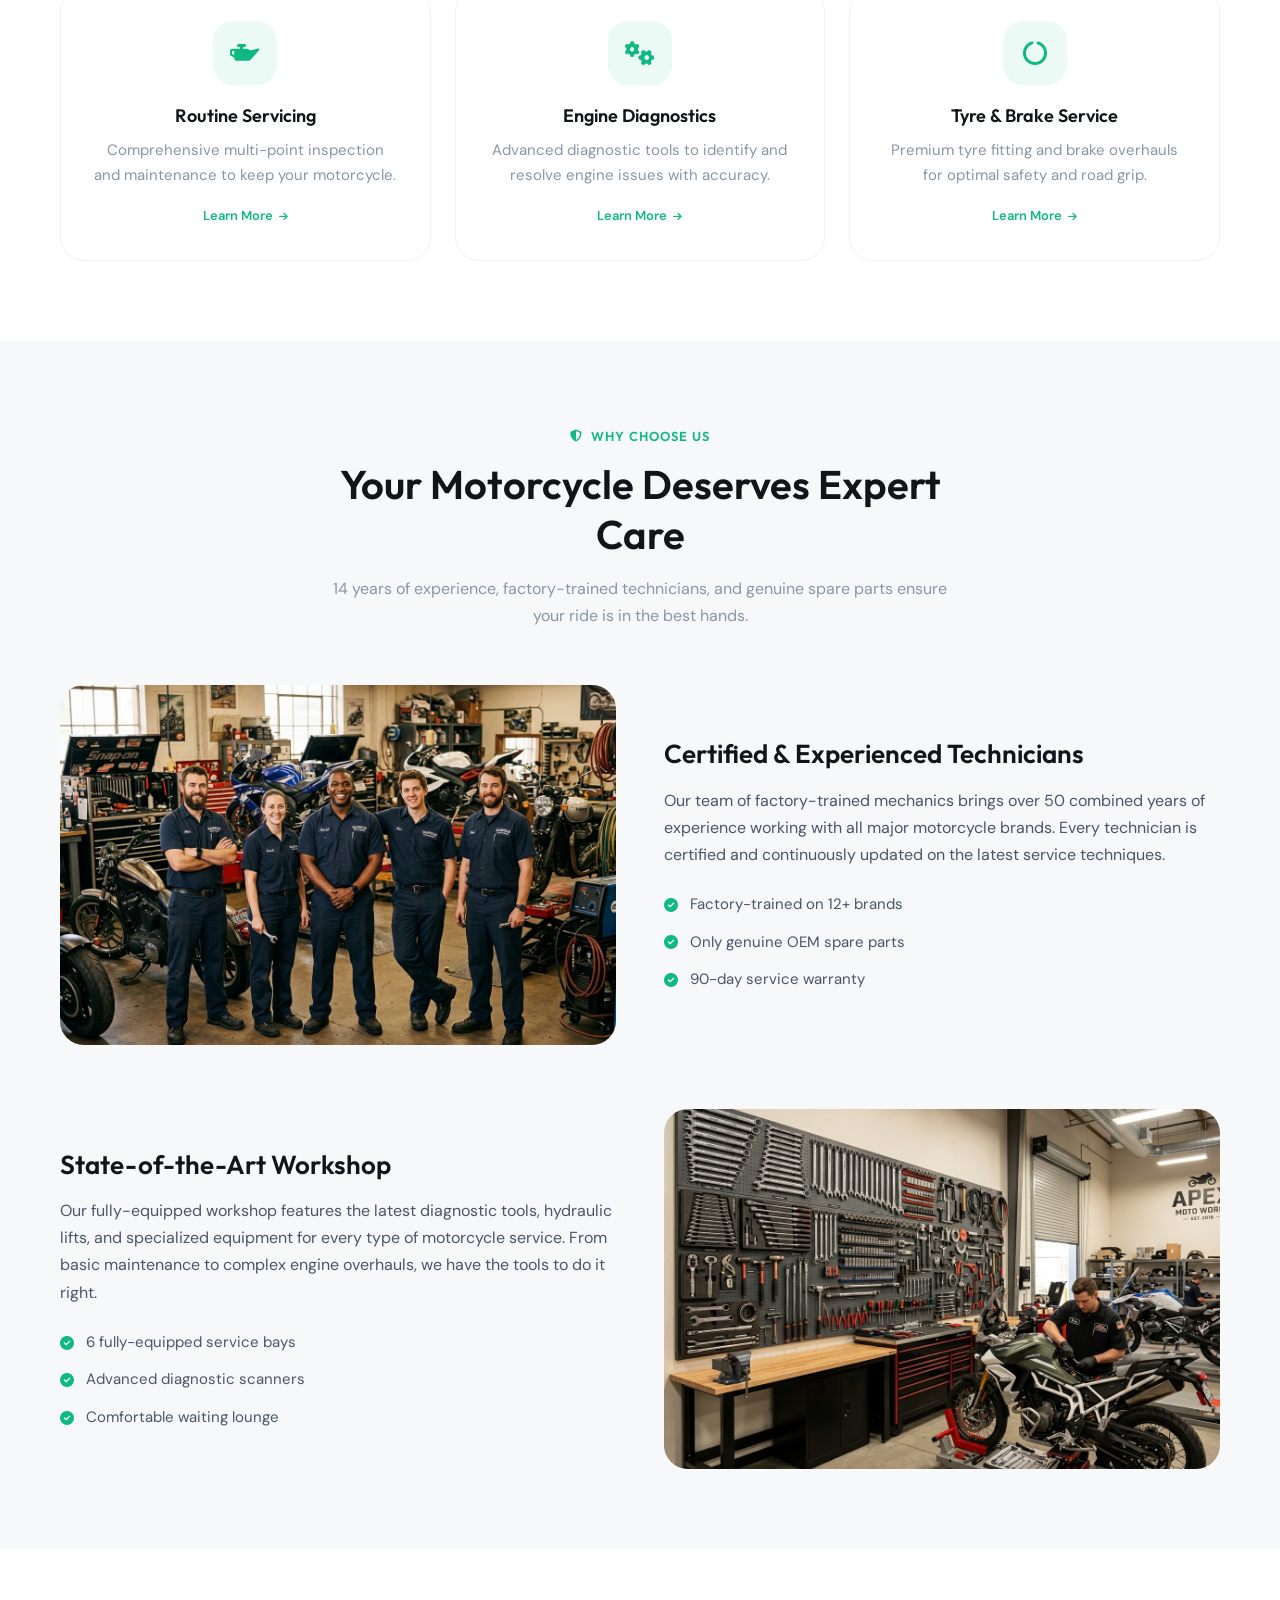
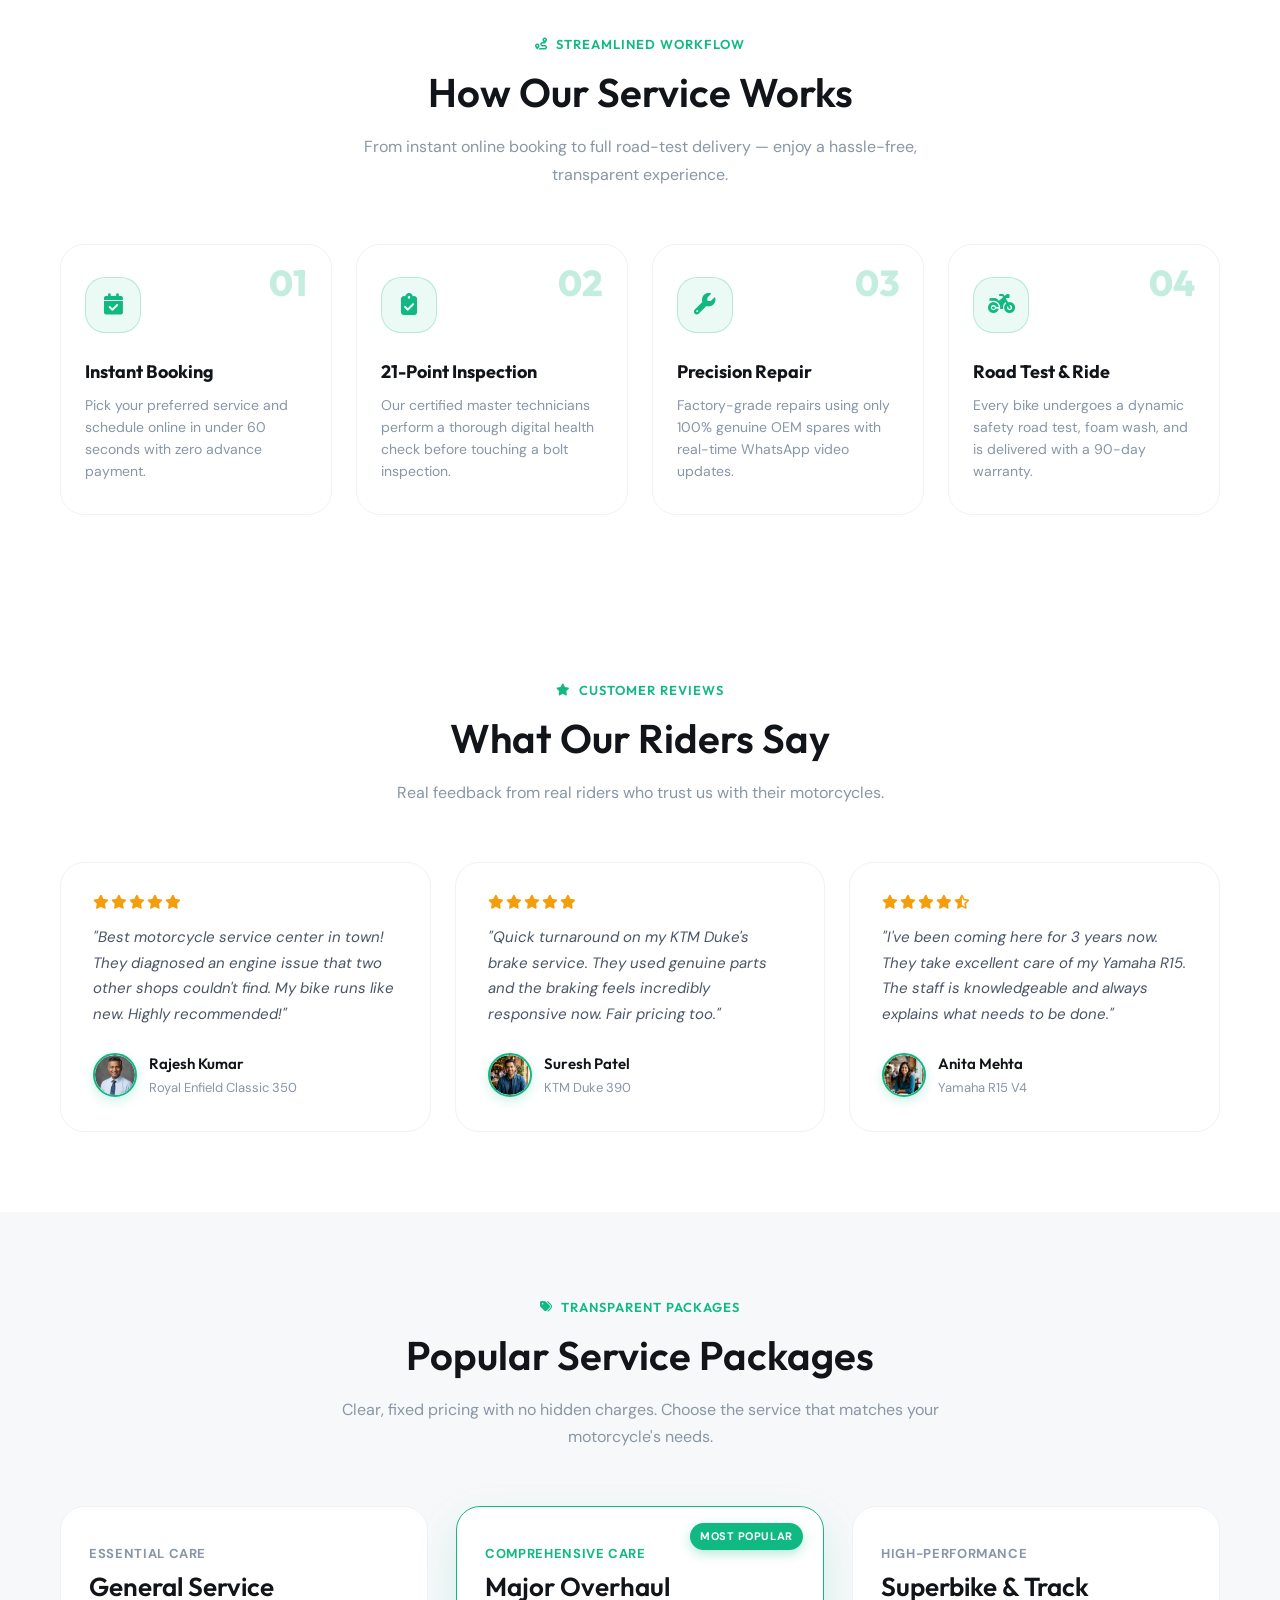
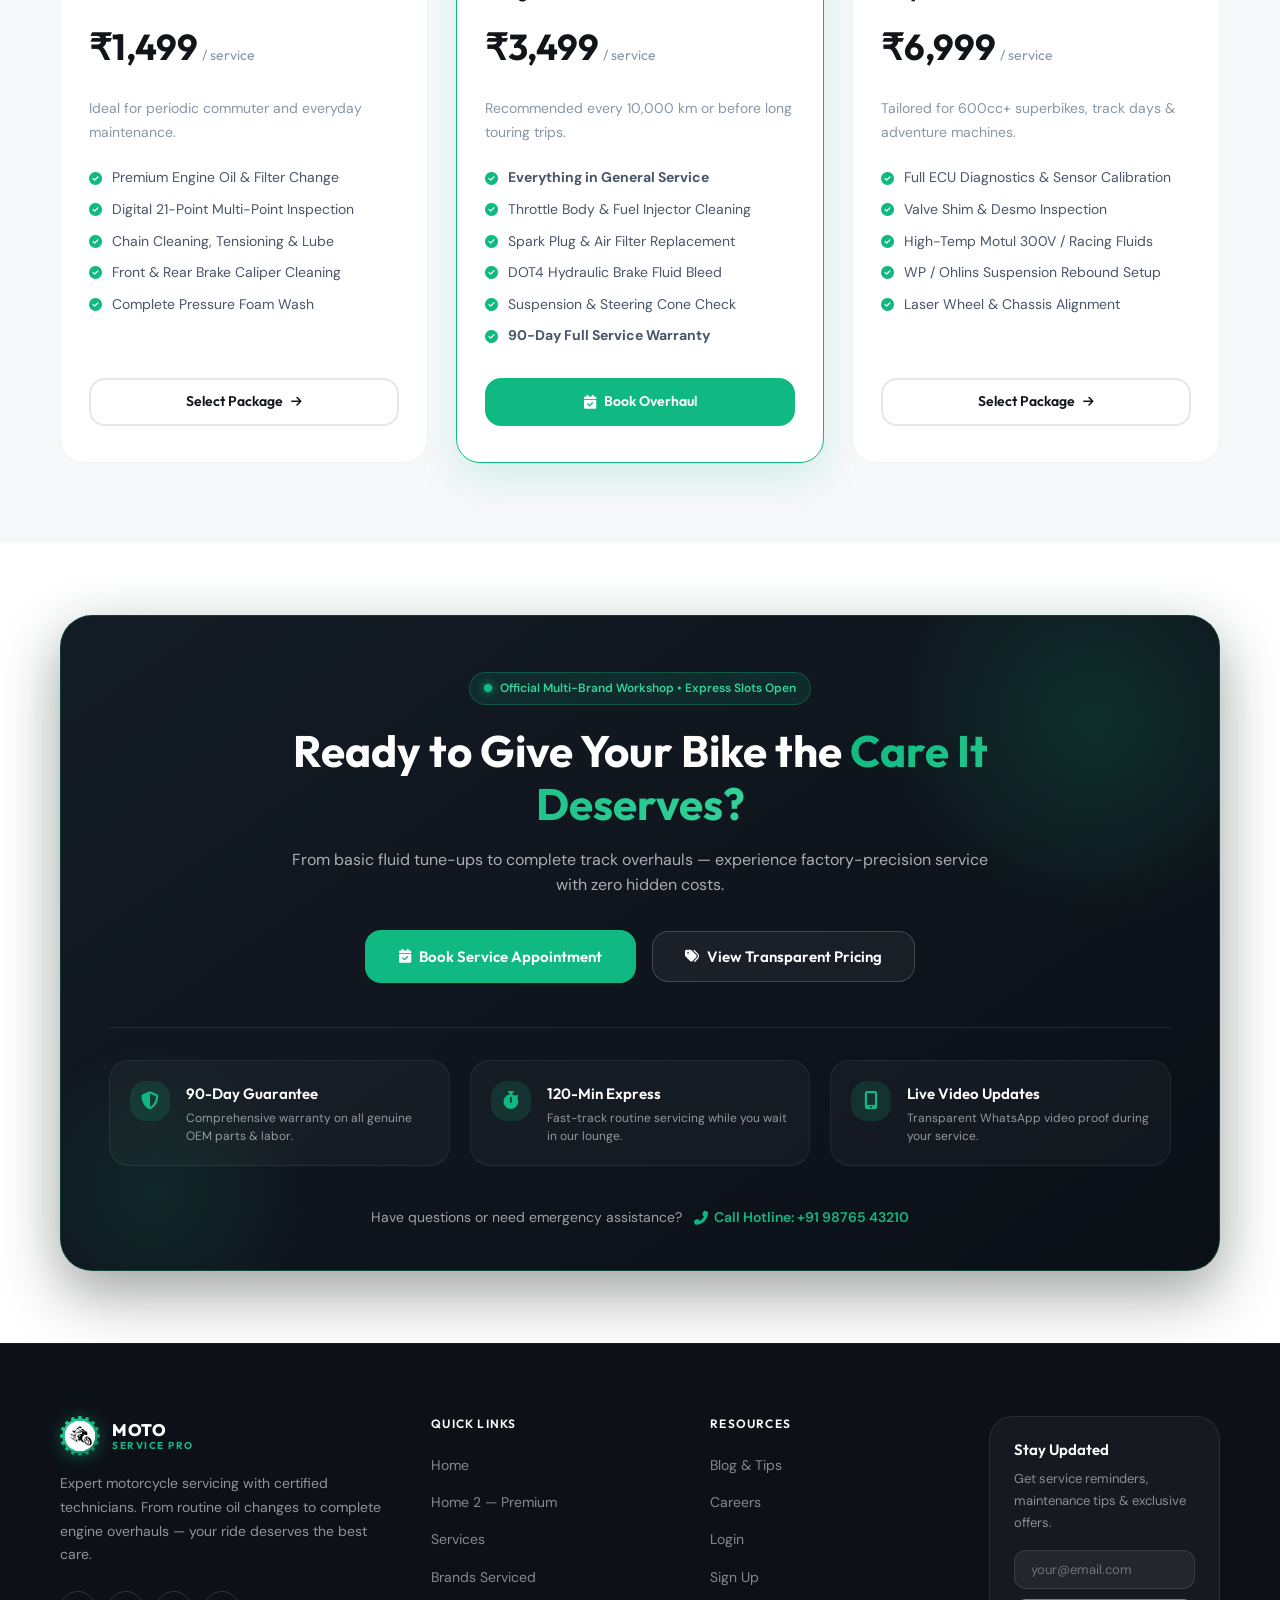
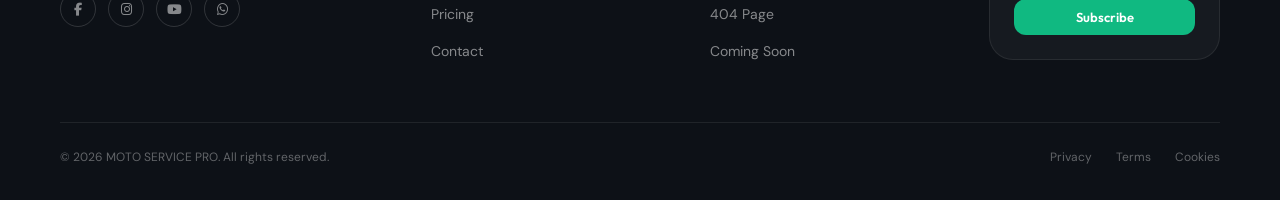
==== commit b88c2b58: "fix" ====
--- a/index.html
+++ b/index.html
@@ -616,7 +616,7 @@
                     From routine oil changes to complete engine overhauls — our certified technicians keep your ride performing at its peak.
                 </p>
                 <div style="display:flex;gap:0.75rem;flex-wrap:wrap;">
-                    <a href="contact.html#booking-form" class="btn btn-primary btn-lg">
+                    <a href="booking.html" class="btn btn-primary btn-lg">
                         <i class="fas fa-calendar-check"></i> Book Service
                     </a>
                     <a href="services.html" class="btn btn-lg" style="background:rgba(255,255,255,0.12);color:#fff;border-color:rgba(255,255,255,0.25);backdrop-filter:blur(8px);">
@@ -987,7 +987,7 @@
                     </div>
                 </div>
 
-                <a href="contact.html#booking-form" class="btn btn-secondary w-full" style="text-align:center;">
+                <a href="booking.html" class="btn btn-secondary w-full" style="text-align:center;">
                     Select Package <i class="fas fa-arrow-right" style="font-size:0.75rem;"></i>
                 </a>
             </div>
@@ -1011,7 +1011,7 @@
                     </div>
                 </div>
 
-                <a href="contact.html#booking-form" class="btn btn-primary w-full" style="text-align:center;">
+                <a href="booking.html" class="btn btn-primary w-full" style="text-align:center;">
                     <i class="fas fa-calendar-check"></i> Book Overhaul
                 </a>
             </div>
@@ -1033,7 +1033,7 @@
                     </div>
                 </div>
 
-                <a href="contact.html#booking-form" class="btn btn-secondary w-full" style="text-align:center;">
+                <a href="booking.html" class="btn btn-secondary w-full" style="text-align:center;">
                     Select Package <i class="fas fa-arrow-right" style="font-size:0.75rem;"></i>
                 </a>
             </div>
@@ -1062,7 +1062,7 @@
                         From basic fluid tune-ups to complete track overhauls — experience factory-precision service with zero hidden costs.
                     </p>
                     <div class="cta-index-actions">
-                        <a href="contact.html#booking-form" class="btn btn-primary btn-lg">
+                        <a href="booking.html" class="btn btn-primary btn-lg">
                             <i class="fas fa-calendar-check"></i> Book Service Appointment
                         </a>
                         <a href="pricing.html" class="btn btn-lg cta-glass-btn">
--- a/style.css
+++ b/style.css
@@ -1068,21 +1068,37 @@
     animation: pulse-glow 3s ease-in-out infinite;
 }
 
-/* --- Navbar --- */
+/* --- Navbar (Fixed Top) --- */
 .navbar {
-    position: sticky;
+    position: fixed;
     top: 0;
-    z-index: 100;
-    background: rgba(255,255,255,0.92);
-    backdrop-filter: blur(16px);
-    -webkit-backdrop-filter: blur(16px);
+    left: 0;
+    right: 0;
+    width: 100%;
+    z-index: 1000;
+    background: rgba(255, 255, 255, 0.94);
+    backdrop-filter: blur(20px);
+    -webkit-backdrop-filter: blur(20px);
     border-bottom: 1px solid var(--border-light);
-    transition: background-color 0.3s ease;
+    transition: background-color 0.3s ease, box-shadow 0.3s ease, border-color 0.3s ease;
 }
 
 .dark .navbar {
-    background: rgba(13,17,23,0.92);
+    background: rgba(13, 17, 23, 0.94);
     border-bottom-color: var(--border-default);
+}
+
+.navbar.scrolled {
+    box-shadow: 0 4px 20px rgba(0, 0, 0, 0.08);
+}
+
+.dark .navbar.scrolled {
+    box-shadow: 0 4px 24px rgba(0, 0, 0, 0.45);
+}
+
+.navbar-spacer {
+    height: 4rem;
+    width: 100%;
 }
 
 .nav-inner {
@@ -1098,13 +1114,27 @@
 .nav-logo {
     display: flex;
     align-items: center;
-    gap: 0.625rem;
+    gap: 0.75rem;
     flex-shrink: 0;
+    transition: var(--transition-fast);
+}
+
+.nav-logo:hover {
+    transform: scale(1.02);
+}
+
+.nav-logo-img {
+    filter: drop-shadow(0 2px 8px rgba(16, 185, 129, 0.4));
+    transition: transform var(--transition-fast);
+}
+
+.nav-logo:hover .nav-logo-img {
+    transform: rotate(12deg) scale(1.05);
 }
 
 .nav-logo-icon {
-    width: 2.25rem;
-    height: 2.25rem;
+    width: 2.375rem;
+    height: 2.375rem;
     border-radius: var(--radius-md);
     overflow: hidden;
 }
@@ -1118,23 +1148,24 @@
 .nav-logo-text {
     display: flex;
     flex-direction: column;
-    line-height: 1.15;
+    line-height: 1.1;
 }
 
 .nav-logo-text .brand-top {
     font-family: var(--font-heading);
-    font-weight: 600;
-    font-size: 0.9375rem;
+    font-weight: 800;
+    font-size: 1.05rem;
     color: var(--text-heading);
+    letter-spacing: 0.03em;
 }
 
 .nav-logo-text .brand-bottom {
     font-family: var(--font-heading);
-    font-weight: 600;
+    font-weight: 700;
     font-size: 0.625rem;
     color: var(--primary);
     text-transform: uppercase;
-    letter-spacing: 0.12em;
+    letter-spacing: 0.15em;
 }
 
 .nav-links {
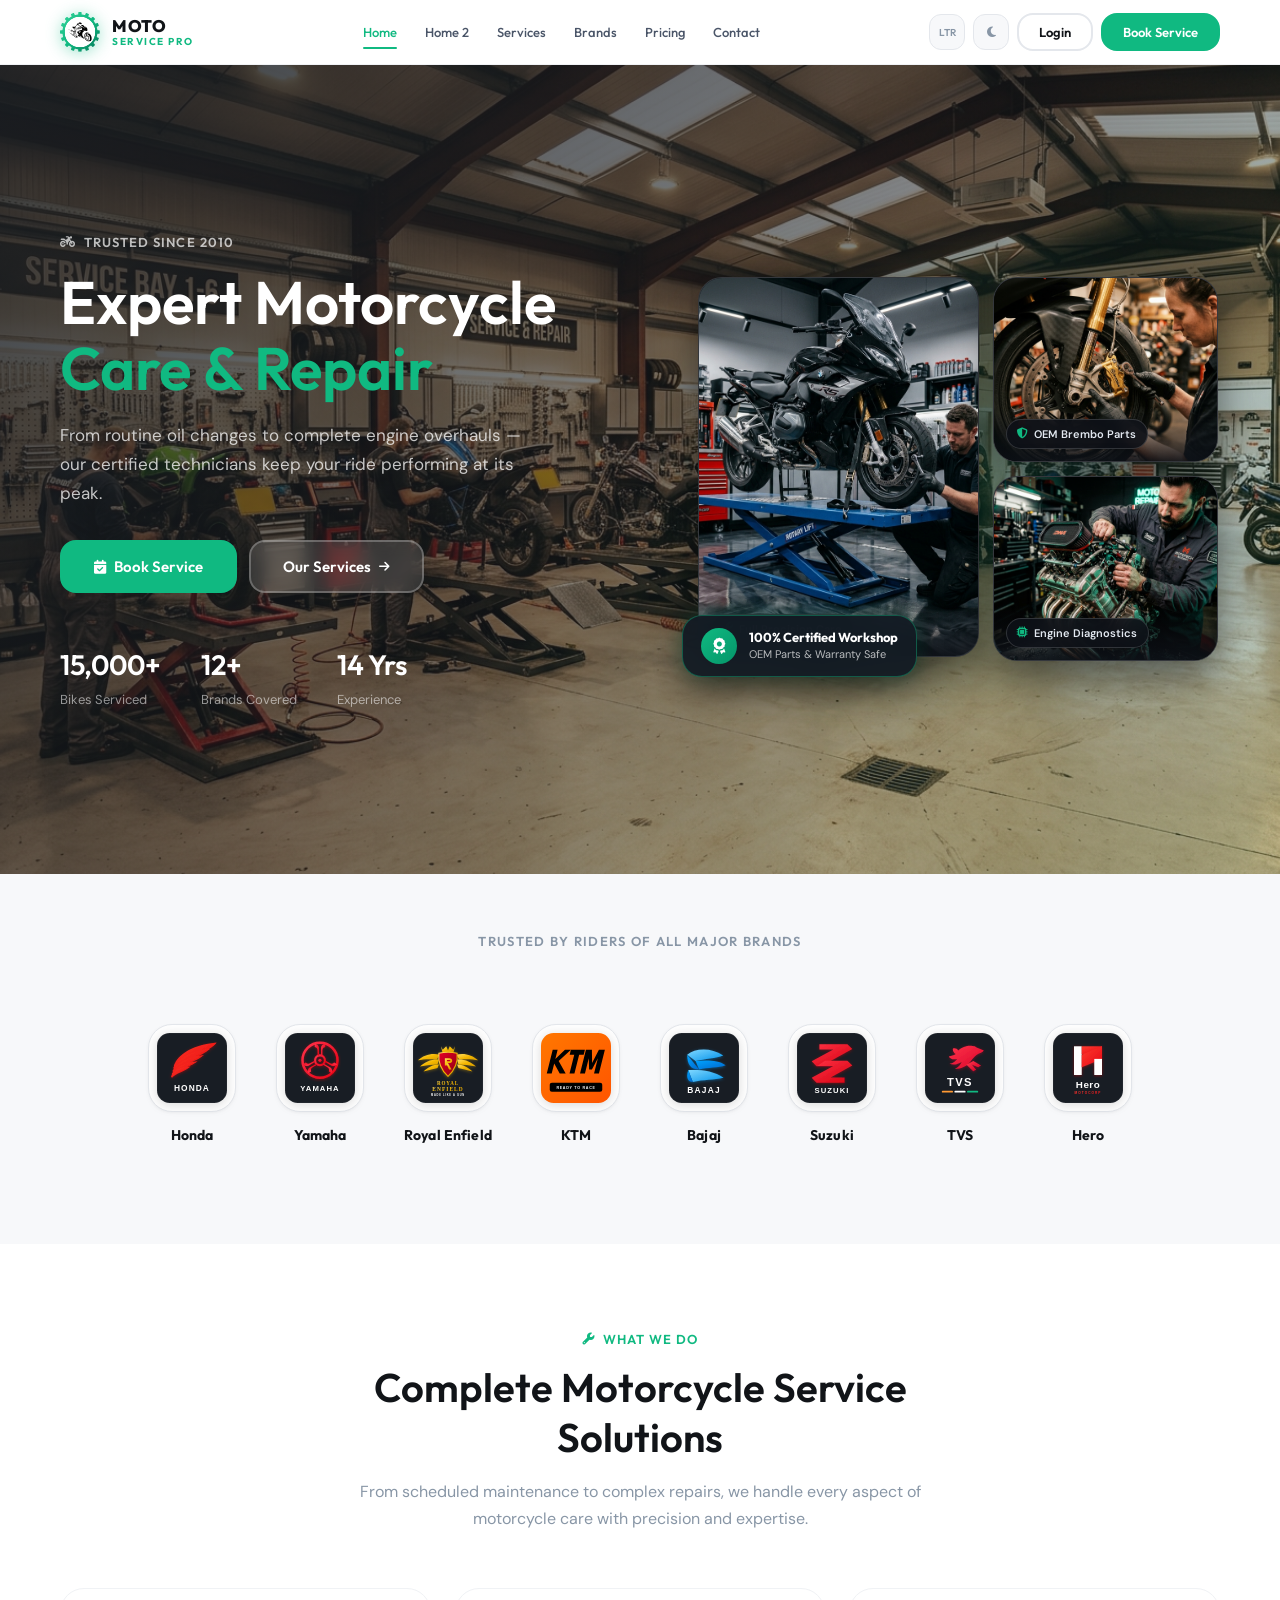
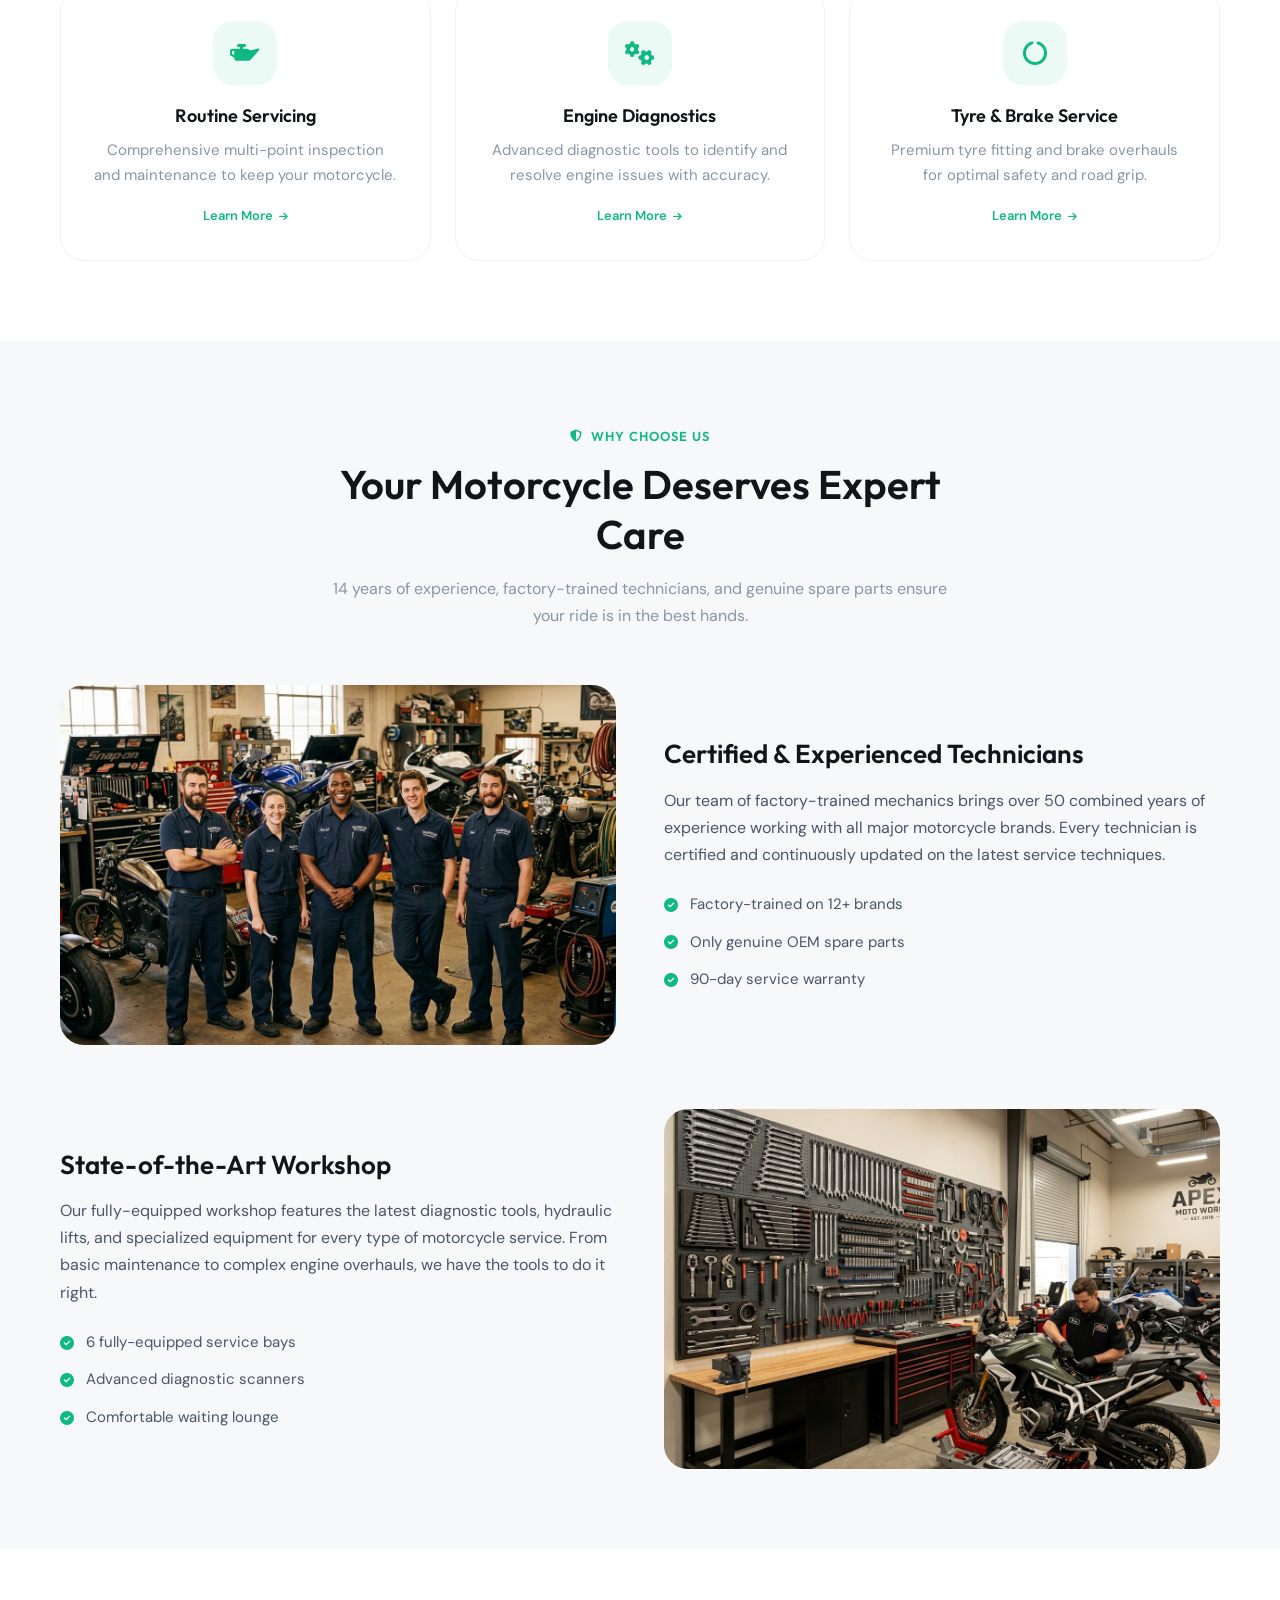
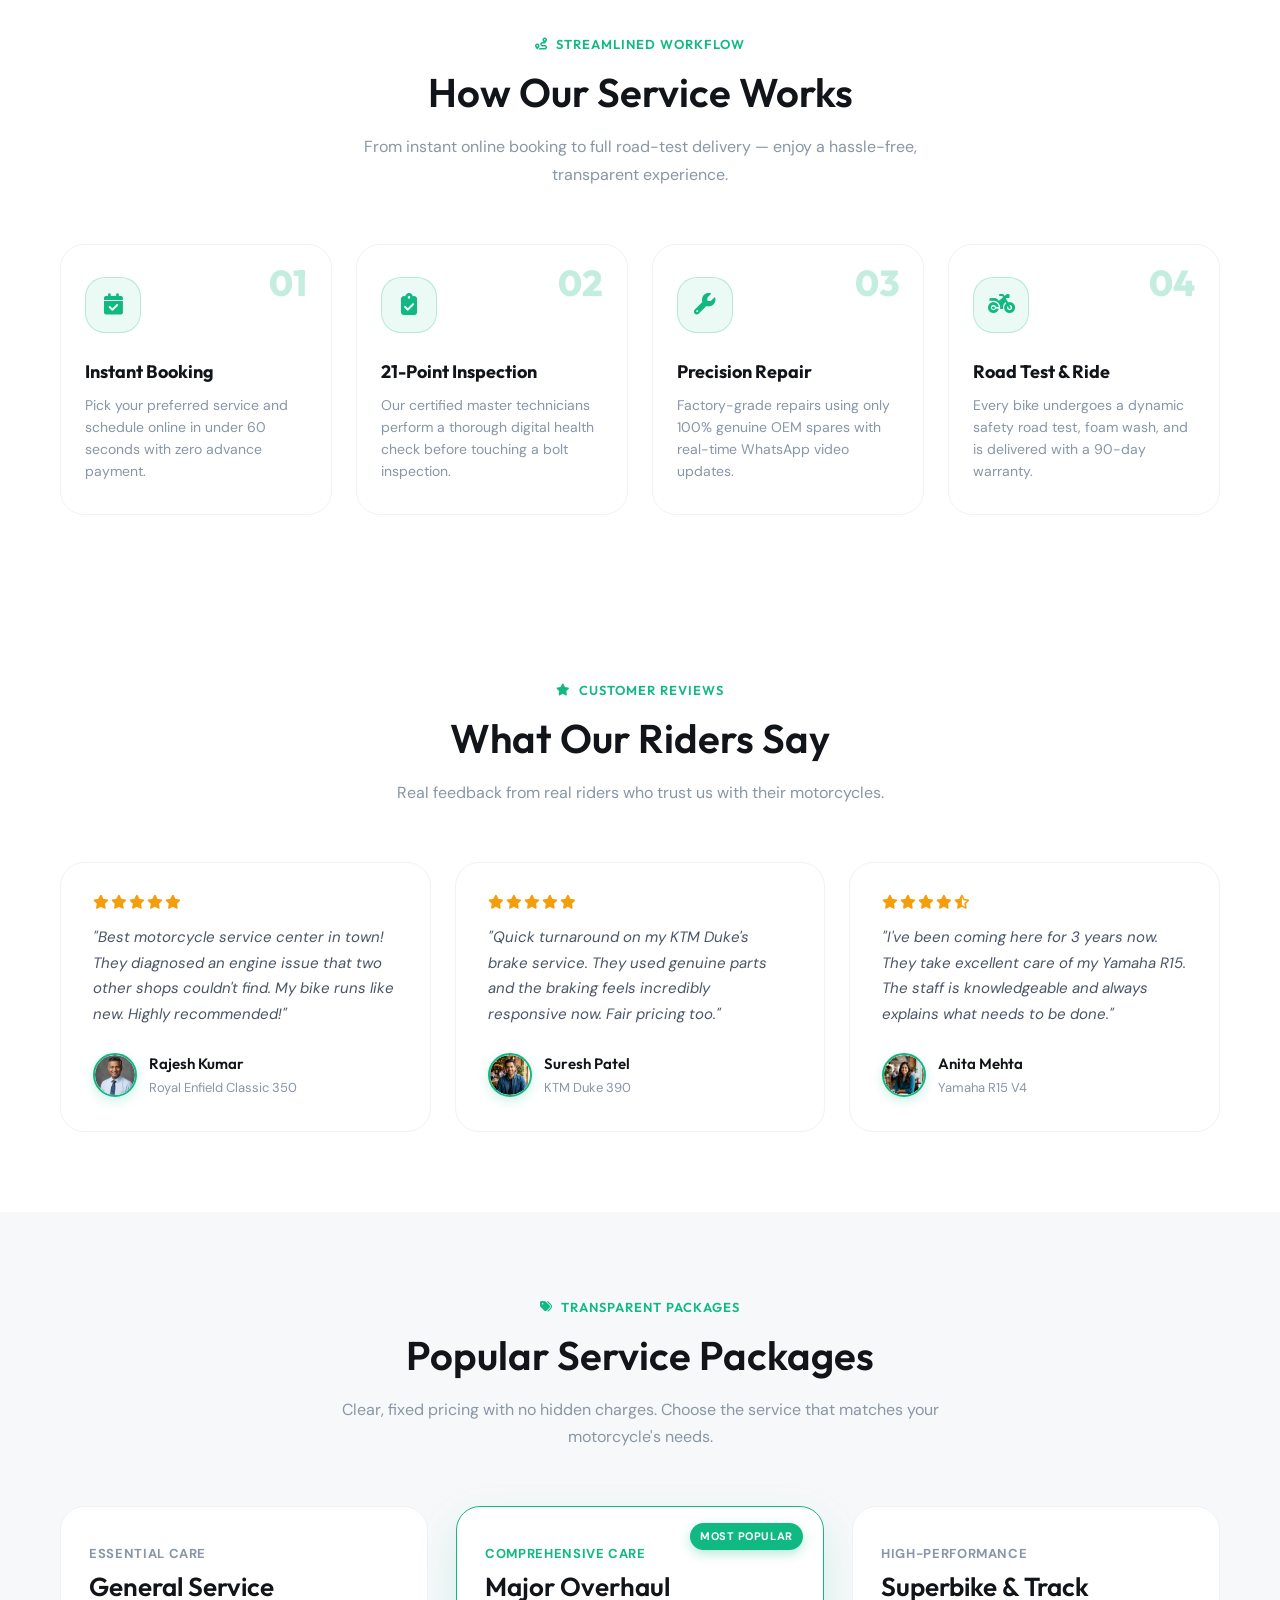
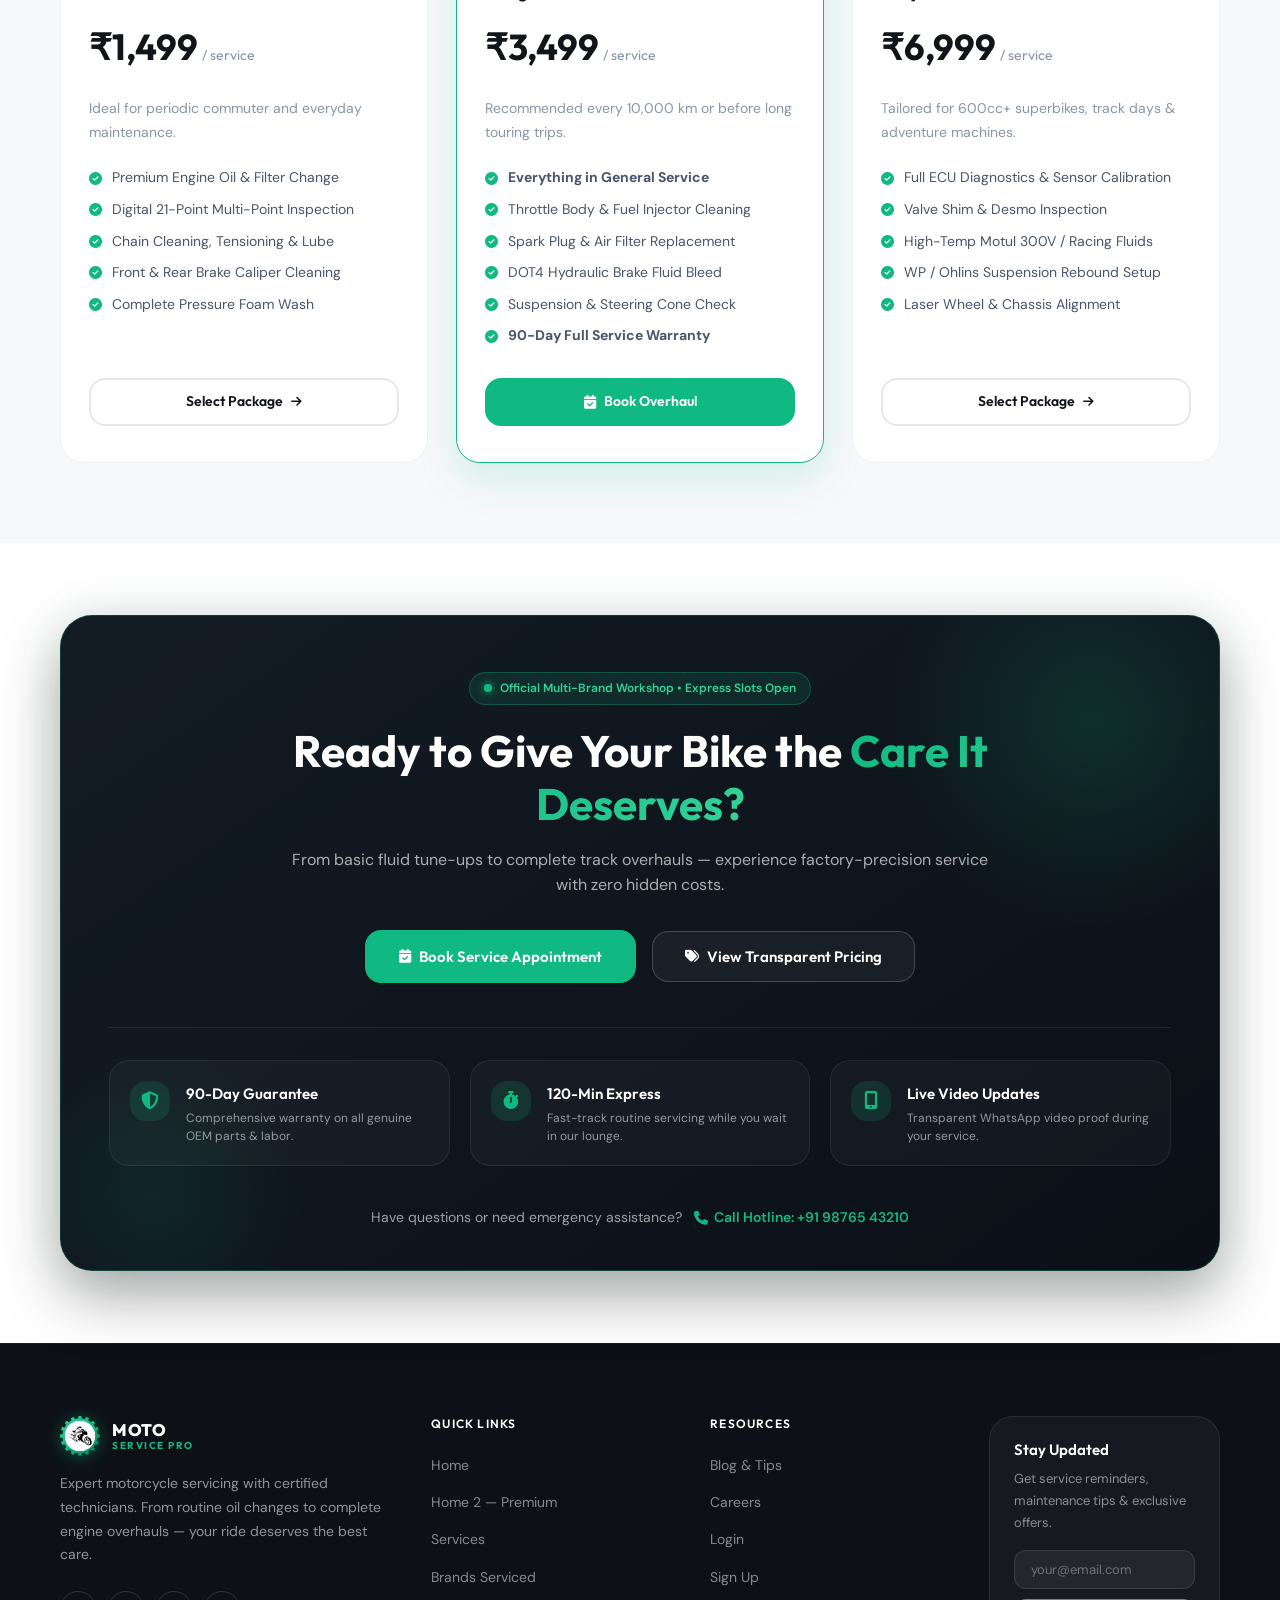
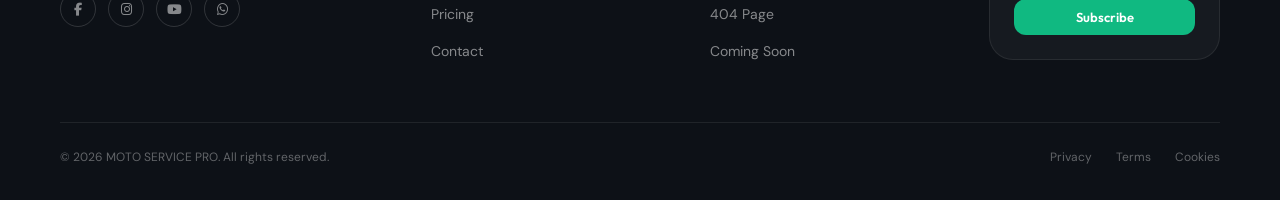
==== commit 965ced12: "fic" ====
--- a/index.html
+++ b/index.html
@@ -1099,7 +1099,7 @@
                 <!-- Assistance Footer Strip -->
                 <div class="cta-index-footer">
                     <span style="color:rgba(255,255,255,0.6);font-size:0.875rem;">Have questions or need emergency assistance?</span>
-                    <a href="tel:+919876543210" class="cta-hotline-link"><i class="fas fa-phone-alt"></i> Call Hotline: +91 98765 43210</a>
+                    <a href="tel:+919876543210" class="cta-hotline-link"><i class="fas fa-phone"></i> Call Hotline: +91 98765 43210</a>
                 </div>
             </div>
         </div>
--- a/style.css
+++ b/style.css
@@ -180,8 +180,20 @@
 @media (max-width: 1024px) {
     .grid-4 { grid-template-columns: repeat(2, 1fr); }
 }
+@media (max-width: 1024px) and (min-width: 769px) {
+    .grid-3 { grid-template-columns: repeat(2, 1fr); }
+    .grid-3 > *:last-child:nth-child(odd) {
+        grid-column: 1 / -1;
+        max-width: 520px;
+        width: 100%;
+        justify-self: center;
+    }
+}
 @media (max-width: 768px) {
     .grid-2, .grid-3, .grid-4 { grid-template-columns: 1fr; }
+    .grid-3 > *:last-child:nth-child(odd) {
+        max-width: 100%;
+    }
 }
 
 /* --- Flex Utilities --- */
@@ -927,11 +939,13 @@
 }
 
 /* --- Auth Pages --- */
+/* --- Auth Pages --- */
 .auth-page {
     min-height: 100vh;
     display: flex;
     flex-direction: column;
-    background: linear-gradient(160deg, var(--secondary) 0%, #0D1117 40%, var(--secondary) 100%);
+    overflow-x: hidden;
+    background: linear-gradient(160deg, #F0F4F8 0%, #E2E8F0 50%, #EDF2F7 100%);
 }
 
 .dark .auth-page {
@@ -959,20 +973,34 @@
     align-items: center;
     justify-content: center;
     border-radius: var(--radius-md);
-    background: rgba(255,255,255,0.08);
-    border: 1px solid rgba(255,255,255,0.12);
-    color: rgba(255,255,255,0.55);
+    background: var(--bg-card);
+    border: 1px solid var(--border-default);
+    color: var(--text-heading);
     font-size: 0.75rem;
     cursor: pointer;
     transition: var(--transition-fast);
 }
 
 .auth-toggle-btn:hover {
-    background: rgba(255,255,255,0.15);
+    background: var(--primary-subtle);
+    border-color: var(--primary);
+    color: var(--primary);
+}
+
+.dark .auth-toggle-btn {
+    background: rgba(255, 255, 255, 0.08);
+    border-color: rgba(255, 255, 255, 0.12);
+    color: rgba(255, 255, 255, 0.75);
+}
+
+.dark .auth-toggle-btn:hover {
+    background: rgba(255, 255, 255, 0.15);
     color: #fff;
 }
 
 .auth-card {
+    position: relative;
+    overflow: hidden;
     width: 100%;
     max-width: 440px;
     margin: 0 auto;
@@ -994,13 +1022,51 @@
 .auth-logo {
     display: flex;
     align-items: center;
-    gap: 0.75rem;
+    gap: 0.875rem;
     justify-content: center;
     margin-bottom: 2rem;
+    text-decoration: none;
+    transition: var(--transition-fast);
 }
 
 .auth-logo:hover {
-    opacity: 0.85;
+    transform: scale(1.02);
+}
+
+.auth-logo img {
+    width: 48px;
+    height: 48px;
+    object-fit: contain;
+    display: block;
+    filter: drop-shadow(0 2px 10px rgba(16, 185, 129, 0.35));
+    transition: transform var(--transition-fast);
+}
+
+.auth-logo:hover img {
+    transform: rotate(8deg) scale(1.05);
+}
+
+.auth-logo-text {
+    display: flex;
+    flex-direction: column;
+    line-height: 1.15;
+}
+
+.auth-logo-text .brand-top {
+    font-family: var(--font-heading);
+    font-weight: 800;
+    font-size: 1.375rem;
+    color: var(--text-heading);
+    letter-spacing: 0.04em;
+}
+
+.auth-logo-text .brand-bottom {
+    font-family: var(--font-heading);
+    font-weight: 700;
+    font-size: 0.75rem;
+    color: var(--primary);
+    text-transform: uppercase;
+    letter-spacing: 0.16em;
 }
 
 .social-login-grid {
@@ -1039,7 +1105,8 @@
     min-height: 100vh;
     display: flex;
     flex-direction: column;
-    background: linear-gradient(160deg, var(--secondary) 0%, #0D1117 40%, var(--secondary) 100%);
+    overflow-x: hidden;
+    background: linear-gradient(160deg, #F0F4F8 0%, #E2E8F0 50%, #EDF2F7 100%);
 }
 
 .dark .fullscreen-page {
@@ -1051,8 +1118,11 @@
     display: flex;
     align-items: center;
     justify-content: center;
-    padding: 2rem;
+    padding: 2rem 1.25rem;
     text-align: center;
+    position: relative;
+    overflow: hidden;
+    width: 100%;
 }
 
 .error-code {
@@ -1763,6 +1833,36 @@
     text-align: center;
 }
 
+[dir="rtl"] .form-label {
+    text-align: right;
+}
+
+[dir="rtl"] .form-input {
+    text-align: right;
+}
+
+[dir="rtl"] input[type="tel"].form-input,
+[dir="rtl"] input[type="tel"] {
+    direction: ltr;
+    text-align: right;
+    unicode-bidi: isolate;
+}
+
+[dir="rtl"] .password-wrapper .form-input {
+    padding-right: 1rem;
+    padding-left: 3rem;
+}
+
+[dir="rtl"] .password-toggle {
+    right: auto;
+    left: 1rem;
+}
+
+[dir="rtl"] .checkbox-wrapper {
+    flex-direction: row-reverse;
+    justify-content: flex-end;
+}
+
 [dir="rtl"] select.form-input {
     background-position: left 1rem center;
     padding-right: 1rem;
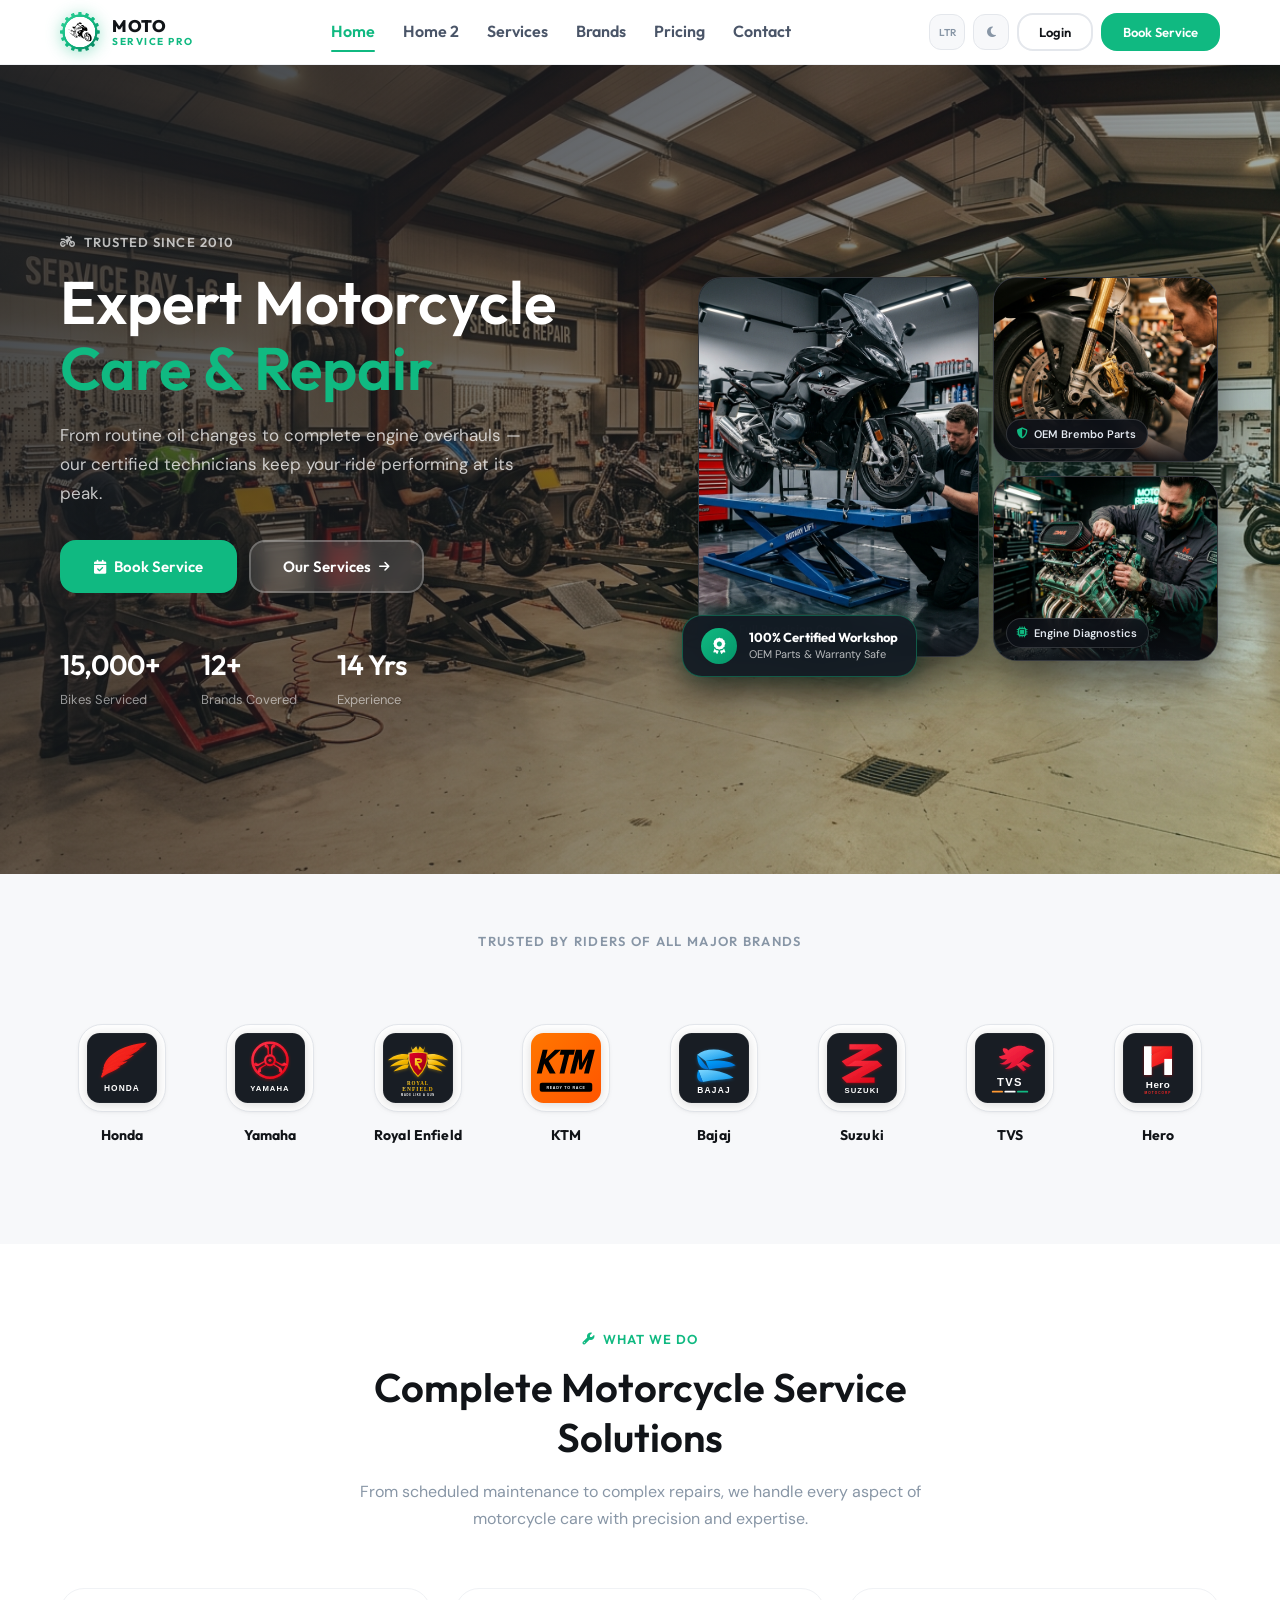
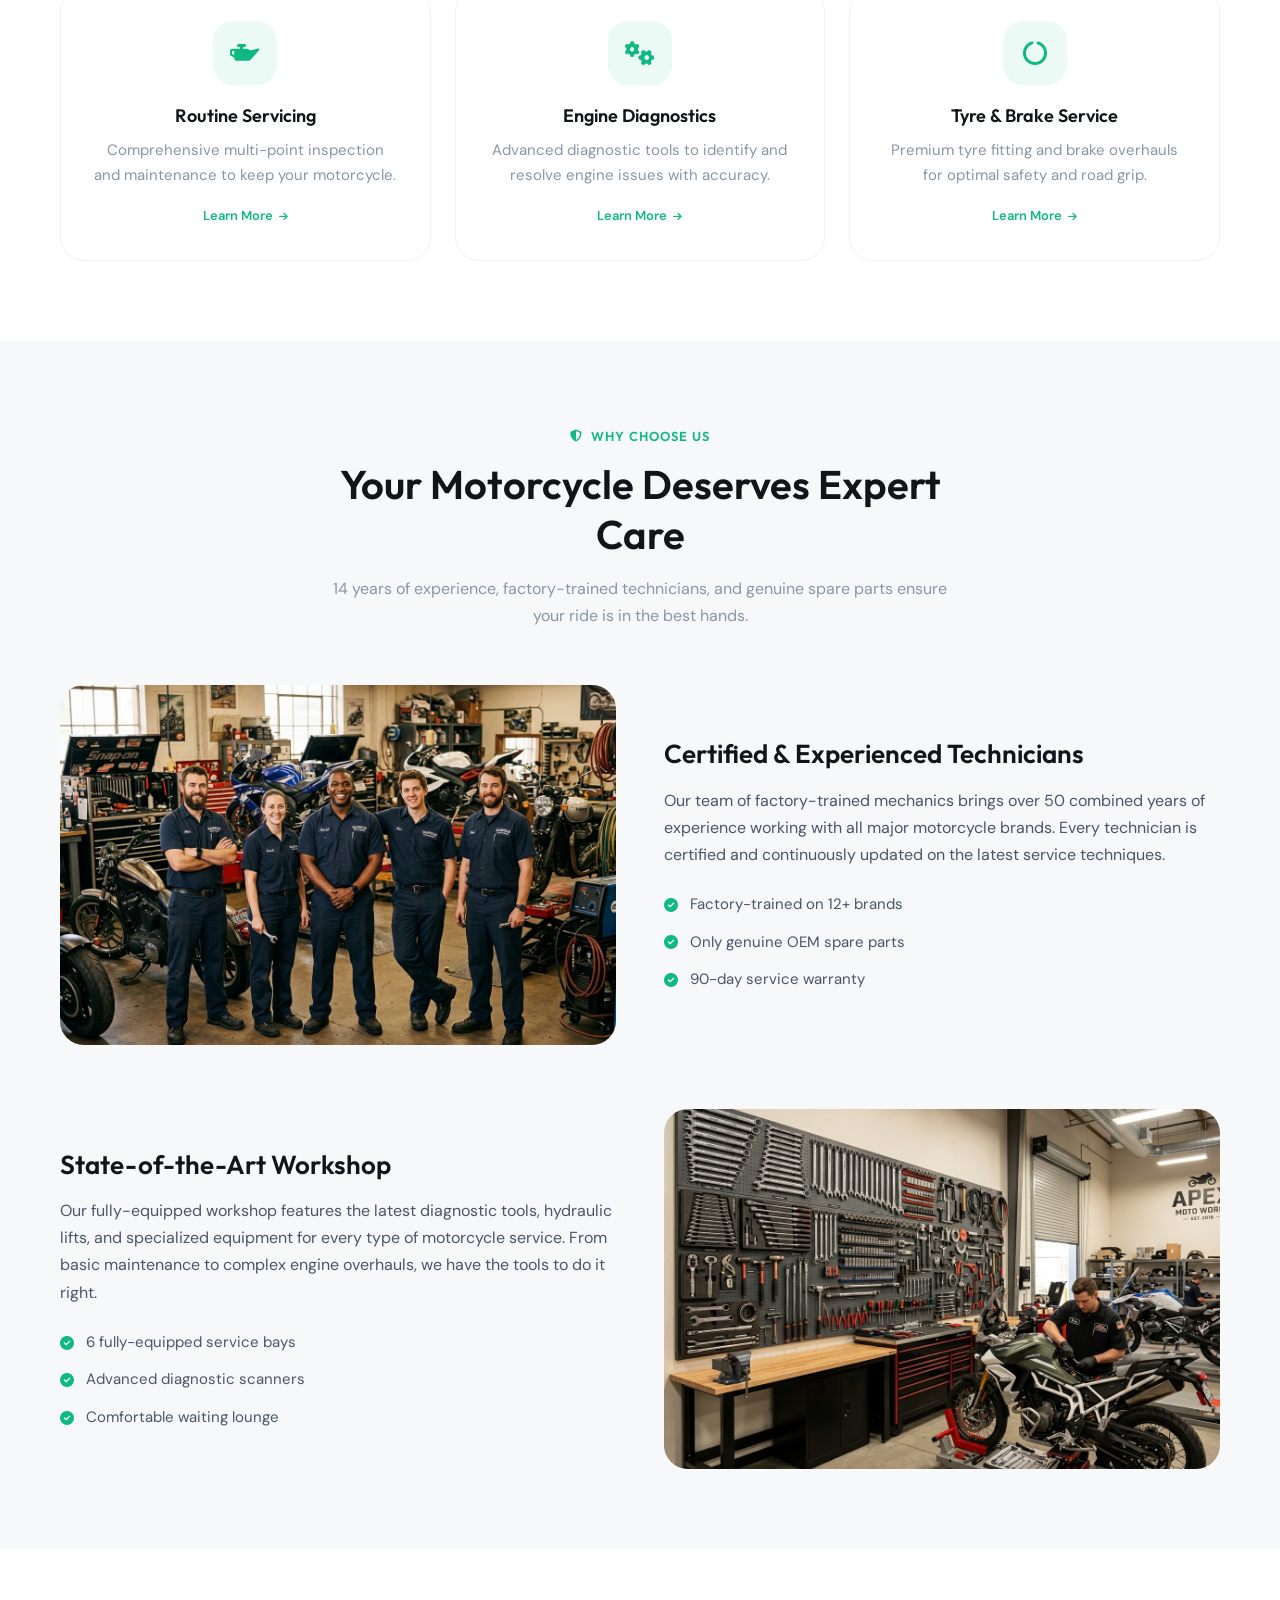
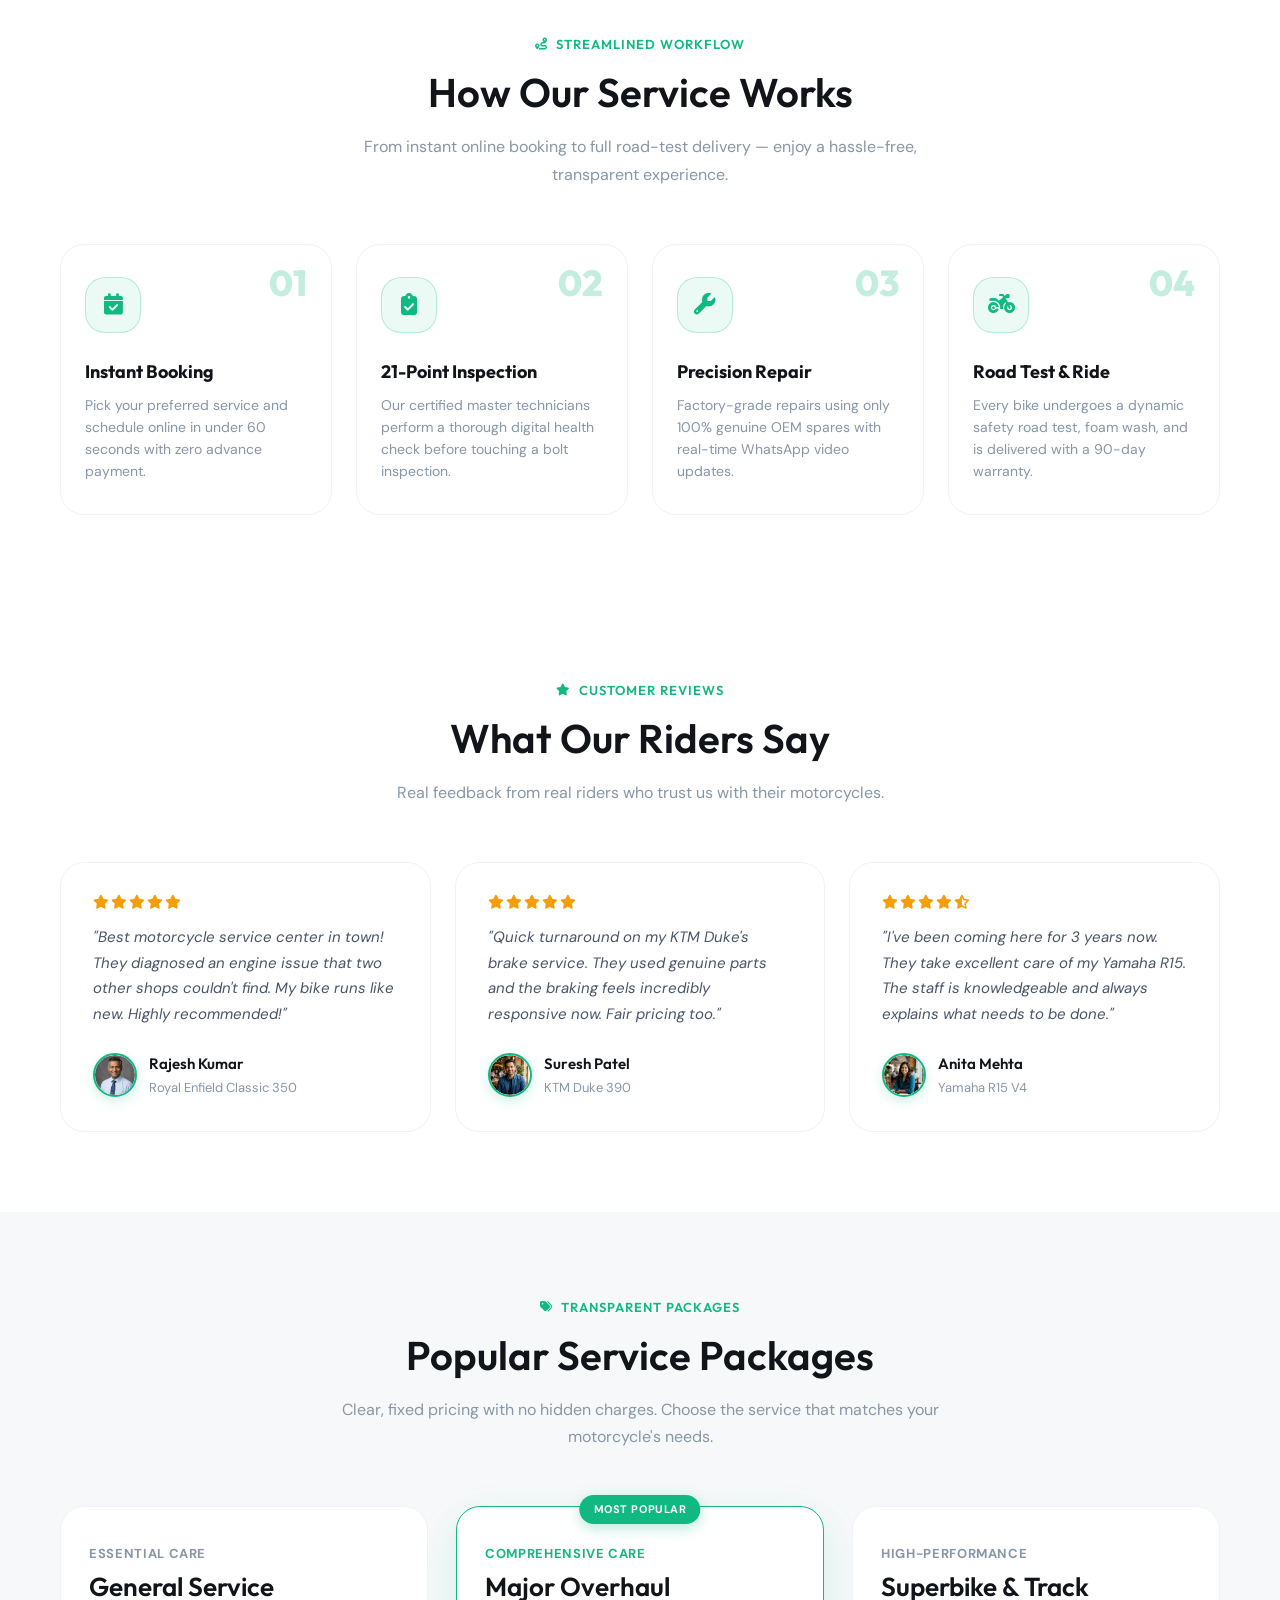
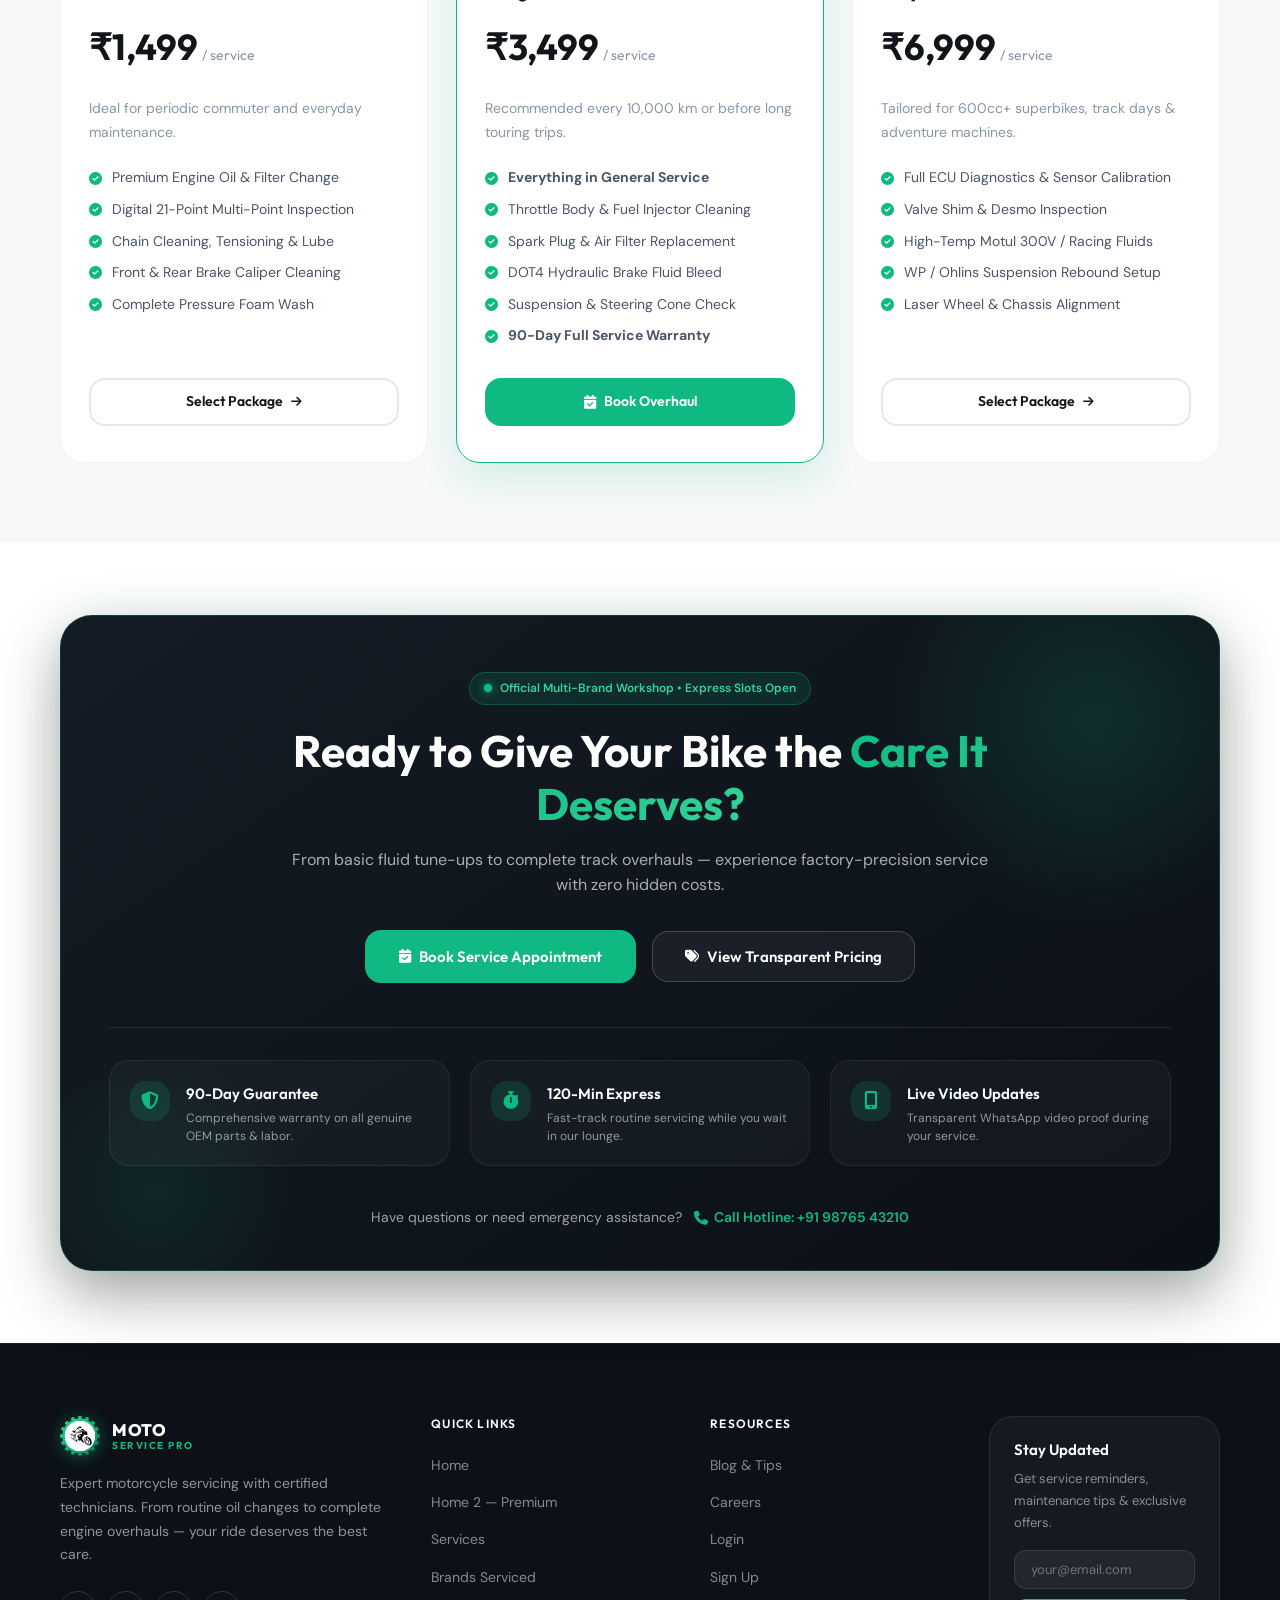
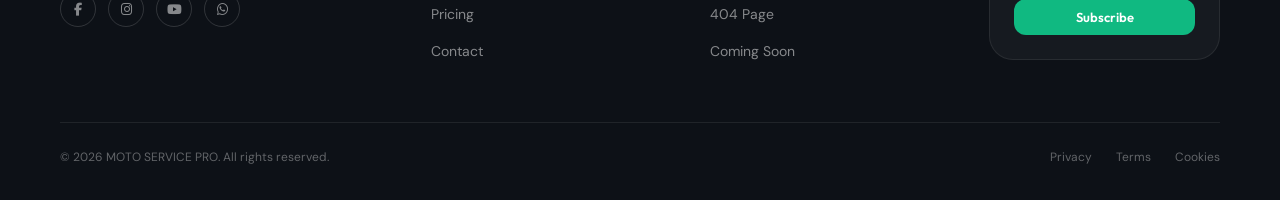
==== commit aa27641f: "fixed" ====
--- a/index.html
+++ b/index.html
@@ -254,6 +254,11 @@
             transition: var(--transition-smooth);
         }
 
+        [dir="rtl"] .process-step-number {
+            right: auto;
+            left: 1.5rem;
+        }
+
         .process-step-card:hover .process-step-number {
             opacity: 0.8;
             transform: scale(1.08);
@@ -300,9 +305,10 @@
             grid-template-columns: repeat(3, 1fr);
             gap: 1.75rem;
             align-items: stretch;
+            margin-top: 1rem;
         }
         @media (max-width: 1024px) {
-            .packages-pricing-grid { grid-template-columns: 1fr; max-width: 540px; margin: 0 auto; }
+            .packages-pricing-grid { grid-template-columns: 1fr; max-width: 540px; margin: 1rem auto 0; }
         }
 
         .package-pricing-card {
@@ -315,7 +321,6 @@
             justify-content: space-between;
             position: relative;
             transition: var(--transition-premium);
-            overflow: hidden;
         }
 
         .package-pricing-card:hover {
@@ -330,17 +335,20 @@
 
         .package-badge-popular {
             position: absolute;
-            top: 1rem;
-            right: 1.25rem;
+            top: -0.75rem;
+            left: 50%;
+            transform: translateX(-50%);
             background: var(--primary);
             color: #FFFFFF;
             font-size: 0.6875rem;
             font-weight: 700;
             text-transform: uppercase;
             letter-spacing: 0.05em;
-            padding: 0.25rem 0.65rem;
+            padding: 0.3rem 0.9rem;
             border-radius: var(--radius-full);
-            box-shadow: 0 4px 12px var(--primary-glow);
+            box-shadow: 0 4px 14px var(--primary-glow);
+            white-space: nowrap;
+            z-index: 2;
         }
 
         .package-price-val {
--- a/style.css
+++ b/style.css
@@ -801,12 +801,30 @@
 
 /* --- Brand Logo Strip --- */
 .brand-strip {
-    display: flex;
-    align-items: center;
-    justify-content: center;
-    gap: 2.5rem;
-    flex-wrap: wrap;
+    display: grid;
+    grid-template-columns: repeat(8, 1fr);
+    gap: 1.5rem;
+    align-items: center;
+    justify-items: center;
     padding: 2.5rem 0;
+    max-width: 1200px;
+    margin: 0 auto;
+}
+
+@media (max-width: 1024px) {
+    .brand-strip {
+        grid-template-columns: repeat(4, 1fr);
+        gap: 2rem 1.5rem;
+        max-width: 720px;
+    }
+}
+
+@media (max-width: 576px) {
+    .brand-strip {
+        grid-template-columns: repeat(2, 1fr);
+        gap: 1.5rem 1rem;
+        max-width: 360px;
+    }
 }
 
 .brand-item {
@@ -1084,9 +1102,14 @@
     border: 1.5px solid var(--border-default);
     border-radius: var(--radius-lg);
     background: var(--bg-card);
+    color: var(--text-heading);
     cursor: pointer;
     transition: var(--transition-fast);
     font-size: 1.125rem;
+}
+
+.social-btn svg {
+    color: var(--text-heading);
 }
 
 .social-btn:hover {
@@ -1246,8 +1269,8 @@
 
 .nav-link {
     font-family: var(--font-heading);
-    font-weight: 500;
-    font-size: 0.8125rem;
+    font-weight: 600;
+    font-size: 1rem;
     color: var(--text-body);
     position: relative;
     padding: 0.25rem 0;
@@ -1360,8 +1383,8 @@
     padding: 0.75rem 1rem;
     border-radius: var(--radius-md);
     font-family: var(--font-heading);
-    font-weight: 500;
-    font-size: 0.875rem;
+    font-weight: 600;
+    font-size: 1rem;
     color: var(--text-body);
     transition: var(--transition-fast);
 }
@@ -1411,13 +1434,21 @@
     margin-bottom: 3rem;
 }
 
-@media (max-width: 768px) {
+@media (max-width: 1024px) {
+    .footer-grid {
+        grid-template-columns: repeat(2, 1fr);
+        gap: 2.75rem 2.5rem;
+    }
+}
+
+@media (max-width: 576px) {
     .footer-grid {
         grid-template-columns: 1fr;
-        gap: 2.5rem;
+        gap: 2.25rem;
         text-align: center;
     }
     .footer-socials { justify-content: center; }
+    .footer-brand .nav-logo { justify-content: center; }
 }
 
 .footer-brand p {
@@ -1550,7 +1581,7 @@
     gap: 1rem;
 }
 
-@media (max-width: 768px) {
+@media (max-width: 576px) {
     .footer-bottom {
         justify-content: center;
         text-align: center;
@@ -1734,19 +1765,27 @@
     .process-strip {
         flex-direction: column;
         align-items: center;
-        gap: 2rem;
+        gap: 2.5rem;
+    }
+    .process-step {
+        max-width: 320px;
+        width: 100%;
+        padding: 0;
     }
     .process-step::after {
-        top: auto;
+        top: 100%;
         right: auto;
-        bottom: -1rem;
+        bottom: auto;
         left: 50%;
         width: 2px;
-        height: 2rem;
+        height: 1.75rem;
+        margin-top: 0.375rem;
         transform: translateX(-50%);
+        background: var(--border-default);
     }
     [dir="rtl"] .process-step::after {
         left: 50%;
+        right: auto;
     }
     .process-step:last-child::after {
         display: none;
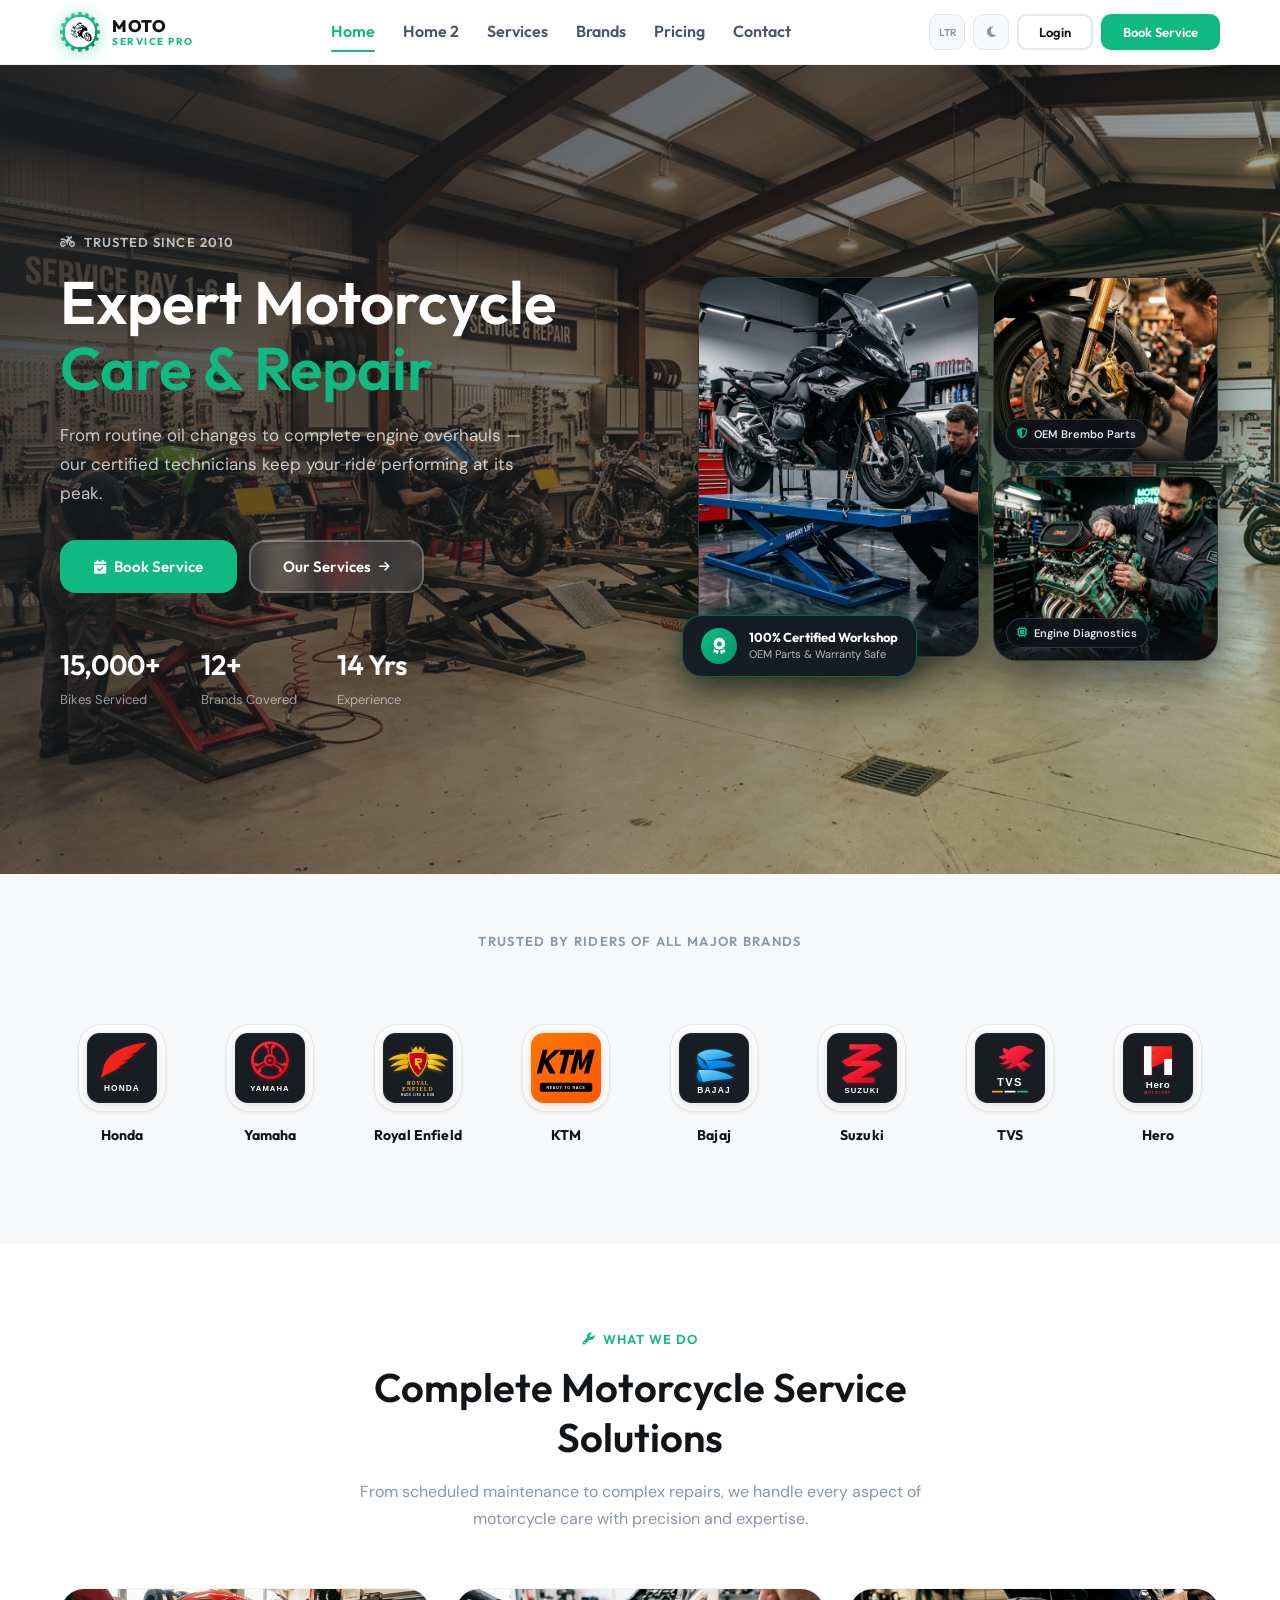
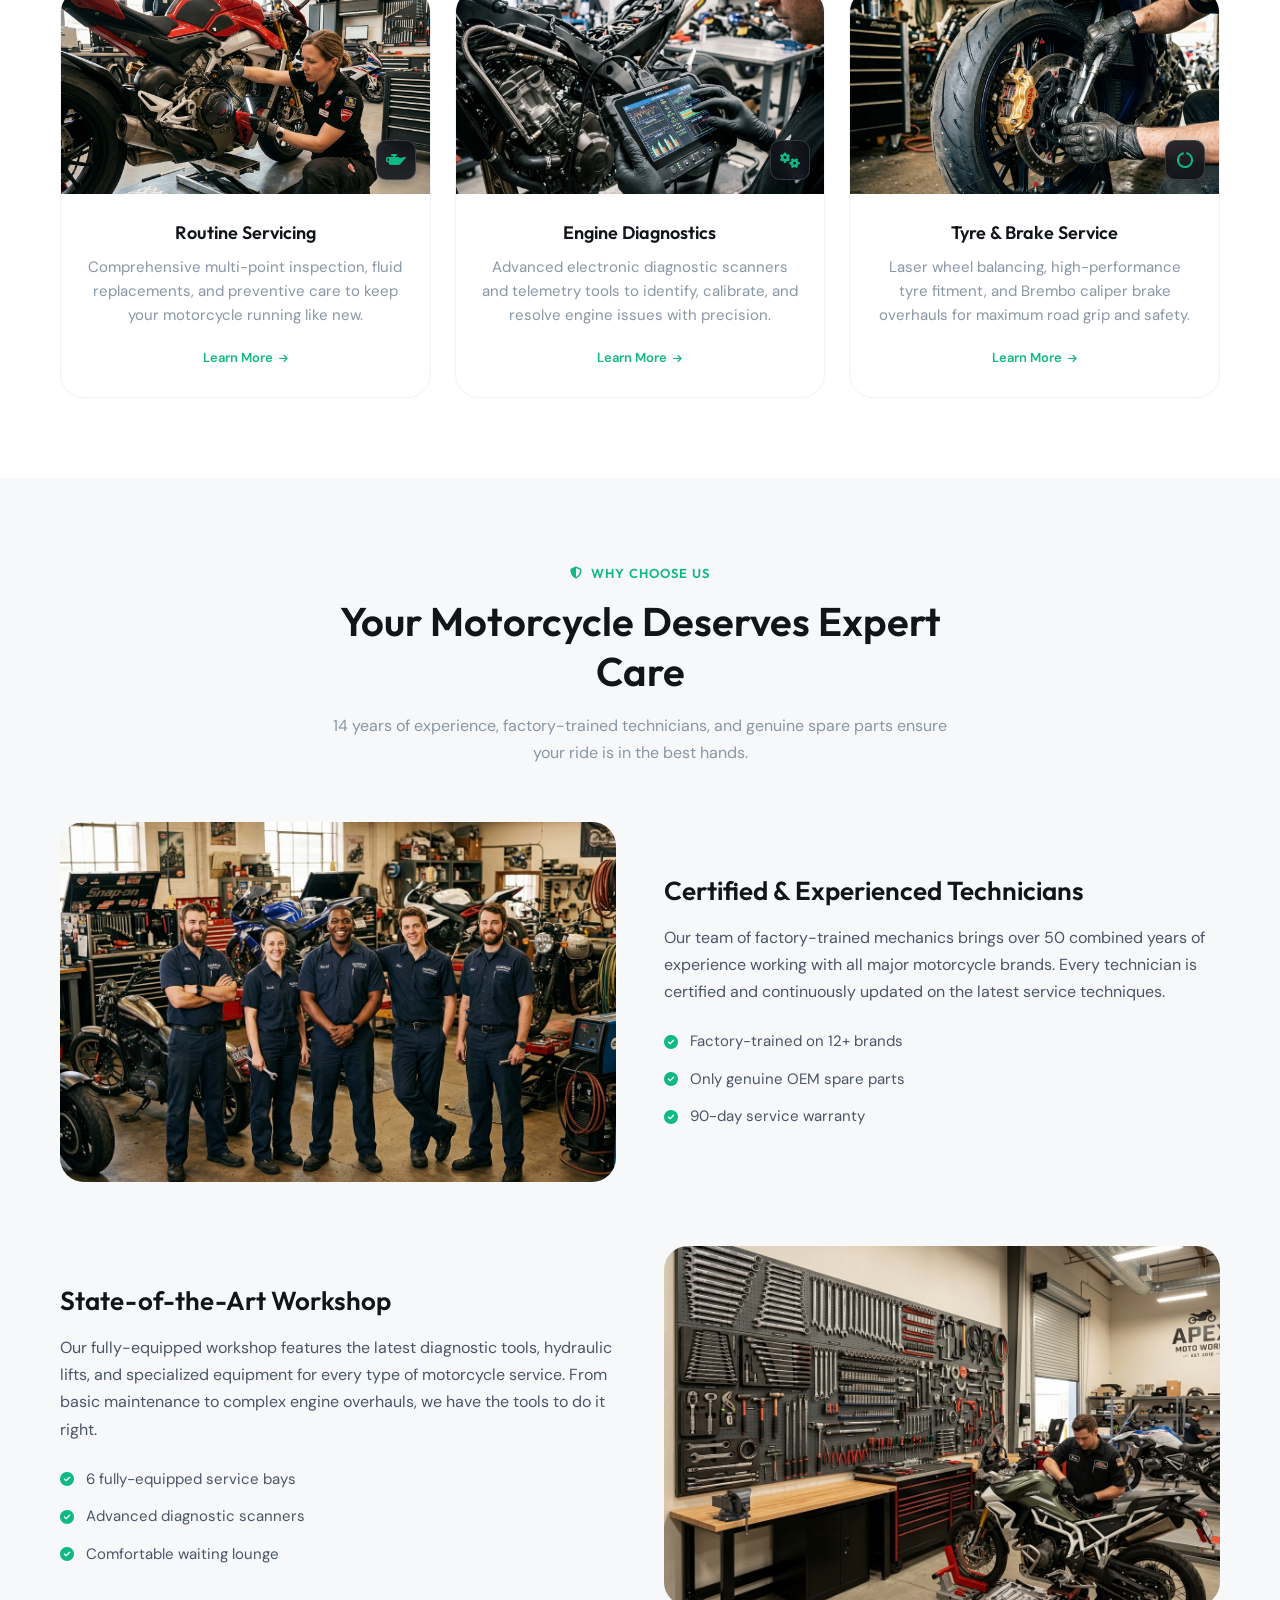
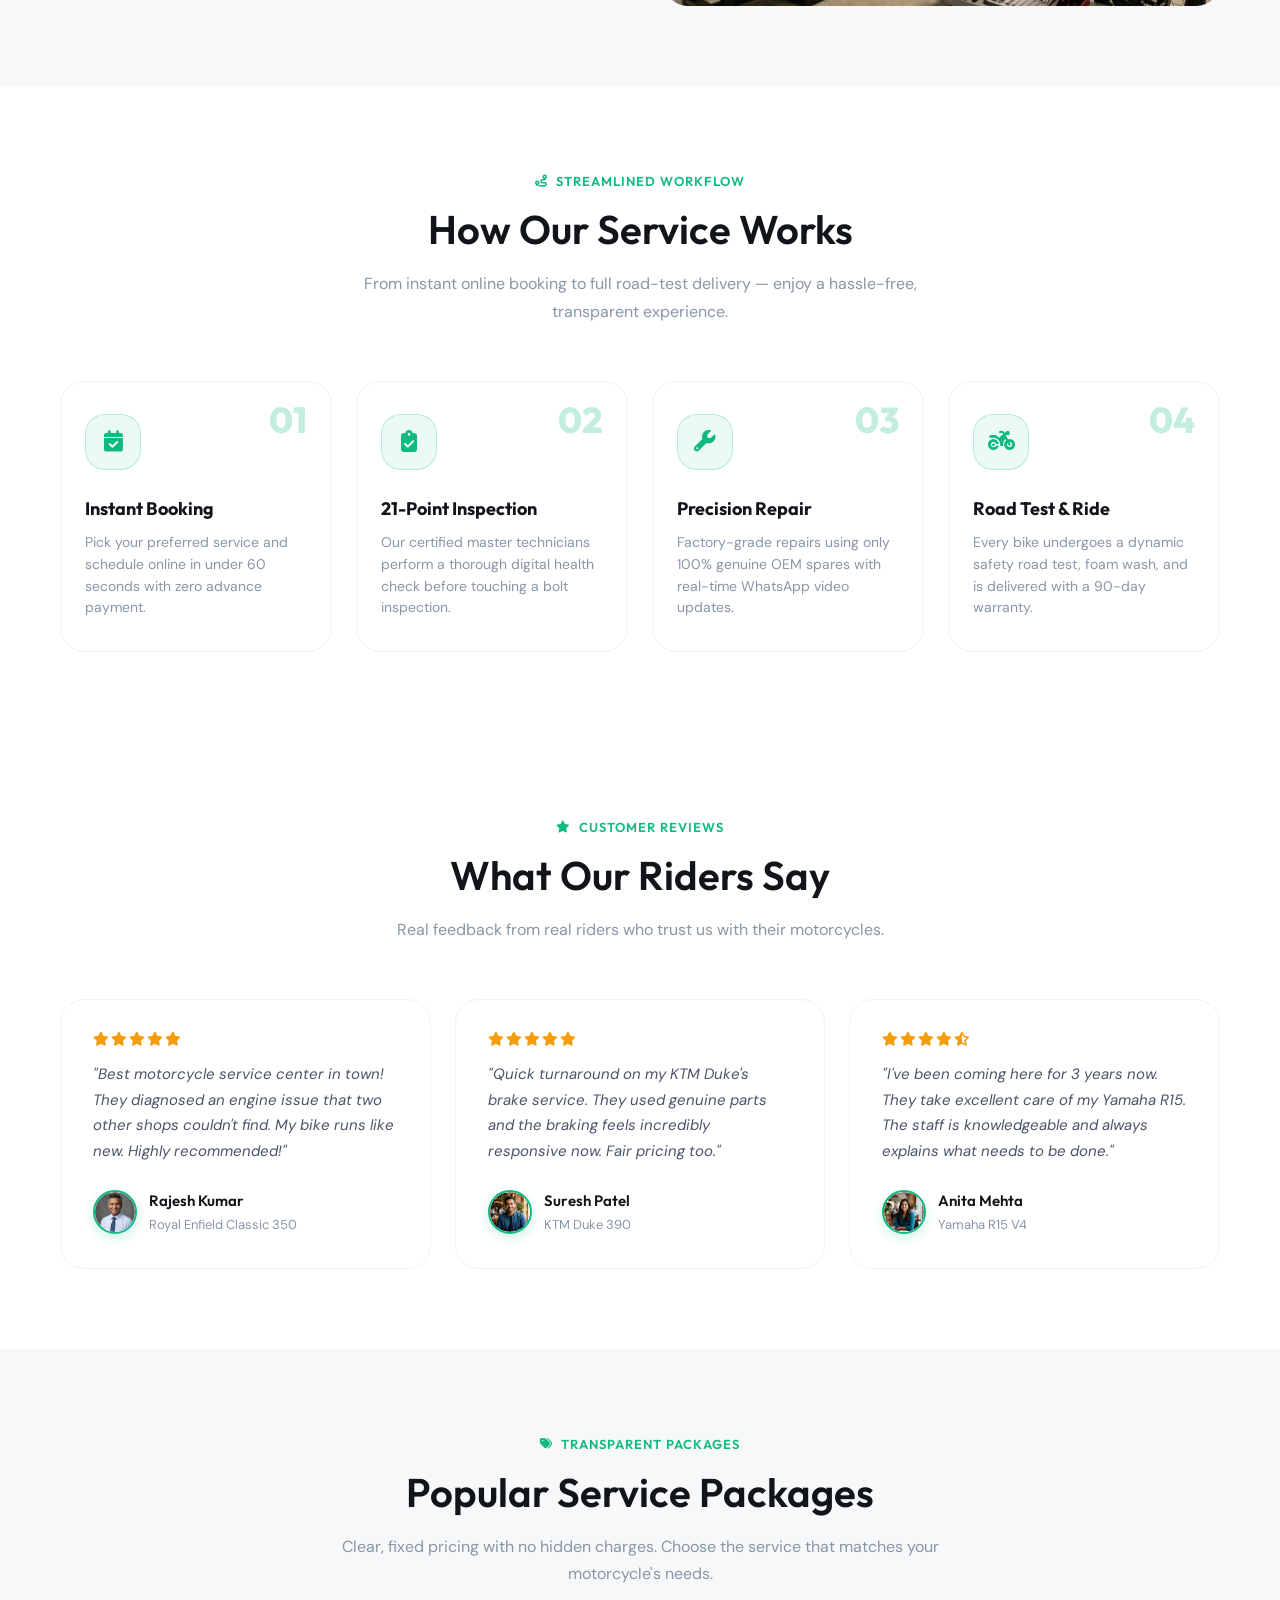
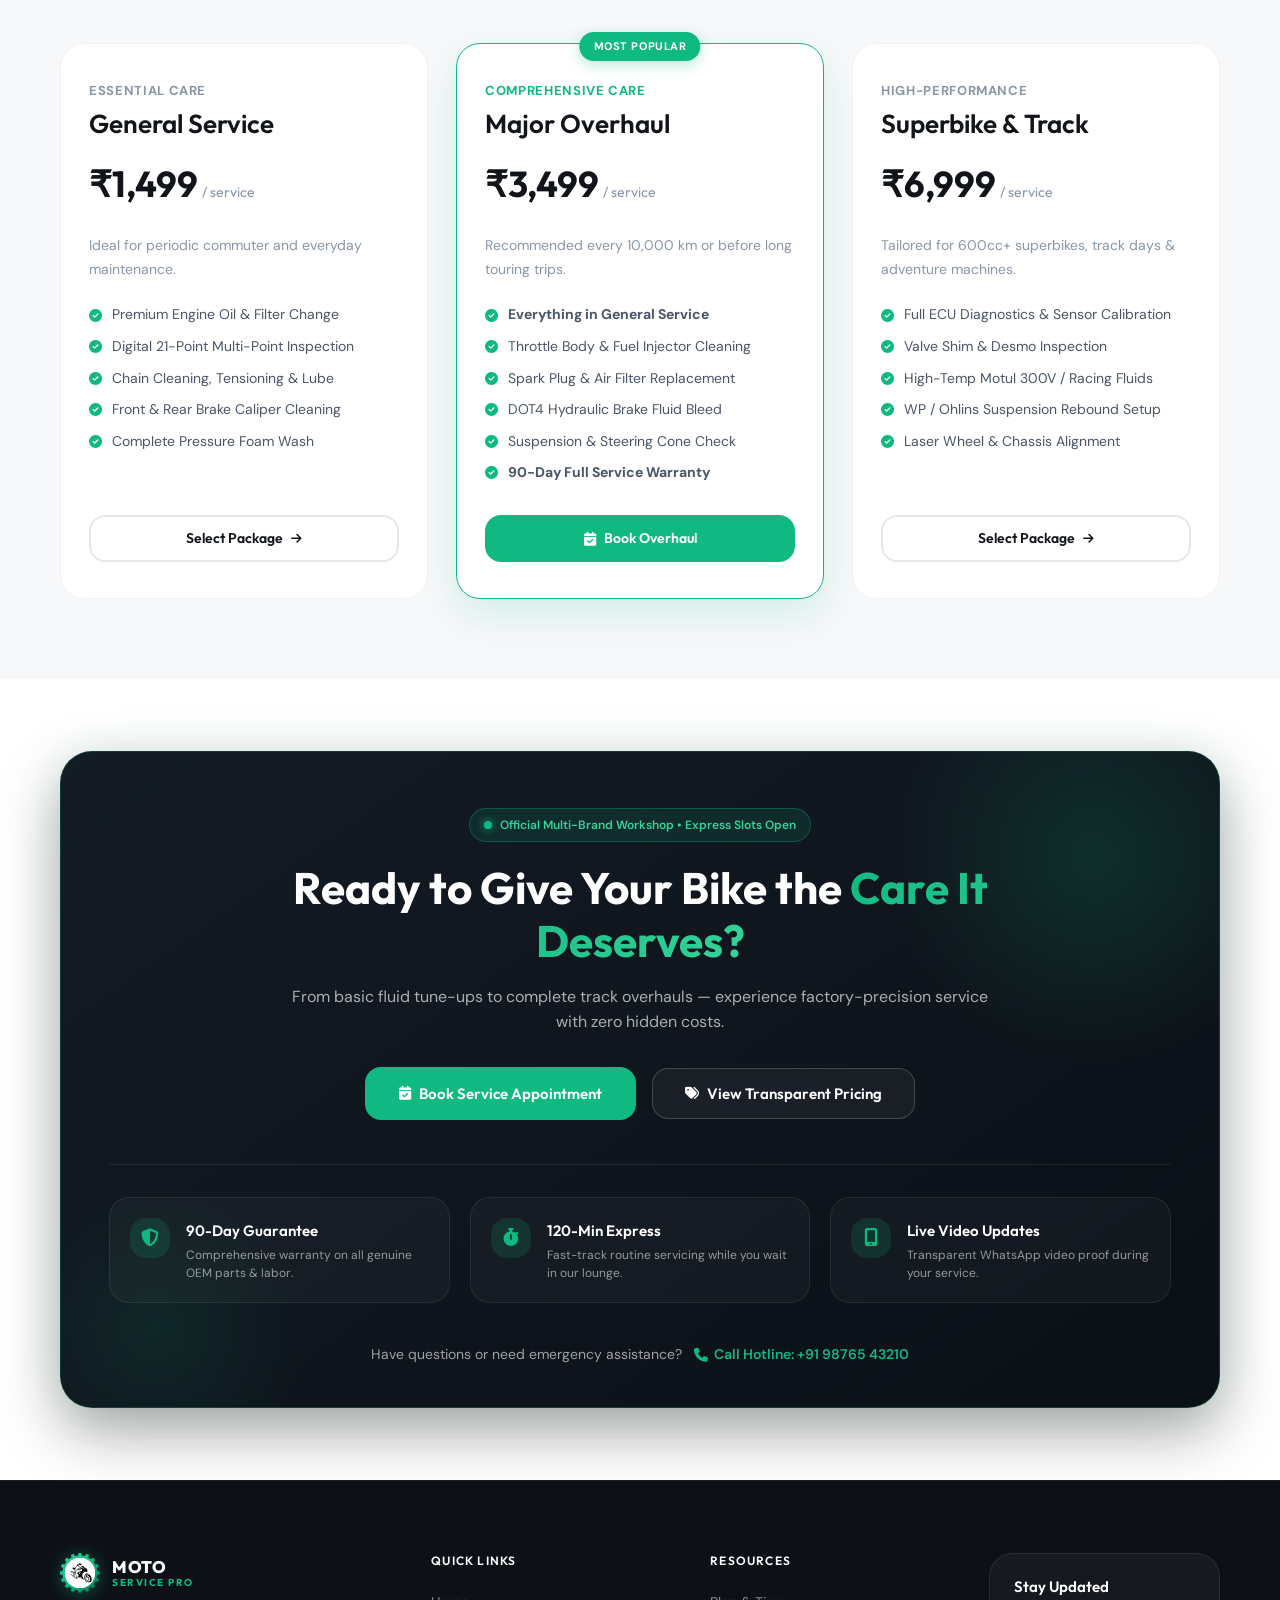
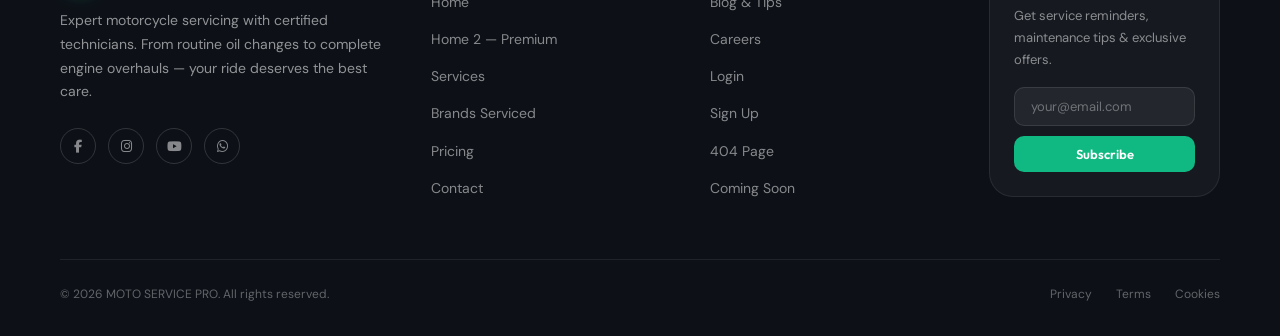
==== commit ac79fd8d: "feat: enhance service cards with solution images and hover effects and update button styles" ====
--- a/index.html
+++ b/index.html
@@ -598,6 +598,43 @@
                 height: 160px;
             }
         }
+
+        /* --- Solutions Service Cards --- */
+        .solution-card-img {
+            height: 205px;
+            overflow: hidden;
+            position: relative;
+        }
+        .solution-card-img img {
+            width: 100%;
+            height: 100%;
+            object-fit: cover;
+            transition: transform 0.5s cubic-bezier(0.16, 1, 0.3, 1);
+        }
+        .card:hover .solution-card-img img {
+            transform: scale(1.06);
+        }
+        .solution-card-icon {
+            position: absolute;
+            bottom: 0.875rem;
+            right: 0.875rem;
+            width: 2.5rem;
+            height: 2.5rem;
+            background: rgba(13, 17, 23, 0.88);
+            backdrop-filter: blur(8px);
+            border: 1px solid rgba(255, 255, 255, 0.16);
+            border-radius: var(--radius-md);
+            display: flex;
+            align-items: center;
+            justify-content: center;
+            color: var(--primary);
+            font-size: 1rem;
+            box-shadow: 0 4px 12px rgba(0, 0, 0, 0.35);
+        }
+        [dir="rtl"] .solution-card-icon {
+            right: auto;
+            left: 0.875rem;
+        }
     </style>
 </head>
 <body>
@@ -746,37 +783,52 @@
 
         <div class="grid grid-3" style="gap:1.5rem;">
             <!-- Service 1 -->
-            <div class="card animate-on-scroll" style="text-align:center;">
-                <div class="icon-box icon-box-lg" style="margin:0 auto 1.25rem;">
-                    <i class="fas fa-oil-can"></i>
-                </div>
-                <h4 style="margin-bottom:0.625rem;">Routine Servicing</h4>
-                <p style="font-size:0.9375rem;color:var(--text-muted);">Comprehensive multi-point inspection and maintenance to keep your motorcycle.</p>
-                <a href="services.html" class="link-primary" style="display:inline-flex;align-items:center;gap:0.375rem;margin-top:1rem;">
-                    Learn More <i class="fas fa-arrow-right" style="font-size:0.625rem;"></i>
-                </a>
+            <div class="card animate-on-scroll" style="padding:0;overflow:hidden;display:flex;flex-direction:column;text-align:center;">
+                <div class="solution-card-img">
+                    <img src="assets/images/solutions-routine.jpg" alt="Routine motorcycle servicing and scheduled inspection">
+                    <div class="solution-card-icon" title="Routine Servicing">
+                        <i class="fas fa-oil-can"></i>
+                    </div>
+                </div>
+                <div style="padding:1.75rem 1.5rem;display:flex;flex-direction:column;flex-grow:1;">
+                    <h4 style="margin-bottom:0.625rem;">Routine Servicing</h4>
+                    <p style="font-size:0.9375rem;color:var(--text-muted);line-height:1.6;margin-bottom:1.25rem;flex-grow:1;">Comprehensive multi-point inspection, fluid replacements, and preventive care to keep your motorcycle running like new.</p>
+                    <a href="services.html" class="link-primary" style="display:inline-flex;align-items:center;justify-content:center;gap:0.375rem;margin-top:auto;">
+                        Learn More <i class="fas fa-arrow-right" style="font-size:0.625rem;"></i>
+                    </a>
+                </div>
             </div>
             <!-- Service 2 -->
-            <div class="card animate-on-scroll" style="text-align:center;">
-                <div class="icon-box icon-box-lg" style="margin:0 auto 1.25rem;">
-                    <i class="fas fa-cogs"></i>
-                </div>
-                <h4 style="margin-bottom:0.625rem;">Engine Diagnostics</h4>
-                <p style="font-size:0.9375rem;color:var(--text-muted);">Advanced diagnostic tools to identify and resolve engine issues with accuracy.</p>
-                <a href="services.html" class="link-primary" style="display:inline-flex;align-items:center;gap:0.375rem;margin-top:1rem;">
-                    Learn More <i class="fas fa-arrow-right" style="font-size:0.625rem;"></i>
-                </a>
+            <div class="card animate-on-scroll" style="padding:0;overflow:hidden;display:flex;flex-direction:column;text-align:center;">
+                <div class="solution-card-img">
+                    <img src="assets/images/solutions-engine.jpg" alt="High-tech electronic motorcycle engine diagnostics and ECU scan">
+                    <div class="solution-card-icon" title="Engine Diagnostics">
+                        <i class="fas fa-cogs"></i>
+                    </div>
+                </div>
+                <div style="padding:1.75rem 1.5rem;display:flex;flex-direction:column;flex-grow:1;">
+                    <h4 style="margin-bottom:0.625rem;">Engine Diagnostics</h4>
+                    <p style="font-size:0.9375rem;color:var(--text-muted);line-height:1.6;margin-bottom:1.25rem;flex-grow:1;">Advanced electronic diagnostic scanners and telemetry tools to identify, calibrate, and resolve engine issues with precision.</p>
+                    <a href="services.html" class="link-primary" style="display:inline-flex;align-items:center;justify-content:center;gap:0.375rem;margin-top:auto;">
+                        Learn More <i class="fas fa-arrow-right" style="font-size:0.625rem;"></i>
+                    </a>
+                </div>
             </div>
             <!-- Service 3 -->
-            <div class="card animate-on-scroll" style="text-align:center;">
-                <div class="icon-box icon-box-lg" style="margin:0 auto 1.25rem;">
-                    <i class="fas fa-circle-notch"></i>
-                </div>
-                <h4 style="margin-bottom:0.625rem;">Tyre & Brake Service</h4>
-                <p style="font-size:0.9375rem;color:var(--text-muted);">Premium tyre fitting and brake overhauls for optimal safety and road grip.</p>
-                <a href="services.html" class="link-primary" style="display:inline-flex;align-items:center;gap:0.375rem;margin-top:1rem;">
-                    Learn More <i class="fas fa-arrow-right" style="font-size:0.625rem;"></i>
-                </a>
+            <div class="card animate-on-scroll" style="padding:0;overflow:hidden;display:flex;flex-direction:column;text-align:center;">
+                <div class="solution-card-img">
+                    <img src="assets/images/solutions-brake.jpg" alt="Performance motorcycle tyre fitting and Brembo disc brake service">
+                    <div class="solution-card-icon" title="Tyre & Brake Service">
+                        <i class="fas fa-circle-notch"></i>
+                    </div>
+                </div>
+                <div style="padding:1.75rem 1.5rem;display:flex;flex-direction:column;flex-grow:1;">
+                    <h4 style="margin-bottom:0.625rem;">Tyre & Brake Service</h4>
+                    <p style="font-size:0.9375rem;color:var(--text-muted);line-height:1.6;margin-bottom:1.25rem;flex-grow:1;">Laser wheel balancing, high-performance tyre fitment, and Brembo caliper brake overhauls for maximum road grip and safety.</p>
+                    <a href="services.html" class="link-primary" style="display:inline-flex;align-items:center;justify-content:center;gap:0.375rem;margin-top:auto;">
+                        Learn More <i class="fas fa-arrow-right" style="font-size:0.625rem;"></i>
+                    </a>
+                </div>
             </div>
         </div>
     </div>
--- a/style.css
+++ b/style.css
@@ -33,7 +33,7 @@
     --font-heading: 'Outfit', sans-serif;
     --font-body: 'DM Sans', sans-serif;
     --radius-sm: 0.5rem;
-    --radius-md: 0.75rem;
+    --radius-md: 0.625rem;
     --radius-lg: 1rem;
     --radius-xl: 1.25rem;
     --radius-2xl: 1.5rem;
@@ -1310,6 +1310,11 @@
     gap: 0.5rem;
 }
 
+.nav-actions .btn {
+    border-radius: var(--radius-md);
+    height: 2.25rem;
+}
+
 .nav-icon-btn {
     width: 2.25rem;
     height: 2.25rem;
@@ -1402,6 +1407,10 @@
     display: flex;
     flex-direction: column;
     gap: 0.5rem;
+}
+
+.mobile-menu .mob-actions .btn {
+    border-radius: var(--radius-md);
 }
 
 .mobile-menu .mob-toggles {
